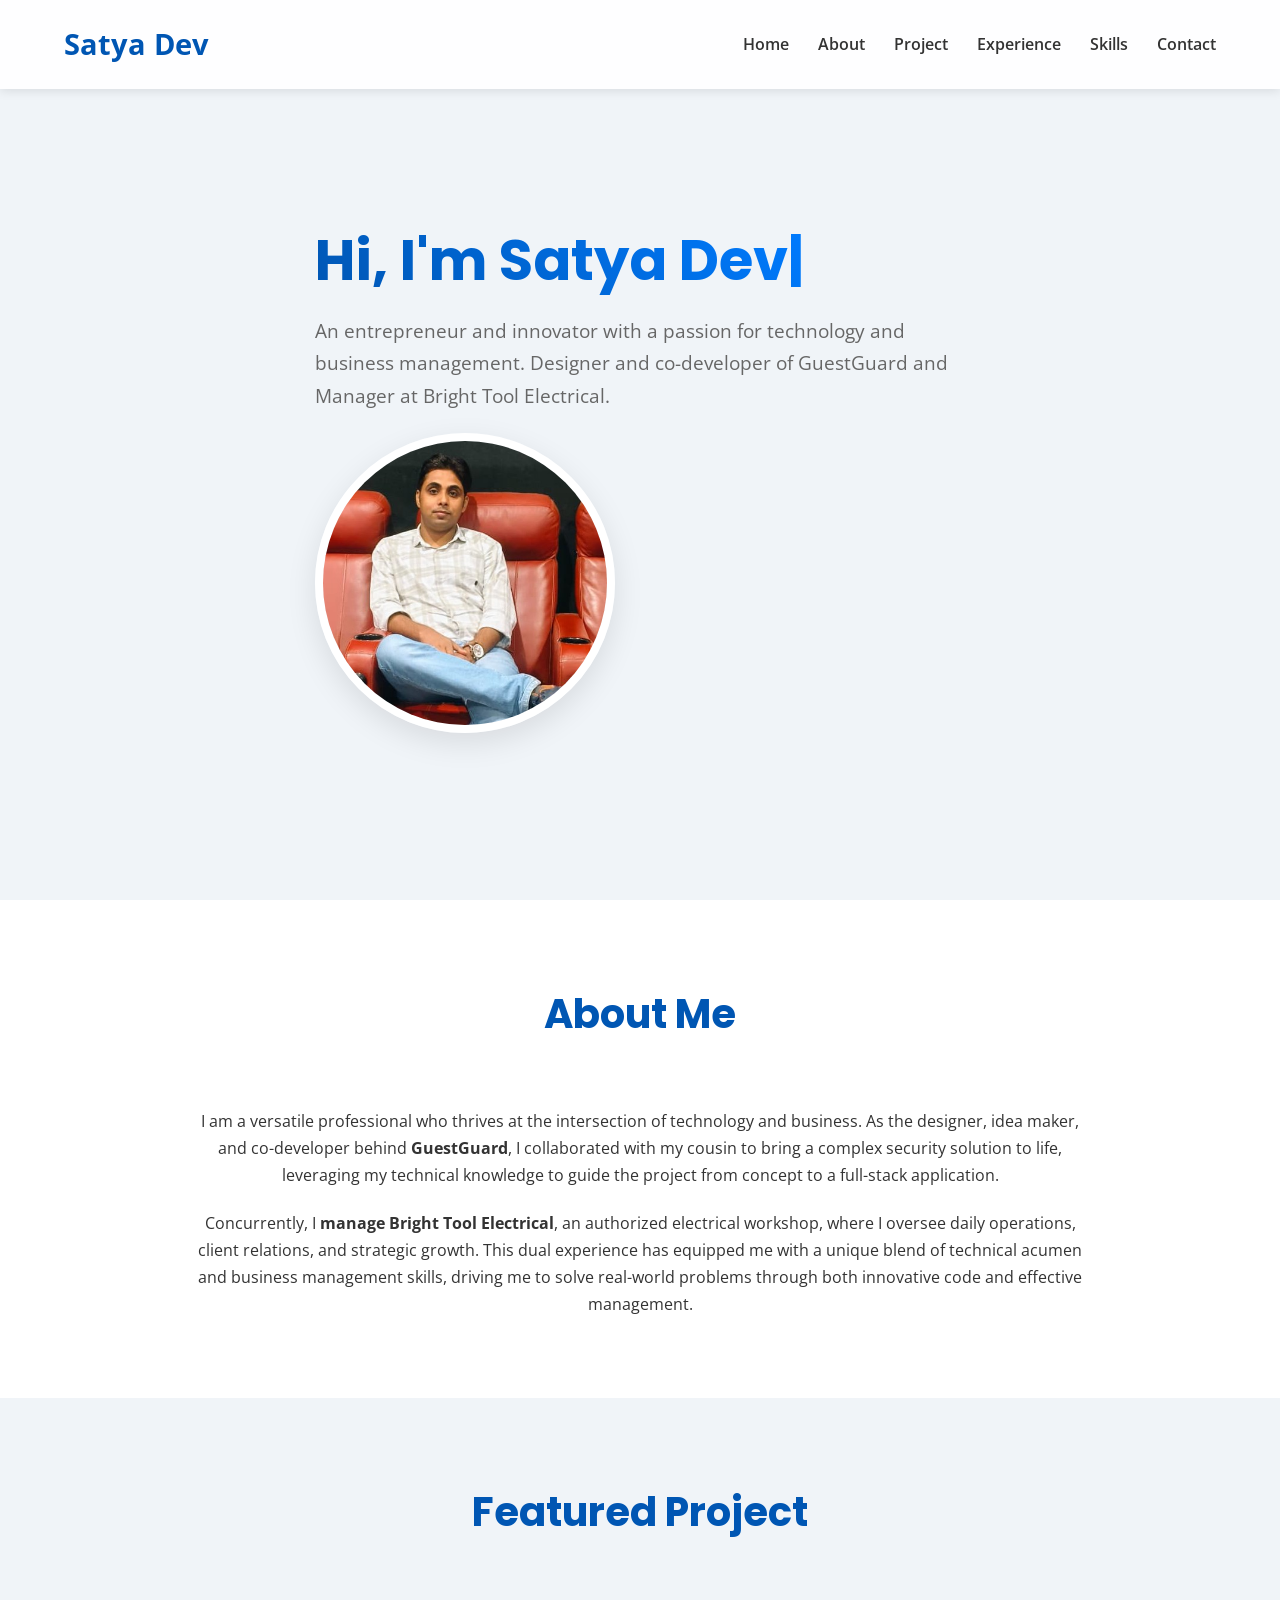
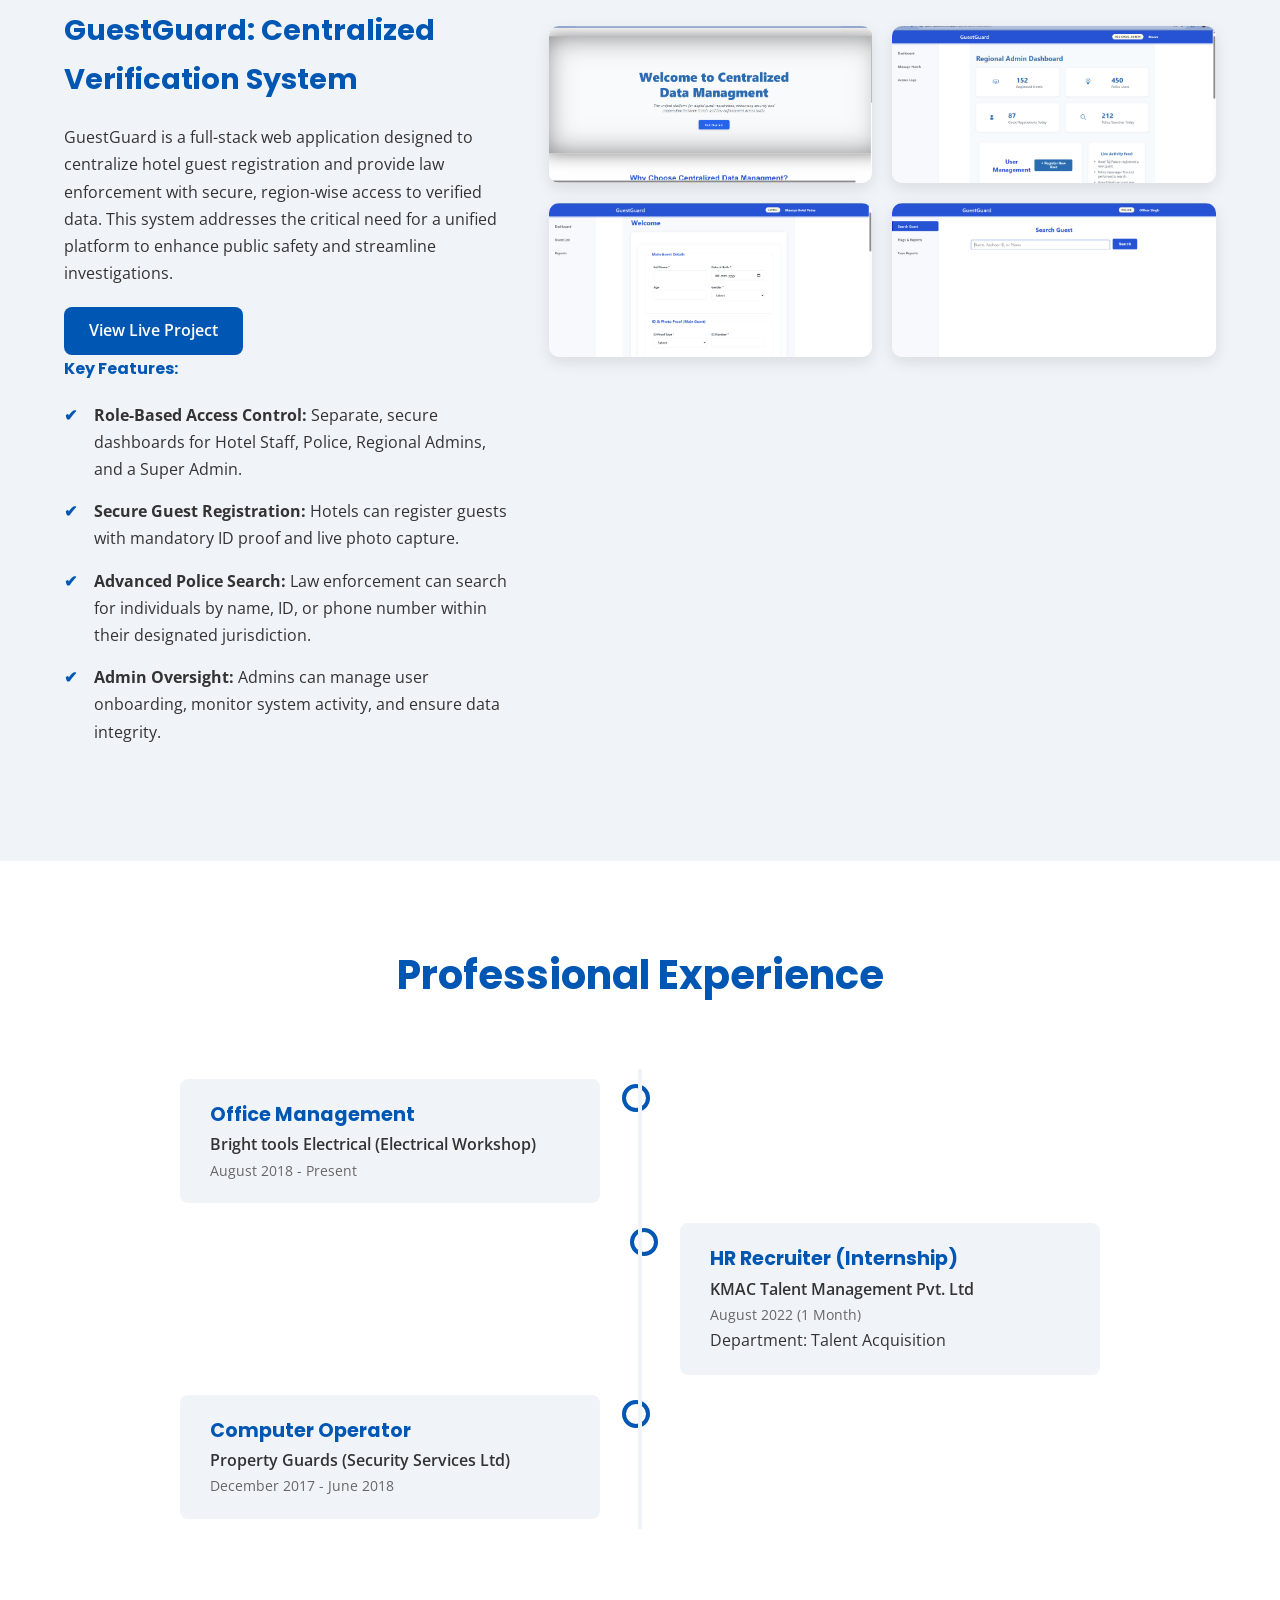
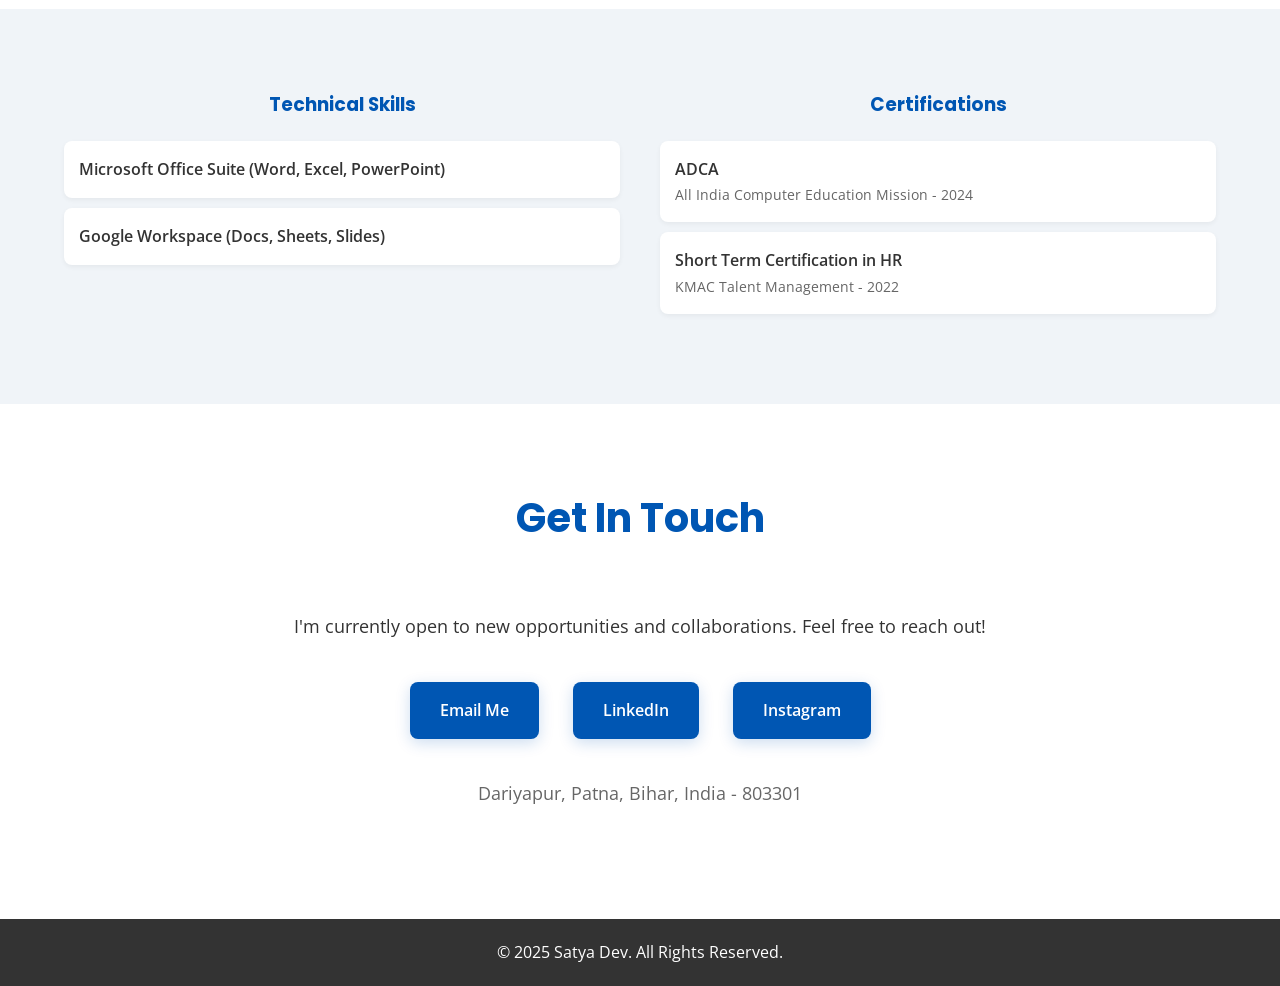
==== index.html @ e47d9c92 "Initial commit" ====
<!DOCTYPE html>
<html lang="en">
<head>
    <meta charset="UTF-8">
    <meta name="viewport" content="width=device-width, initial-scale=1.0">
    <title>Satya Dev | Founder & Developer</title>
    <!-- Link to your external CSS file -->
    <link rel="stylesheet" href="style.css">
</head>
<body>

    <header class="header">
        <a href="#" class="logo">Satya Dev</a>
        <nav class="nav">
            <a href="#home">Home</a>
            <a href="#about">About</a>
            <a href="#project">Project</a>
            <a href="#experience">Experience</a>
            <a href="#skills">Skills</a>
            <a href="#contact">Contact</a>
        </nav>
    </header>

    <section id="home" class="hero">
        <div class="container">
            <div class="hero-content">
                <!-- The h1 tag is now ready for the typing effect -->
                <h1><span id="typing-effect"></span></h1>
                <p class="subtitle">
                    An entrepreneur and innovator with a passion for technology and business management. Designer and co-developer of GuestGuard and Manager at Bright Tool Electrical.
                </p>
            </div>
            <div class="hero-image-container">
                <img src="satya_dev.png" alt="A photo of Satya Dev">
            </div>
        </div>
    </section>

    <section id="about" class="about animate-on-scroll">
        <div class="container">
            <h2 class="section-title">About Me</h2>
            <p>
                I am a versatile professional who thrives at the intersection of technology and business. As the designer, idea maker, and co-developer behind <strong>GuestGuard</strong>, I collaborated with my cousin to bring a complex security solution to life, leveraging my technical knowledge to guide the project from concept to a full-stack application.
            </p>
            <p style="margin-top: 20px;">
                Concurrently, I <strong>manage Bright Tool Electrical</strong>, an authorized electrical workshop, where I oversee daily operations, client relations, and strategic growth. This dual experience has equipped me with a unique blend of technical acumen and business management skills, driving me to solve real-world problems through both innovative code and effective management.
            </p>
        </div>
    </section>

   <section id="project" class="project animate-on-scroll">
  <div class="container">
    <h2 class="section-title">Featured Project</h2>
    <div class="project-details">
      <div class="project-info animate-on-scroll from-left">
        <h3>GuestGuard: Centralized Verification System</h3>
        <p>
          GuestGuard is a full-stack web application designed to centralize hotel guest registration and provide law enforcement with secure, region-wise access to verified data. This system addresses the critical need for a unified platform to enhance public safety and streamline investigations.
        </p>
        <a href="https://guest-guard.vercel.app/" class="live-demo-btn" target="_blank" rel="noopener noreferrer">View Live Project</a>
        <div class="project-features">
          <h4>Key Features:</h4>
          <ul>
            <li><strong>Role-Based Access Control:</strong> Separate, secure dashboards for Hotel Staff, Police, Regional Admins, and a Super Admin.</li>
            <li><strong>Secure Guest Registration:</strong> Hotels can register guests with mandatory ID proof and live photo capture.</li>
            <li><strong>Advanced Police Search:</strong> Law enforcement can search for individuals by name, ID, or phone number within their designated jurisdiction.</li>
            <li><strong>Admin Oversight:</strong> Admins can manage user onboarding, monitor system activity, and ensure data integrity.</li>
          </ul>
        </div>
      </div>

      <div class="project-gallery animate-on-scroll from-right">
        <div class="gallery-img">
          <img src="Home_page.png" alt="Screenshot of the GuestGuard login page" />
        </div>
        <div class="gallery-img">
          <img src="Admin_dashboard.png" alt="Screenshot of the Regional Admin dashboard" />
        </div>
        <div class="gallery-img">
          <img src="hotel_management.png" alt="Screenshot of the guest registration form" />
        </div>
        <div class="gallery-img">
          <img src="Police_dashboard.png" alt="Screenshot of the police search interface" />
        </div>
      </div>
    </div>
  </div>
</section>

    <section id="experience" class="experience animate-on-scroll">
        <h2 class="section-title">Professional Experience</h2>
        <div class="timeline">
            <div class="timeline-item left animate-on-scroll from-left">
                <div class="timeline-content">
                    <h4>Office Management</h4>
                    <p class="company">Bright tools Electrical (Electrical Workshop)</p>
                    <p class="date">August 2018 - Present</p>
                </div>
            </div>
            <div class="timeline-item right animate-on-scroll from-right">
                <div class="timeline-content">
                    <h4>HR Recruiter (Internship)</h4>
                    <p class="company">KMAC Talent Management Pvt. Ltd</p>
                    <p class="date">August 2022 (1 Month)</p>
                    <p>Department: Talent Acquisition</p>
                </div>
            </div>
            <div class="timeline-item left animate-on-scroll from-left">
                <div class="timeline-content">
                    <h4>Computer Operator</h4>
                    <p class="company">Property Guards (Security Services Ltd)</p>
                    <p class="date">December 2017 - June 2018</p>
                </div>
            </div>
        </div>
    </section>

    <section id="skills" class="skills-certs animate-on-scroll">
        <div class="container skills-certs-grid">
            <div class="animate-on-scroll from-left">
                <h3 style="text-align:center; margin-bottom: 20px;">Technical Skills</h3>
                <ul class="skills-list">
                    <li>Microsoft Office Suite (Word, Excel, PowerPoint)</li>
                    <li>Google Workspace (Docs, Sheets, Slides)</li>
                </ul>
            </div>
            <div class="animate-on-scroll from-right">
                <h3 style="text-align:center; margin-bottom: 20px;">Certifications</h3>
                <ul class="certs-list">
                    <li>ADCA <span class="cert-issuer">All India Computer Education Mission - 2024</span></li>
                    <li>Short Term Certification in HR <span class="cert-issuer">KMAC Talent Management - 2022</span></li>
                </ul>
            </div>
        </div>
    </section>

    <section id="contact" class="contact animate-on-scroll">
        <div class="container">
            <h2 class="section-title">Get In Touch</h2>
            <p>I'm currently open to new opportunities and collaborations. Feel free to reach out!</p>
            <div class="contact-links">
                <a href="mailto:satyadev.mail29@gmail.com">Email Me</a>
                <a href="https://www.linkedin.com/in/satya-dev-a24380364" target="_blank" rel="noopener noreferrer">LinkedIn</a>
                <a href="https://www.instagram.com/hey.satyadev" target="_blank" rel="noopener noreferrer">Instagram</a>
            </div>
            <div class="address">
                <p>Dariyapur, Patna, Bihar, India - 803301</p>
            </div>
        </div>
    </section>

    <footer class="footer">
        <p>&copy; 2025 Satya Dev. All Rights Reserved.</p>
    </footer>

    <!-- Link to your external JavaScript file -->
    <script src="script.js"></script>

</body>
</html>
---- style.css ----
/* --- Google Fonts --- */
@import url('https://fonts.googleapis.com/css2?family=Poppins:wght@400;600;700&family=Open+Sans:wght@400;600&display=swap');

/* --- CSS Variables --- */
:root {
    --primary-color: #0056b3;
    --primary-gradient: linear-gradient(45deg, #0056b3, #007bff);
    --secondary-color: #f0f4f8;
    --text-dark: #333;
    --text-light: #666;
    --white-color: #ffffff;
    --border-color: #e0e0e0;
}

/* --- General Styles --- */
* {
    margin: 0;
    padding: 0;
    box-sizing: border-box;
}

html {
    scroll-behavior: smooth;
}

body {
    font-family: 'Open Sans', sans-serif;
    color: var(--text-dark);
    line-height: 1.7;
    overflow-x: hidden; /* Prevent horizontal scroll from animations */
}

h1, h2, h3, h4 {
    font-family: 'Poppins', sans-serif;
    font-weight: 700;
    color: var(--primary-color);
}

section {
    padding: 80px 5%;
}

.container {
    max-width: 1200px;
    margin: 0 auto;
}

.section-title {
    text-align: center;
    font-size: 2.5rem;
    margin-bottom: 60px;
}

/* --- Header & Navigation --- */
.header {
    position: fixed;
    top: 0;
    left: 0;
    width: 100%;
    padding: 20px 5%;
    background: rgba(255, 255, 255, 0.9);
    backdrop-filter: blur(10px);
    box-shadow: 0 2px 10px rgba(0, 0, 0, 0.1);
    display: flex;
    justify-content: space-between;
    align-items: center;
    z-index: 100;
}

.logo {
    font-size: 1.8rem;
    font-weight: 700;
    color: var(--primary-color);
    text-decoration: none;
}

.nav a {
    font-size: 1rem;
    font-weight: 600;
    color: var(--text-dark);
    text-decoration: none;
    margin-left: 25px;
    transition: color 0.3s;
    position: relative;
}

.nav a::after {
    content: '';
    position: absolute;
    width: 0;
    height: 2px;
    bottom: -5px;
    left: 0;
    background-color: var(--primary-color);
    transition: width 0.3s;
}

.nav a:hover::after {
    width: 100%;
}

.nav a:hover {
    color: var(--primary-color);
}

/* --- Hero Section --- */
.hero {
    display: flex;
    align-items: center;
    justify-content: space-between;
    padding-top: 140px;
    background: var(--secondary-color);
    min-height: 100vh;
}

.hero-content {
    max-width: 650px;
}

.hero h1 {
    font-size: 3.5rem;
    line-height: 1.2;
    background: var(--primary-gradient);
    -webkit-background-clip: text;
    background-clip: text;
    -webkit-text-fill-color: transparent;
    position: relative;
    display: inline;
}

/* Typing cursor effect */
.hero h1 span::after {
    content: '|';
    display: inline-block;
    animation: blink 0.7s infinite;
    color: var(--text-dark); /* Cursor color */
}

.hero .subtitle {
    font-size: 1.2rem;
    color: var(--text-light);
    margin: 20px 0;
}

.hero-image-container {
    width: 300px;
    height: 300px;
    border-radius: 50%;
    overflow: hidden;
    border: 8px solid var(--white-color);
    box-shadow: 0 10px 30px rgba(0, 0, 0, 0.1);
    animation: fadeIn 1.5s ease-out;
}

.hero-image-container img {
    width: 100%;
    height: 100%;
    object-fit: cover;
}

/* --- About Section --- */
.about {
    background: var(--white-color);
}

.about .container {
    max-width: 900px;
    text-align: center;
}

/* --- Project Section --- */
/* Add this to your style.css file */

.live-demo-btn {
  display: inline-block;
  text-decoration: none;
  color: var(--white-color);
  background: var(--primary-color);
  padding: 10px 25px;
  border-radius: 8px;
  margin-top: 20px;
  font-weight: 600;
  transition: transform 0.3s, background-color 0.3s;
}

.live-demo-btn:hover {
  transform: translateY(-3px);
  background: #004494;
}

.project {
  background: var(--secondary-color);
}

.project-details {
  display: flex;
  gap: 40px;
  align-items: flex-start;
  flex-wrap: wrap;
}

.project-info {
  flex: 1;
  margin-bottom: 20px;
}

.project-info h3 {
  font-size: 1.8rem;
  margin-bottom: 20px;
}

.project-features ul {
  list-style: none;
  margin-top: 20px;
  padding-left: 0;
}

.project-features li {
  padding-left: 30px;
  position: relative;
  margin-bottom: 15px;
}

.project-features li::before {
  content: '✔';
  color: var(--primary-color);
  position: absolute;
  left: 0;
  font-weight: bold;
}

.project-gallery {
  flex: 1.5;
  display: grid;
  grid-template-columns: repeat(2, 1fr);
  gap: 20px;
  margin-top: 20px;
}

.gallery-img {
  width: 100%;
  border-radius: 10px;
  overflow: hidden;
  box-shadow: 0 5px 15px rgba(0, 0, 0, 0.1);
  transition: transform 0.3s, box-shadow 0.3s;
}

.gallery-img:hover {
  transform: scale(1.05) translateY(-5px);
  box-shadow: 0 10px 20px rgba(0, 0, 0, 0.15);
}

.gallery-img img {
  width: 100%;
  height: 100%;
  object-fit: cover;
  display: block;
}

/* ✅ Responsive Design */
@media (max-width: 768px) {
  .project-details {
    flex-direction: column;
  }

  .project-gallery {
    grid-template-columns: 1fr;
  }
}

/* --- Experience Section --- */
.experience {
    background: var(--white-color);
}
.timeline {
    position: relative;
    max-width: 1000px;
    margin: 0 auto;
}
.timeline::after {
    content: '';
    position: absolute;
    width: 4px;
    background-color: var(--secondary-color);
    top: 0;
    bottom: 0;
    left: 50%;
    margin-left: -2px;
}
.timeline-item {
    padding: 10px 40px;
    position: relative;
    background-color: inherit;
    width: 50%;
}
.timeline-item.left {
    left: 0;
}
.timeline-item.right {
    left: 50%;
}
.timeline-item::after {
    content: '';
    position: absolute;
    width: 20px;
    height: 20px;
    right: -10px;
    background-color: var(--white-color);
    border: 4px solid var(--primary-color);
    top: 15px;
    border-radius: 50%;
    z-index: 1;
    transition: transform 0.3s ease-out;
}
.timeline-item:hover::after {
    transform: scale(1.2);
}
.timeline-item.right::after {
    left: -10px;
}
.timeline-content {
    padding: 20px 30px;
    background-color: var(--secondary-color);
    position: relative;
    border-radius: 8px;
}
.timeline-content h4 { font-size: 1.2rem; }
.timeline-content .company { font-weight: 600; color: var(--text-dark); }
.timeline-content .date { font-size: 0.9rem; color: var(--text-light); }

/* --- Skills & Certifications --- */
.skills-certs {
    background: var(--secondary-color);
}
.skills-certs-grid {
    display: grid;
    grid-template-columns: 1fr 1fr;
    gap: 40px;
}
.skills-list, .certs-list {
    list-style: none;
}
.skills-list li, .certs-list li {
    background: var(--white-color);
    padding: 15px;
    border-radius: 8px;
    margin-bottom: 10px;
    box-shadow: 0 2px 5px rgba(0,0,0,0.05);
    font-weight: 600;
}
.certs-list .cert-issuer {
    font-size: 0.9rem;
    color: var(--text-light);
    font-weight: 400;
    display: block;
}

/* --- Contact Section --- */
.contact {
    text-align: center;
}

.contact p {
    font-size: 1.1rem;
    margin-bottom: 30px;
}

.contact-links a {
    display: inline-block;
    text-decoration: none;
    color: var(--white-color);
    background: var(--primary-color);
    padding: 15px 30px;
    border-radius: 8px;
    margin: 10px 15px;
    font-weight: 600;
    transition: transform 0.3s, background-color 0.3s, box-shadow 0.3s;
    box-shadow: 0 4px 15px rgba(0, 86, 179, 0.2);
}

.contact-links a:hover {
    transform: translateY(-5px);
    background: #004494;
    box-shadow: 0 6px 20px rgba(0, 86, 179, 0.3);
}
.address {
    margin-top: 30px;
    color: var(--text-light);
}

/* --- Footer --- */
.footer {
    background: var(--text-dark);
    color: var(--white-color);
    text-align: center;
    padding: 20px 5%;
}

/* --- Animation Styles --- */
.animate-on-scroll {
    opacity: 0;
    transition: opacity 0.6s ease-out, transform 0.8s ease-out;
}

.animate-on-scroll.from-left {
    transform: translateX(-50px);
}

.animate-on-scroll.from-right {
    transform: translateX(50px);
}

/* Default fade-in from bottom animation */
.animate-on-scroll {
    transform: translateY(30px);
}

.animate-on-scroll.visible {
    opacity: 1;
    transform: translateX(0) translateY(0);
}

/* --- Keyframe Animations --- */
@keyframes fadeIn {
    from { opacity: 0; }
    to { opacity: 1; }
}

@keyframes slideInFromLeft {
    from { transform: translateX(-50px); opacity: 0; }
    to { transform: translateX(0); opacity: 1; }
}

@keyframes blink {
    50% { opacity: 0; }
}

/* --- Responsive Design --- */
@media (max-width: 992px) {
    .hero, .project-details, .skills-certs-grid {
        flex-direction: column;
        text-align: center;
    }
    .hero { flex-direction: column-reverse; gap: 40px; }
    .timeline::after { left: 15px; }
    .timeline-item { width: 100%; padding-left: 50px; padding-right: 10px; }
    .timeline-item.left, .timeline-item.right { left: 0; }
    .timeline-item::after { left: 5px; }
}

@media (max-width: 768px) {
    .header { flex-direction: column; padding: 15px 5%; }
    .nav { margin-top: 10px; }
    .nav a { margin: 0 10px; }
    .hero h1 { font-size: 2.8rem; }
    .project-gallery { grid-template-columns: 1fr; }
    .skills-certs-grid { grid-template-columns: 1fr; }
}
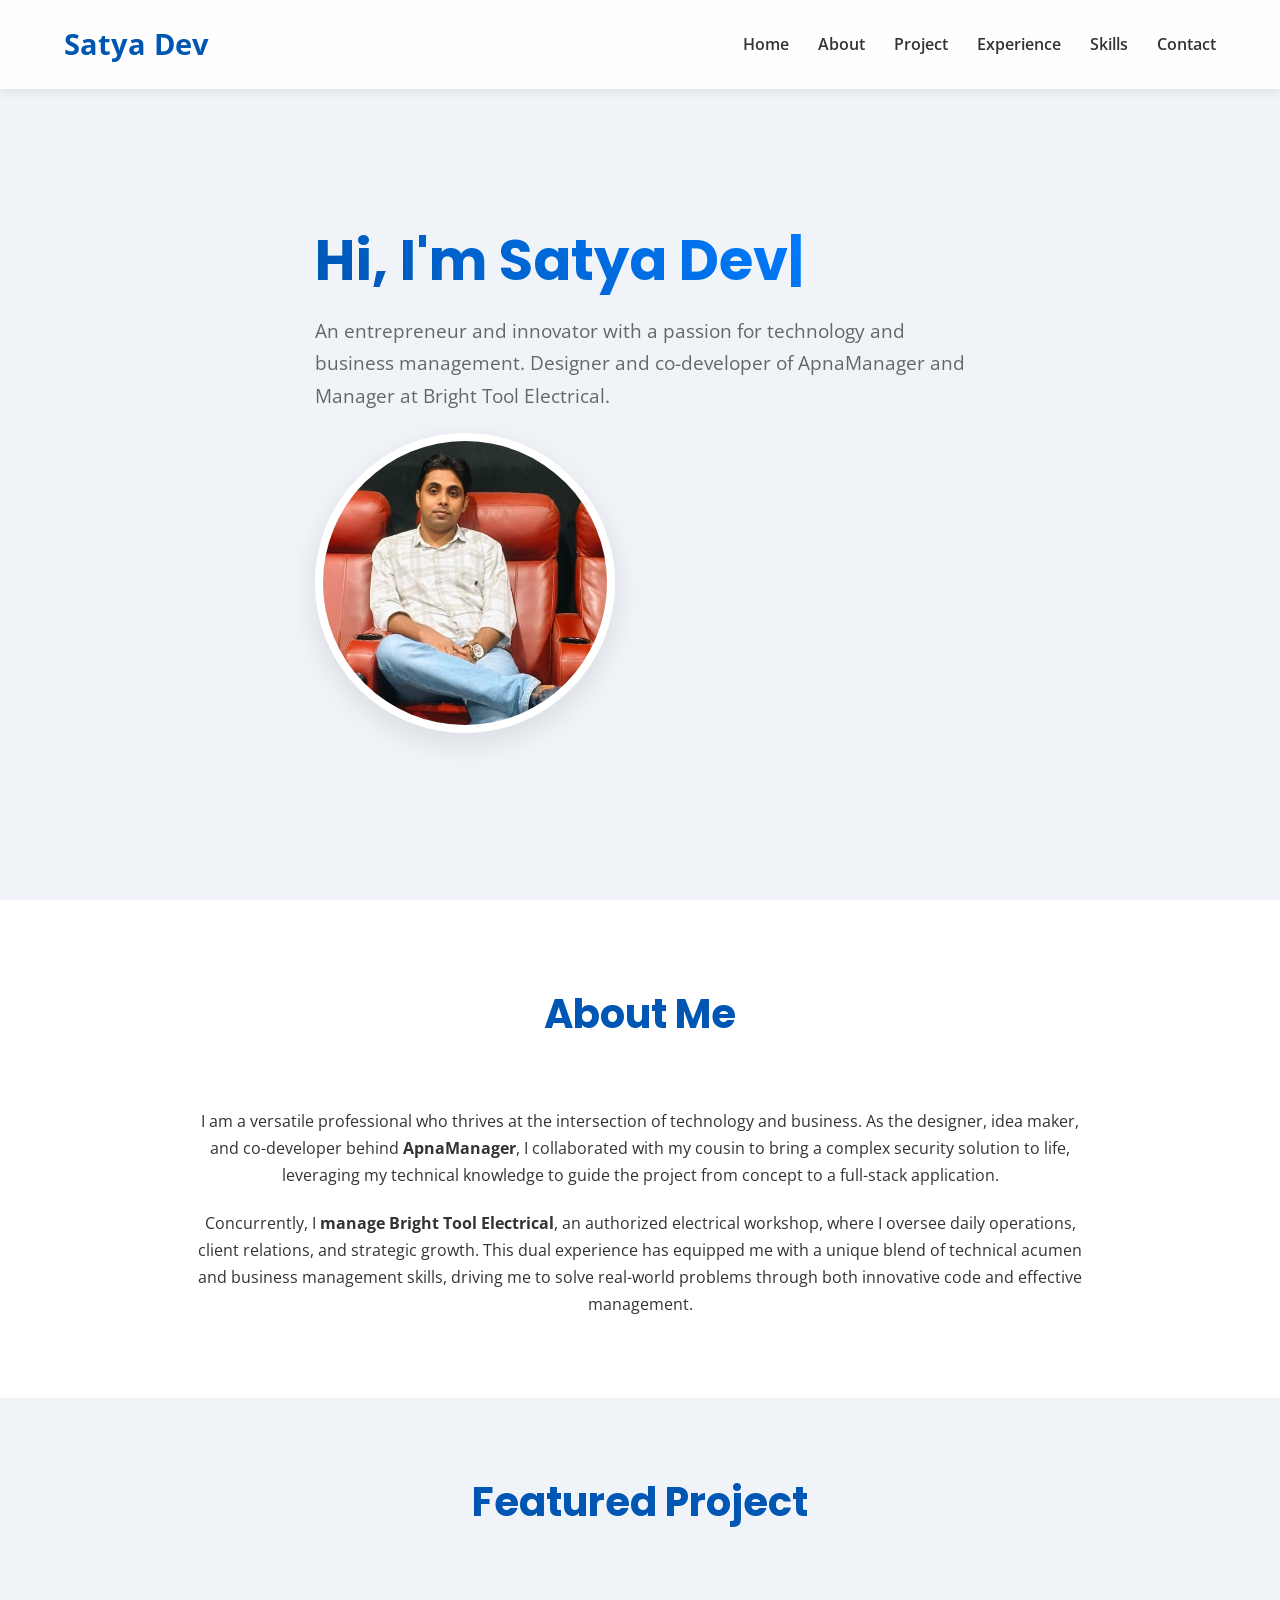
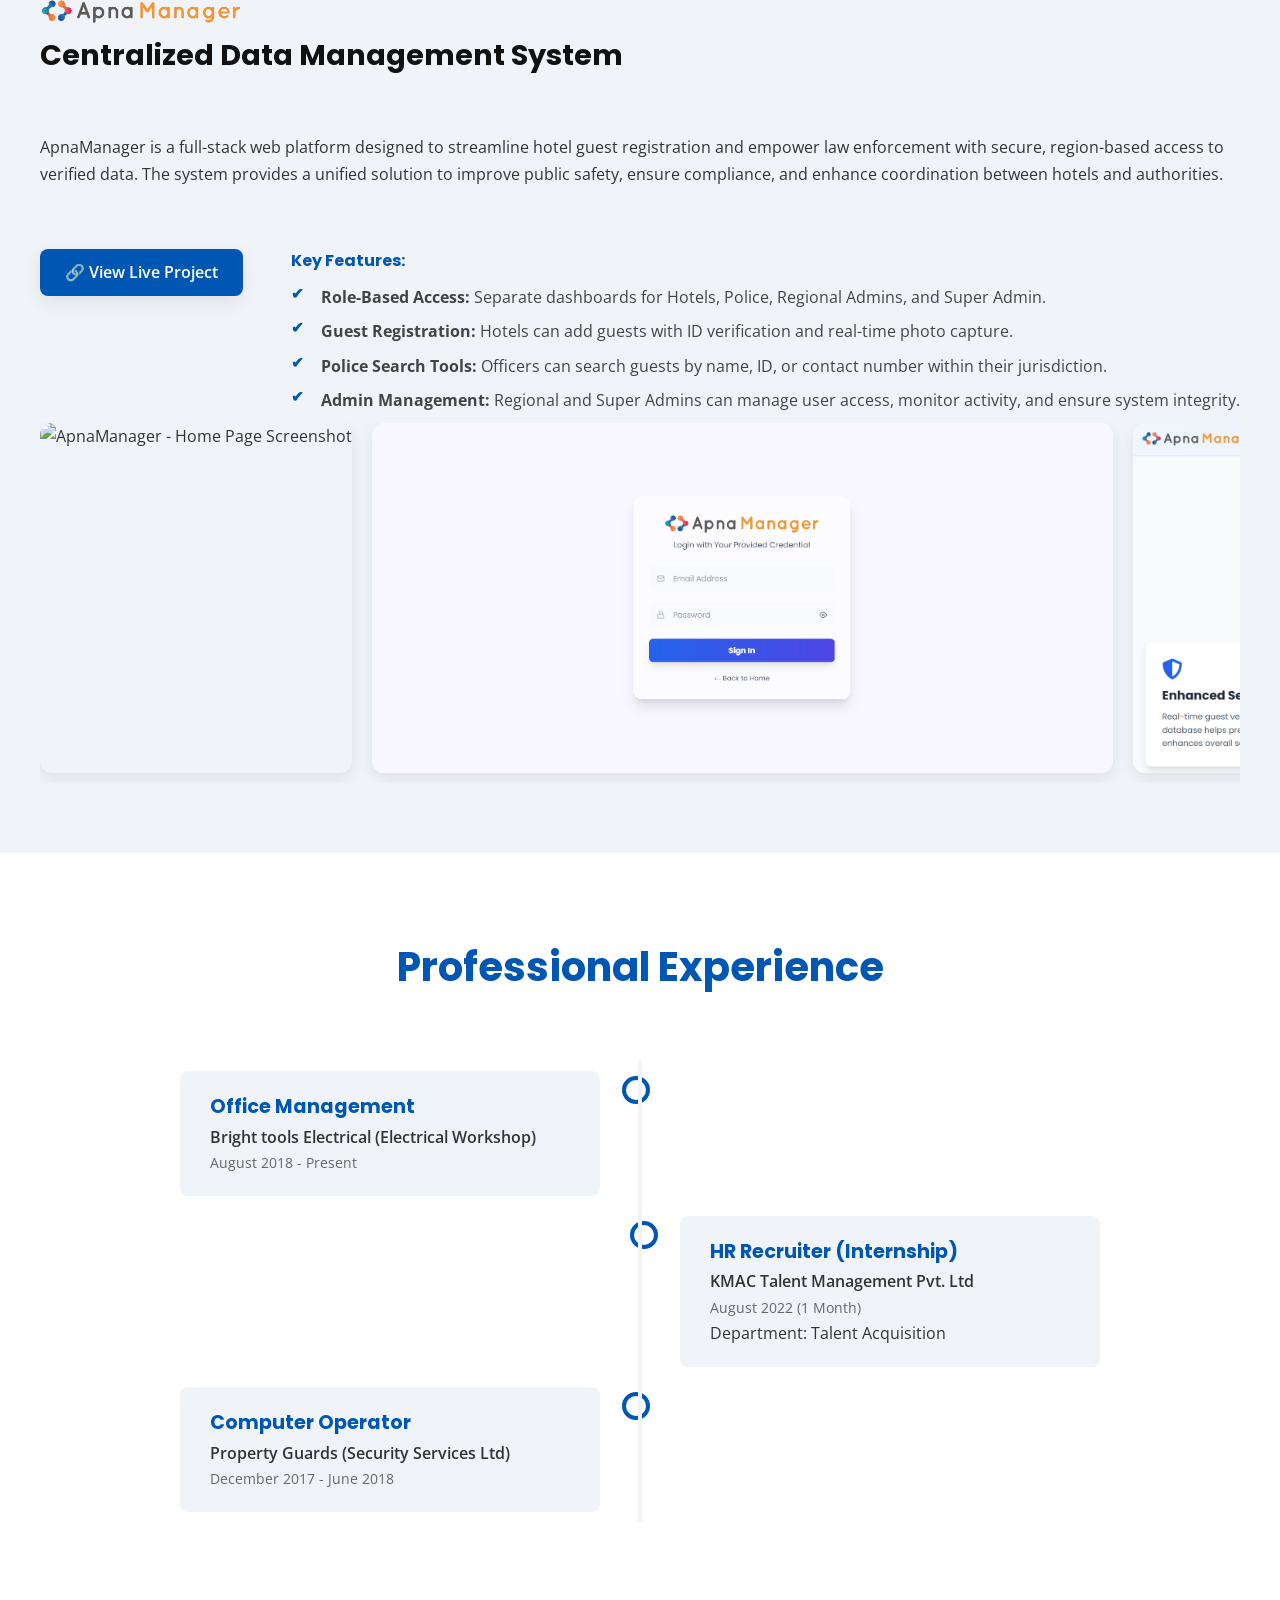
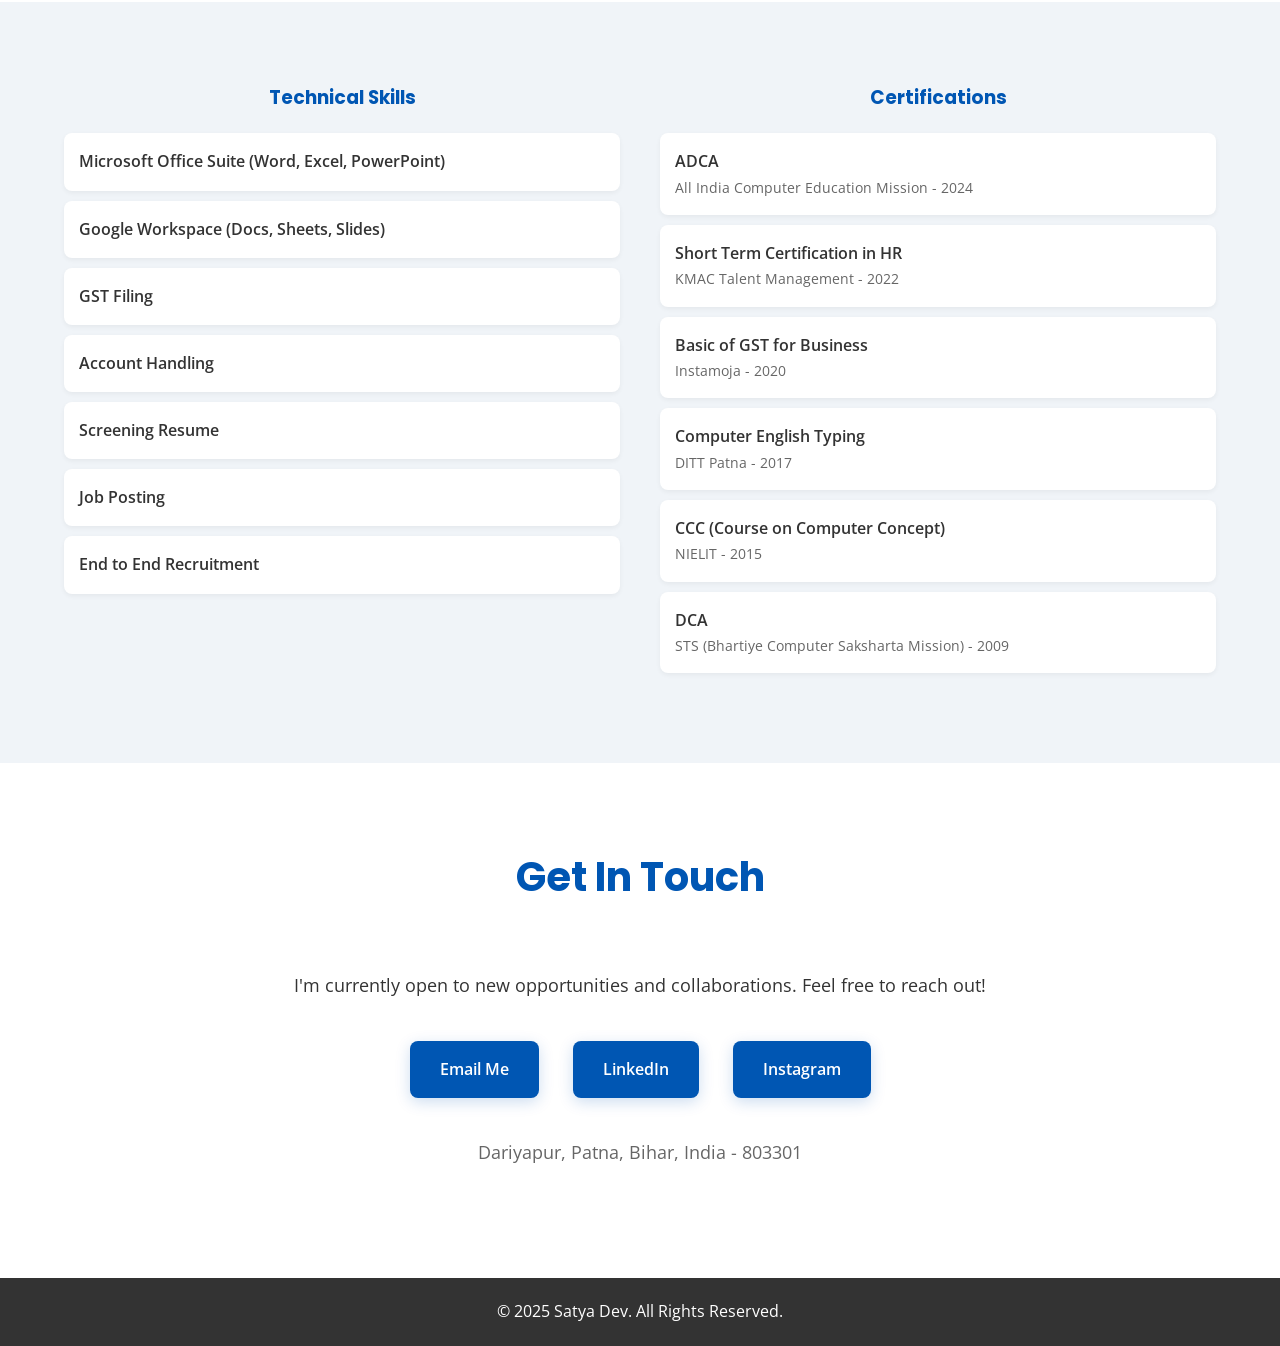
==== commit 6a678e8c: "updated the info:" ====
--- a/index.html
+++ b/index.html
@@ -27,7 +27,7 @@
                 <!-- The h1 tag is now ready for the typing effect -->
                 <h1><span id="typing-effect"></span></h1>
                 <p class="subtitle">
-                    An entrepreneur and innovator with a passion for technology and business management. Designer and co-developer of GuestGuard and Manager at Bright Tool Electrical.
+                    An entrepreneur and innovator with a passion for technology and business management. Designer and co-developer of ApnaManager and Manager at Bright Tool Electrical.
                 </p>
             </div>
             <div class="hero-image-container">
@@ -40,7 +40,7 @@
         <div class="container">
             <h2 class="section-title">About Me</h2>
             <p>
-                I am a versatile professional who thrives at the intersection of technology and business. As the designer, idea maker, and co-developer behind <strong>GuestGuard</strong>, I collaborated with my cousin to bring a complex security solution to life, leveraging my technical knowledge to guide the project from concept to a full-stack application.
+                I am a versatile professional who thrives at the intersection of technology and business. As the designer, idea maker, and co-developer behind <strong>ApnaManager</strong>, I collaborated with my cousin to bring a complex security solution to life, leveraging my technical knowledge to guide the project from concept to a full-stack application.
             </p>
             <p style="margin-top: 20px;">
                 Concurrently, I <strong>manage Bright Tool Electrical</strong>, an authorized electrical workshop, where I oversee daily operations, client relations, and strategic growth. This dual experience has equipped me with a unique blend of technical acumen and business management skills, driving me to solve real-world problems through both innovative code and effective management.
@@ -48,44 +48,68 @@
         </div>
     </section>
 
-   <section id="project" class="project animate-on-scroll">
+  <section id="project" class="project animate-on-scroll">
   <div class="container">
     <h2 class="section-title">Featured Project</h2>
-    <div class="project-details">
-      <div class="project-info animate-on-scroll from-left">
-        <h3>GuestGuard: Centralized Verification System</h3>
+
+                <div class="project-details">
+                <!-- Project Info -->
+                <div class="project-title-group">
+                <h3 class="project-brand">
+                    <img src="/images/logo.png" alt="ApnaManager Logo">
+                    
+                </h3>
+                <h2 class="project-main-title">
+                    Centralized Data Management System
+                </h2>
+            </div>
         <p>
-          GuestGuard is a full-stack web application designed to centralize hotel guest registration and provide law enforcement with secure, region-wise access to verified data. This system addresses the critical need for a unified platform to enhance public safety and streamline investigations.
+          ApnaManager is a full-stack web platform designed to streamline hotel guest registration 
+          and empower law enforcement with secure, region-based access to verified data. 
+          The system provides a unified solution to improve public safety, ensure compliance, 
+          and enhance coordination between hotels and authorities.
         </p>
-        <a href="https://guest-guard.vercel.app/" class="live-demo-btn" target="_blank" rel="noopener noreferrer">View Live Project</a>
+
+        <a href="https://apnamanager.vercel.app/" 
+           class="live-demo-btn" 
+           target="_blank" 
+           rel="noopener noreferrer">
+           🔗 View Live Project
+        </a>
+
         <div class="project-features">
           <h4>Key Features:</h4>
           <ul>
-            <li><strong>Role-Based Access Control:</strong> Separate, secure dashboards for Hotel Staff, Police, Regional Admins, and a Super Admin.</li>
-            <li><strong>Secure Guest Registration:</strong> Hotels can register guests with mandatory ID proof and live photo capture.</li>
-            <li><strong>Advanced Police Search:</strong> Law enforcement can search for individuals by name, ID, or phone number within their designated jurisdiction.</li>
-            <li><strong>Admin Oversight:</strong> Admins can manage user onboarding, monitor system activity, and ensure data integrity.</li>
+            <li><strong>Role-Based Access:</strong> Separate dashboards for Hotels, Police, Regional Admins, and Super Admin.</li>
+            <li><strong>Guest Registration:</strong> Hotels can add guests with ID verification and real-time photo capture.</li>
+            <li><strong>Police Search Tools:</strong> Officers can search guests by name, ID, or contact number within their jurisdiction.</li>
+            <li><strong>Admin Management:</strong> Regional and Super Admins can manage user access, monitor activity, and ensure system integrity.</li>
           </ul>
         </div>
       </div>
 
+      <!-- Project Gallery -->
       <div class="project-gallery animate-on-scroll from-right">
         <div class="gallery-img">
-          <img src="Home_page.png" alt="Screenshot of the GuestGuard login page" />
+          <img src="/images/image1.png" alt="ApnaManager - Home Page Screenshot" loading="lazy" />
         </div>
         <div class="gallery-img">
-          <img src="Admin_dashboard.png" alt="Screenshot of the Regional Admin dashboard" />
+          <img src="/images/image2.png" alt="ApnaManager - Admin Dashboard Screenshot" loading="lazy" />
         </div>
         <div class="gallery-img">
-          <img src="hotel_management.png" alt="Screenshot of the guest registration form" />
+          <img src="/images/image3.png" alt="ApnaManager - Hotel Management Form" loading="lazy" />
         </div>
         <div class="gallery-img">
-          <img src="Police_dashboard.png" alt="Screenshot of the police search interface" />
+          <img src="/images/image4.png" alt="ApnaManager - Police Dashboard Interface" loading="lazy" />
+        </div>
+        <div class="gallery-img">
+          <img src="/images/image5.png" alt="ApnaManager - Reports and Insights Page" loading="lazy" />
         </div>
       </div>
     </div>
   </div>
 </section>
+
 
     <section id="experience" class="experience animate-on-scroll">
         <h2 class="section-title">Professional Experience</h2>
@@ -122,6 +146,11 @@
                 <ul class="skills-list">
                     <li>Microsoft Office Suite (Word, Excel, PowerPoint)</li>
                     <li>Google Workspace (Docs, Sheets, Slides)</li>
+                    <li>GST Filing</li>
+                    <li>Account Handling</li>
+                    <li>Screening Resume</li>
+                    <li>Job Posting</li>
+                    <li>End to End Recruitment</li>
                 </ul>
             </div>
             <div class="animate-on-scroll from-right">
@@ -129,6 +158,10 @@
                 <ul class="certs-list">
                     <li>ADCA <span class="cert-issuer">All India Computer Education Mission - 2024</span></li>
                     <li>Short Term Certification in HR <span class="cert-issuer">KMAC Talent Management - 2022</span></li>
+                    <li>Basic of GST for Business <span class="cert-issuer">Instamoja - 2020</span></li>
+                    <li>Computer English Typing <span class="cert-issuer">DITT Patna - 2017</span></li>
+                    <li>CCC (Course on Computer Concept) <span class="cert-issuer">NIELIT - 2015</span></li>
+                    <li>DCA <span class="cert-issuer">STS (Bhartiye Computer Saksharta Mission) - 2009</span></li>
                 </ul>
             </div>
         </div>
--- a/style.css
+++ b/style.css
@@ -168,8 +168,8 @@
     text-align: center;
 }
 
-/* --- Project Section --- */
-/* Add this to your style.css file */
+/* --- Project Section (ApnaManager) --- */
+/* Replace the existing project styles with this block */
 
 .live-demo-btn {
   display: inline-block;
@@ -180,45 +180,64 @@
   border-radius: 8px;
   margin-top: 20px;
   font-weight: 600;
-  transition: transform 0.3s, background-color 0.3s;
+  transition: transform 0.25s ease, background-color 0.25s ease, box-shadow 0.25s ease;
+  box-shadow: 0 6px 18px rgba(0,0,0,0.08);
 }
 
 .live-demo-btn:hover {
   transform: translateY(-3px);
-  background: #004494;
-}
-
+  background: #004494; /* fallback hover color */
+  box-shadow: 0 10px 28px rgba(0,0,0,0.12);
+}
+
+/* Project container */
 .project {
   background: var(--secondary-color);
-}
-
+  padding: 70px 0;
+  /* optional subtle border or top divider */
+  /* border-top: 1px solid rgba(0,0,0,0.03); */
+}
+
+/* layout */
 .project-details {
   display: flex;
   gap: 40px;
   align-items: flex-start;
   flex-wrap: wrap;
-}
-
+  justify-content: space-between;
+}
+
+/* info column */
 .project-info {
-  flex: 1;
+  flex: 1 1 420px; /* grows, shrinks, base */
   margin-bottom: 20px;
+  min-width: 280px;
 }
 
 .project-info h3 {
   font-size: 1.8rem;
-  margin-bottom: 20px;
+  margin-bottom: 14px;
+  color: var(--heading-color, #111);
+}
+
+/* feature list */
+.project-features h4 {
+  margin-top: 18px;
+  margin-bottom: 12px;
 }
 
 .project-features ul {
   list-style: none;
-  margin-top: 20px;
+  margin-top: 0;
   padding-left: 0;
 }
 
 .project-features li {
   padding-left: 30px;
   position: relative;
-  margin-bottom: 15px;
+  margin-bottom: 12px;
+  line-height: 1.4;
+  color: var(--text-color, #444);
 }
 
 .project-features li::before {
@@ -226,45 +245,79 @@
   color: var(--primary-color);
   position: absolute;
   left: 0;
-  font-weight: bold;
-}
-
+  top: 0;
+  font-weight: 700;
+  font-size: 0.95rem;
+  line-height: 1;
+}
+
+/* gallery column
+   Use a responsive grid so 5 images display nicely across screen sizes */
+/* Better horizontal layout for project images */
 .project-gallery {
-  flex: 1.5;
-  display: grid;
-  grid-template-columns: repeat(2, 1fr);
+  flex: 1.5 1 520px;
+  display: flex;
+  flex-wrap: nowrap;
   gap: 20px;
-  margin-top: 20px;
-}
-
+  overflow-x: auto;
+  padding-bottom: 10px;
+  scroll-snap-type: x mandatory;
+}
+
+.project-gallery::-webkit-scrollbar {
+  height: 8px;
+}
+
+.project-gallery::-webkit-scrollbar-thumb {
+  background: rgba(0, 0, 0, 0.2);
+  border-radius: 10px;
+}
+
+/* --- MODIFIED RULE --- */
 .gallery-img {
-  width: 100%;
-  border-radius: 10px;
+  /* REMOVED: flex: 0 0 260px; (This was the fixed width) */
+  height: 350px; /* Keep the fixed uniform height */
+  border-radius: 12px;
   overflow: hidden;
-  box-shadow: 0 5px 15px rgba(0, 0, 0, 0.1);
-  transition: transform 0.3s, box-shadow 0.3s;
+  scroll-snap-align: start;
+  box-shadow: 0 5px 15px rgba(0, 0, 0, 0.08);
+  transition: transform 0.3s ease, box-shadow 0.3s ease;
+  
+  /* Add flex-shrink to prevent weird squashing */
+  flex-shrink: 0; 
+}
+
+/* --- MODIFIED RULE --- */
+.gallery-img img {
+  /* REMOVED: width: 100%; */
+  /* REMOVED: object-fit: cover; */
+  
+  height: 100%; /* Make the image fill the container's height */
+  width: auto;   /* Let the width adjust automatically */
+  display: block;
+  transition: transform 0.35s ease;
 }
 
 .gallery-img:hover {
-  transform: scale(1.05) translateY(-5px);
-  box-shadow: 0 10px 20px rgba(0, 0, 0, 0.15);
-}
-
-.gallery-img img {
-  width: 100%;
-  height: 100%;
-  object-fit: cover;
-  display: block;
-}
-
-/* ✅ Responsive Design */
-@media (max-width: 768px) {
-  .project-details {
-    flex-direction: column;
+  transform: translateY(-6px);
+  box-shadow: 0 12px 25px rgba(0, 0, 0, 0.15);
+}
+
+.gallery-img:hover img {
+  transform: scale(1.05);
+}
+
+/* --- MODIFIED RESPONSIVE RULE --- */
+@media (max-width: 900px) {
+  .project-gallery {
+    flex-wrap: nowrap;
+    overflow-x: auto;
+    gap: 15px;
   }
 
-  .project-gallery {
-    grid-template-columns: 1fr;
+  .gallery-img {
+    /* REMOVED: flex: 0 0 220px; (This was the fixed width) */
+    height: 280px; /* Keep the smaller fixed height */
   }
 }
 
@@ -456,3 +509,28 @@
     .project-gallery { grid-template-columns: 1fr; }
     .skills-certs-grid { grid-template-columns: 1fr; }
 }
+
+/* New styles for the new HTML structure */
+
+.project-brand {
+    display: flex;
+    align-items: center;
+    gap: 10px;
+    font-size: 1.2rem; /* Or your preferred size */
+    color: var(--primary-color); /* This will make 'ApnaManager' orange like in your screenshot */
+    margin-bottom: 0;
+}
+
+.project-brand img {
+    height: 30px; /* Adjust as needed */
+}
+
+.project-main-title {
+    /* Use the same styling your h3 had */
+    font-size: 1.8rem;
+    margin-top: 5px; /* Add a little space */
+    margin-bottom: 14px;
+    color: var(--heading-color, #111);
+}
+
+/* You can now delete the .project-info h3 rule, as it's replaced by the new rules */
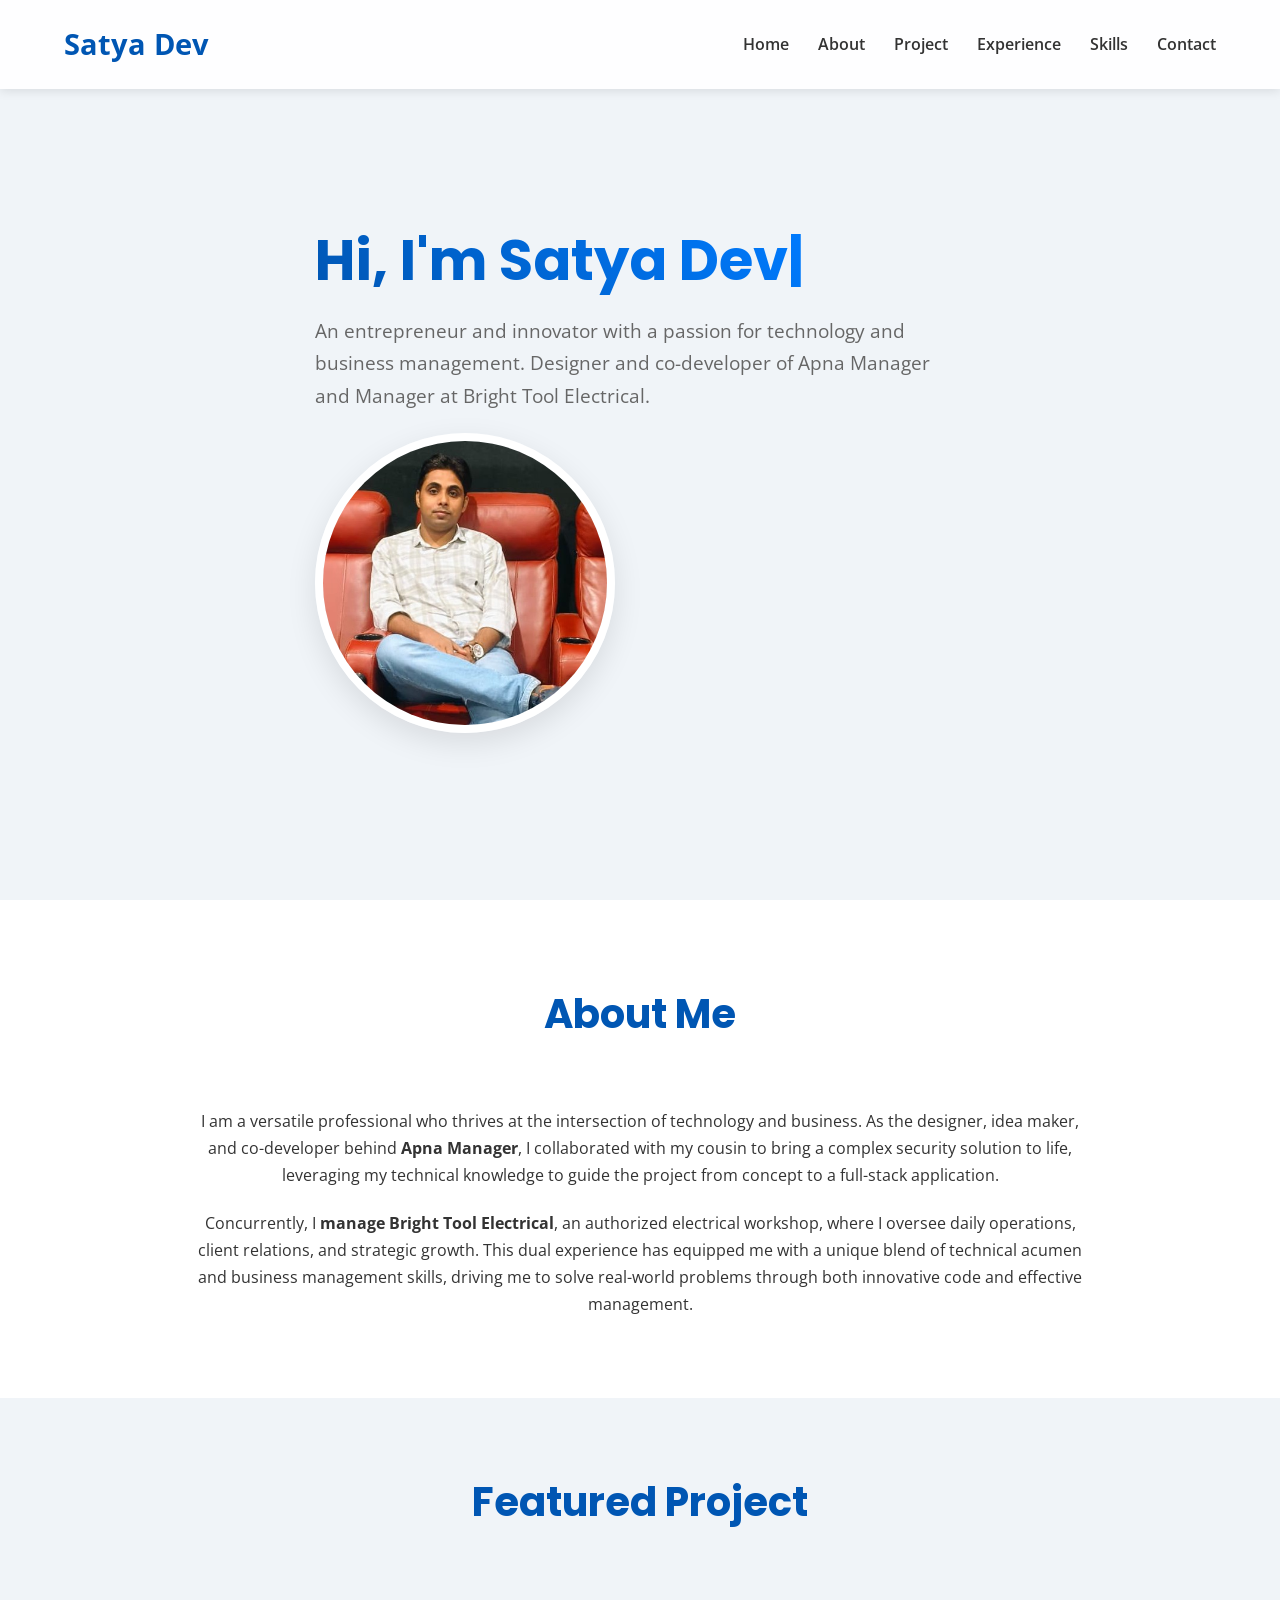
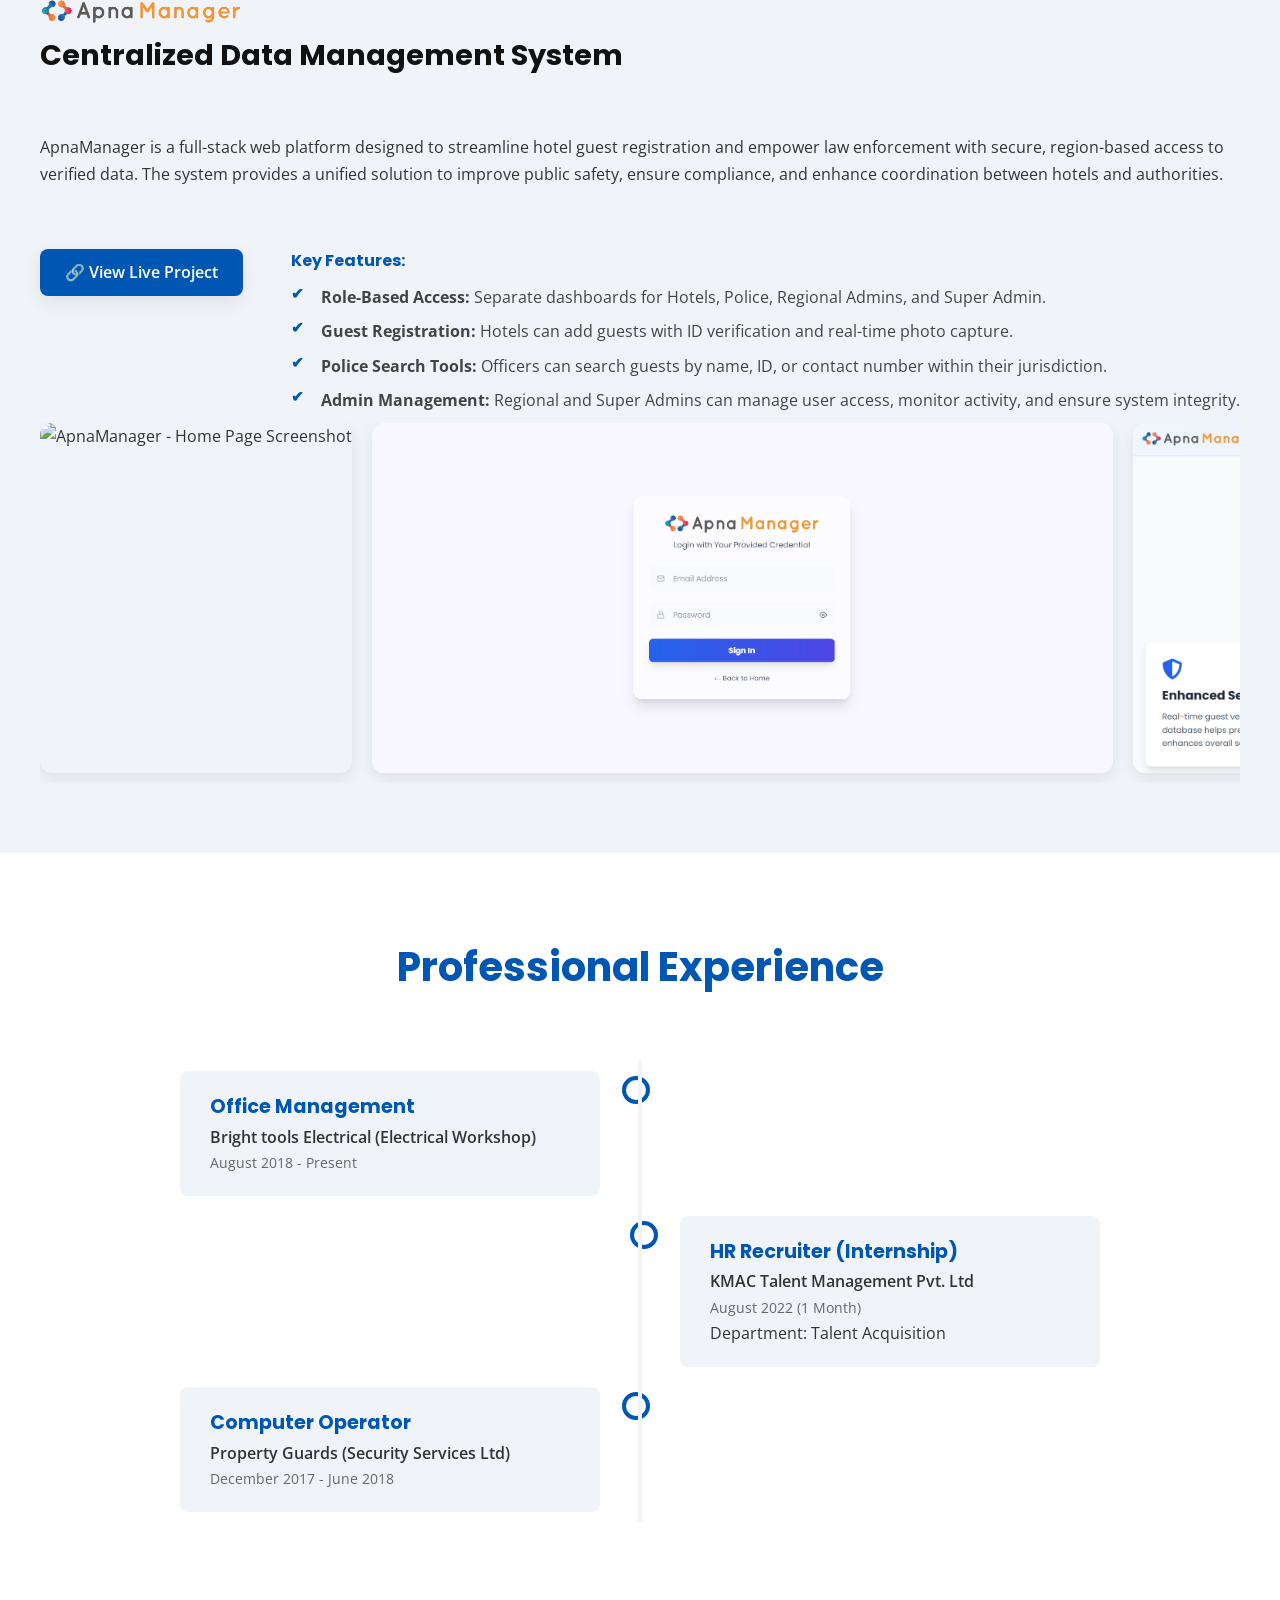
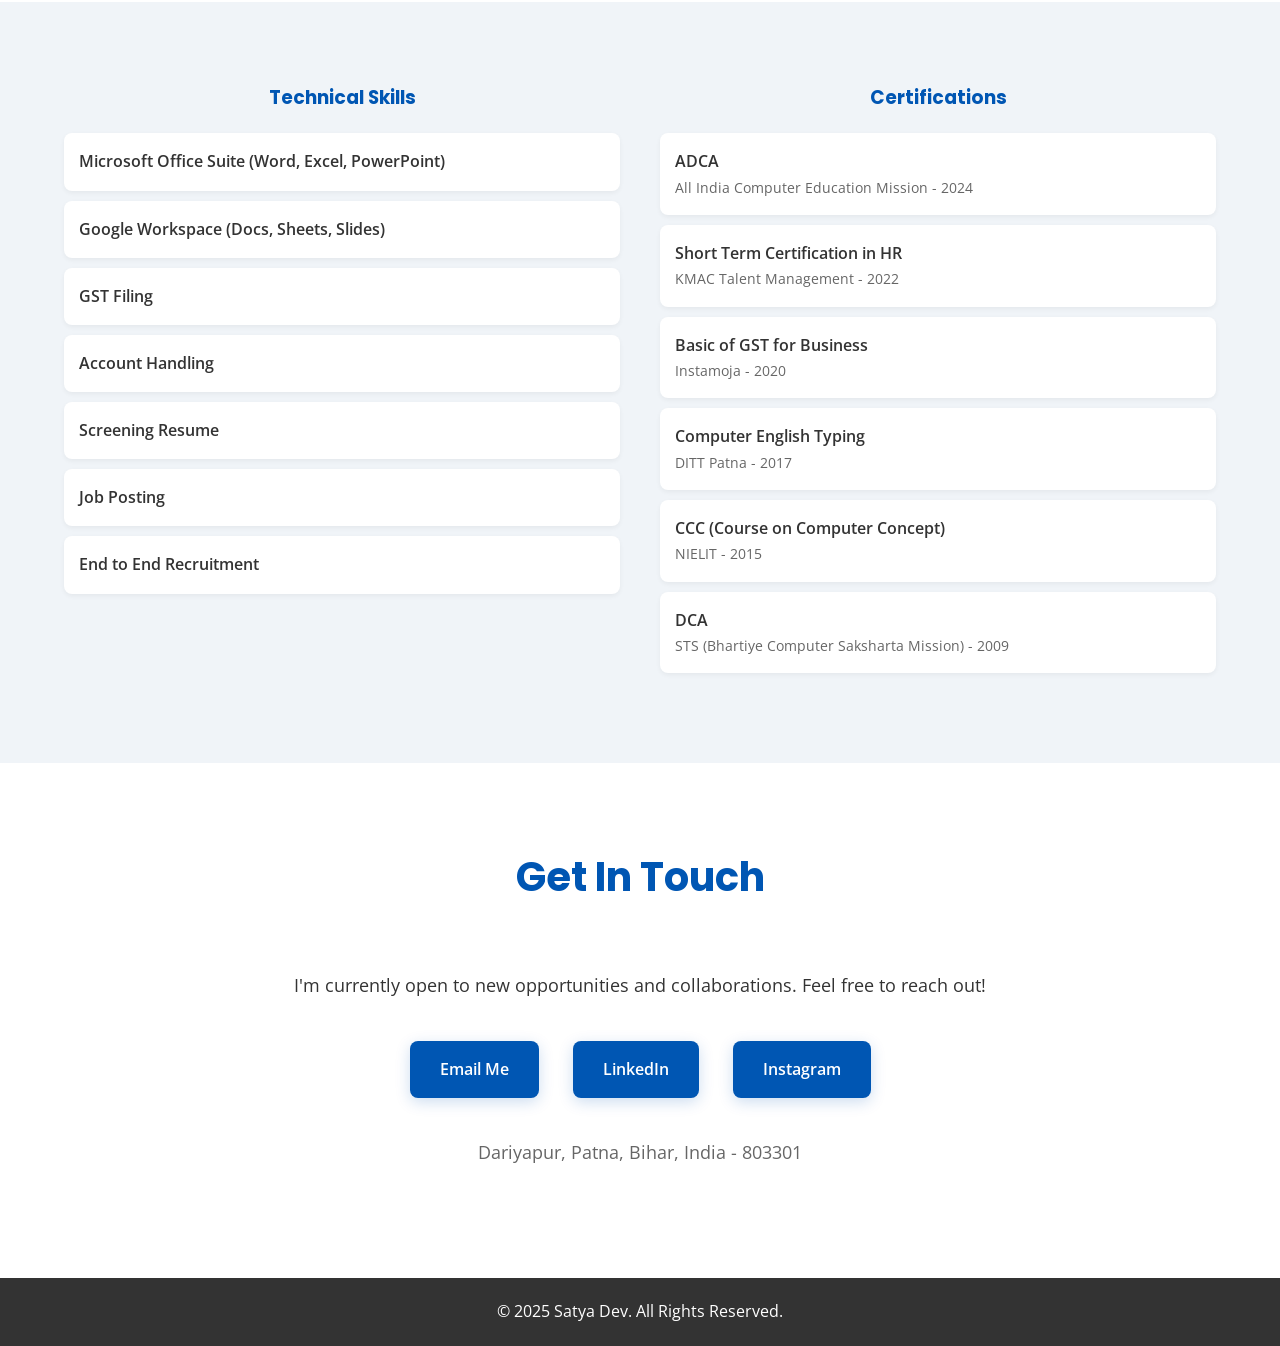
==== commit 4159131b: "fix image" ====
--- a/index.html
+++ b/index.html
@@ -27,7 +27,7 @@
                 <!-- The h1 tag is now ready for the typing effect -->
                 <h1><span id="typing-effect"></span></h1>
                 <p class="subtitle">
-                    An entrepreneur and innovator with a passion for technology and business management. Designer and co-developer of ApnaManager and Manager at Bright Tool Electrical.
+                    An entrepreneur and innovator with a passion for technology and business management. Designer and co-developer of Apna Manager and Manager at Bright Tool Electrical.
                 </p>
             </div>
             <div class="hero-image-container">
@@ -40,7 +40,7 @@
         <div class="container">
             <h2 class="section-title">About Me</h2>
             <p>
-                I am a versatile professional who thrives at the intersection of technology and business. As the designer, idea maker, and co-developer behind <strong>ApnaManager</strong>, I collaborated with my cousin to bring a complex security solution to life, leveraging my technical knowledge to guide the project from concept to a full-stack application.
+                I am a versatile professional who thrives at the intersection of technology and business. As the designer, idea maker, and co-developer behind <strong>Apna Manager</strong>, I collaborated with my cousin to bring a complex security solution to life, leveraging my technical knowledge to guide the project from concept to a full-stack application.
             </p>
             <p style="margin-top: 20px;">
                 Concurrently, I <strong>manage Bright Tool Electrical</strong>, an authorized electrical workshop, where I oversee daily operations, client relations, and strategic growth. This dual experience has equipped me with a unique blend of technical acumen and business management skills, driving me to solve real-world problems through both innovative code and effective management.
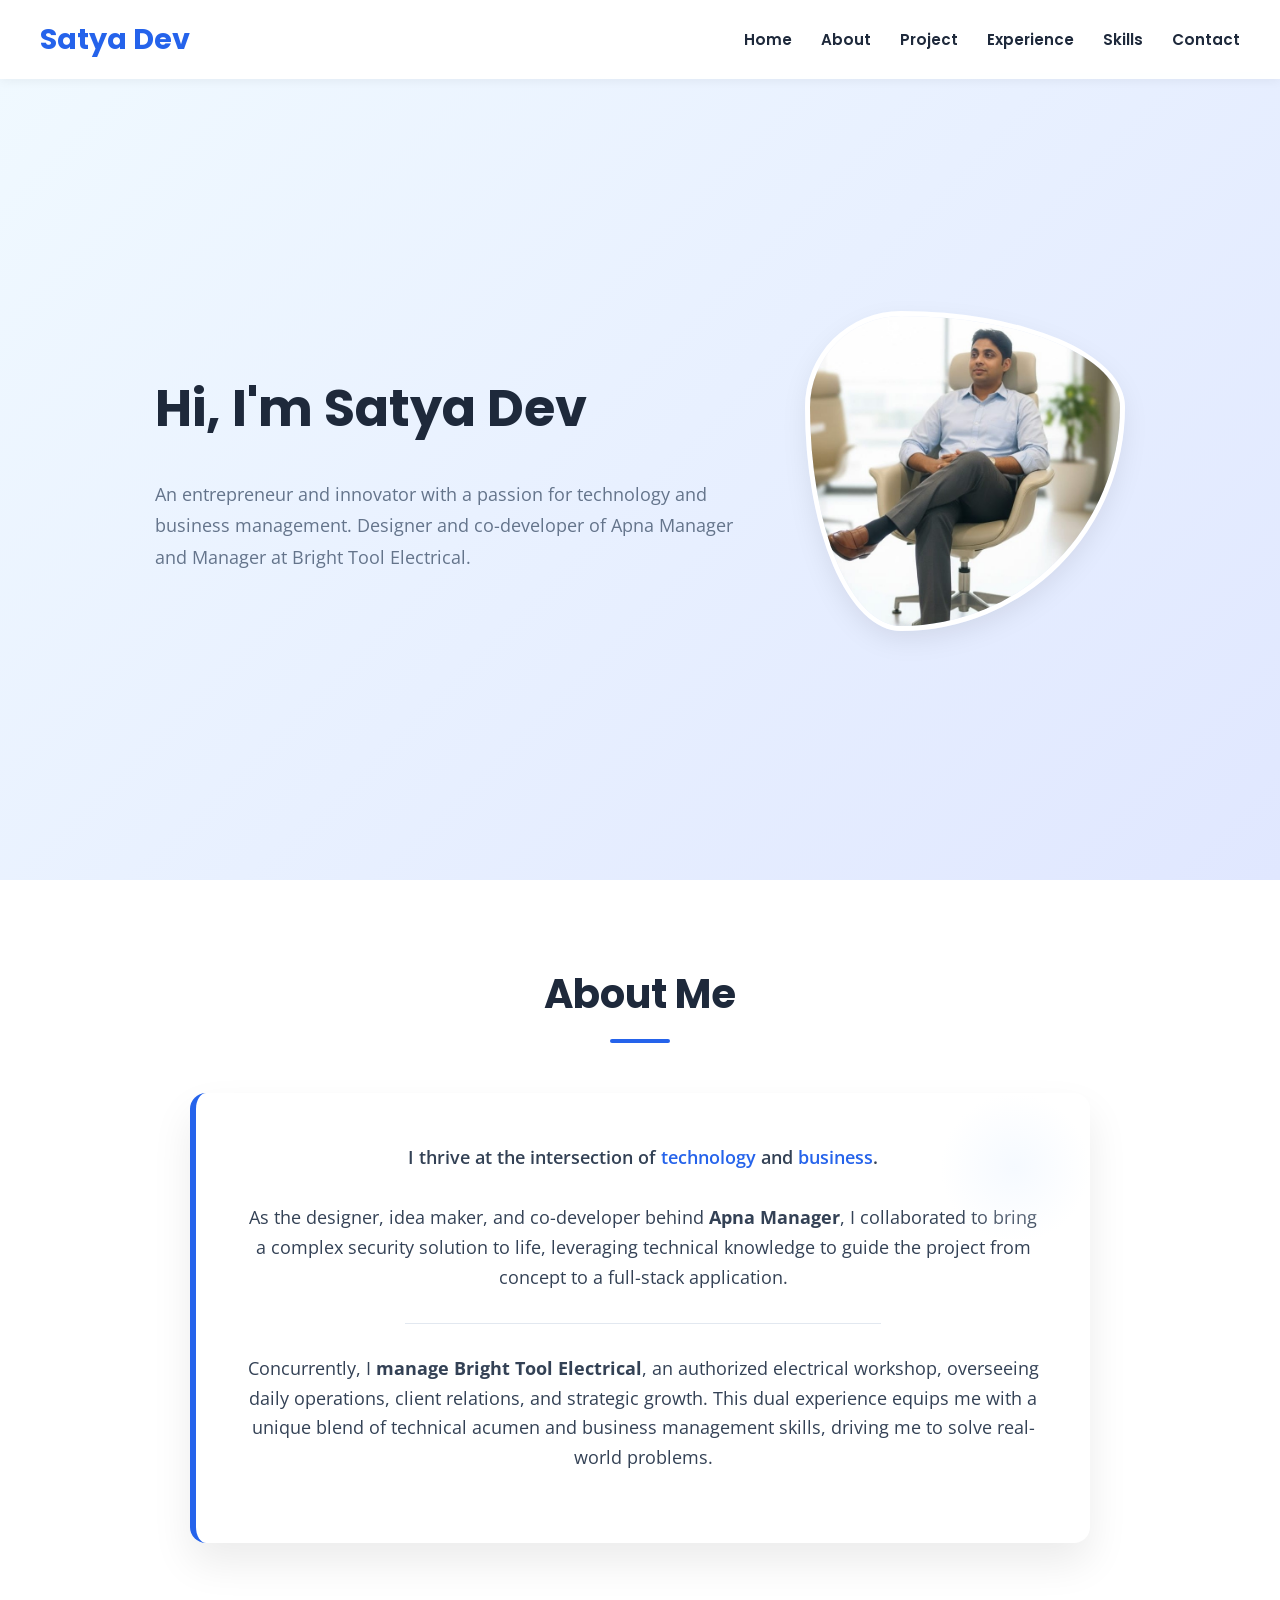
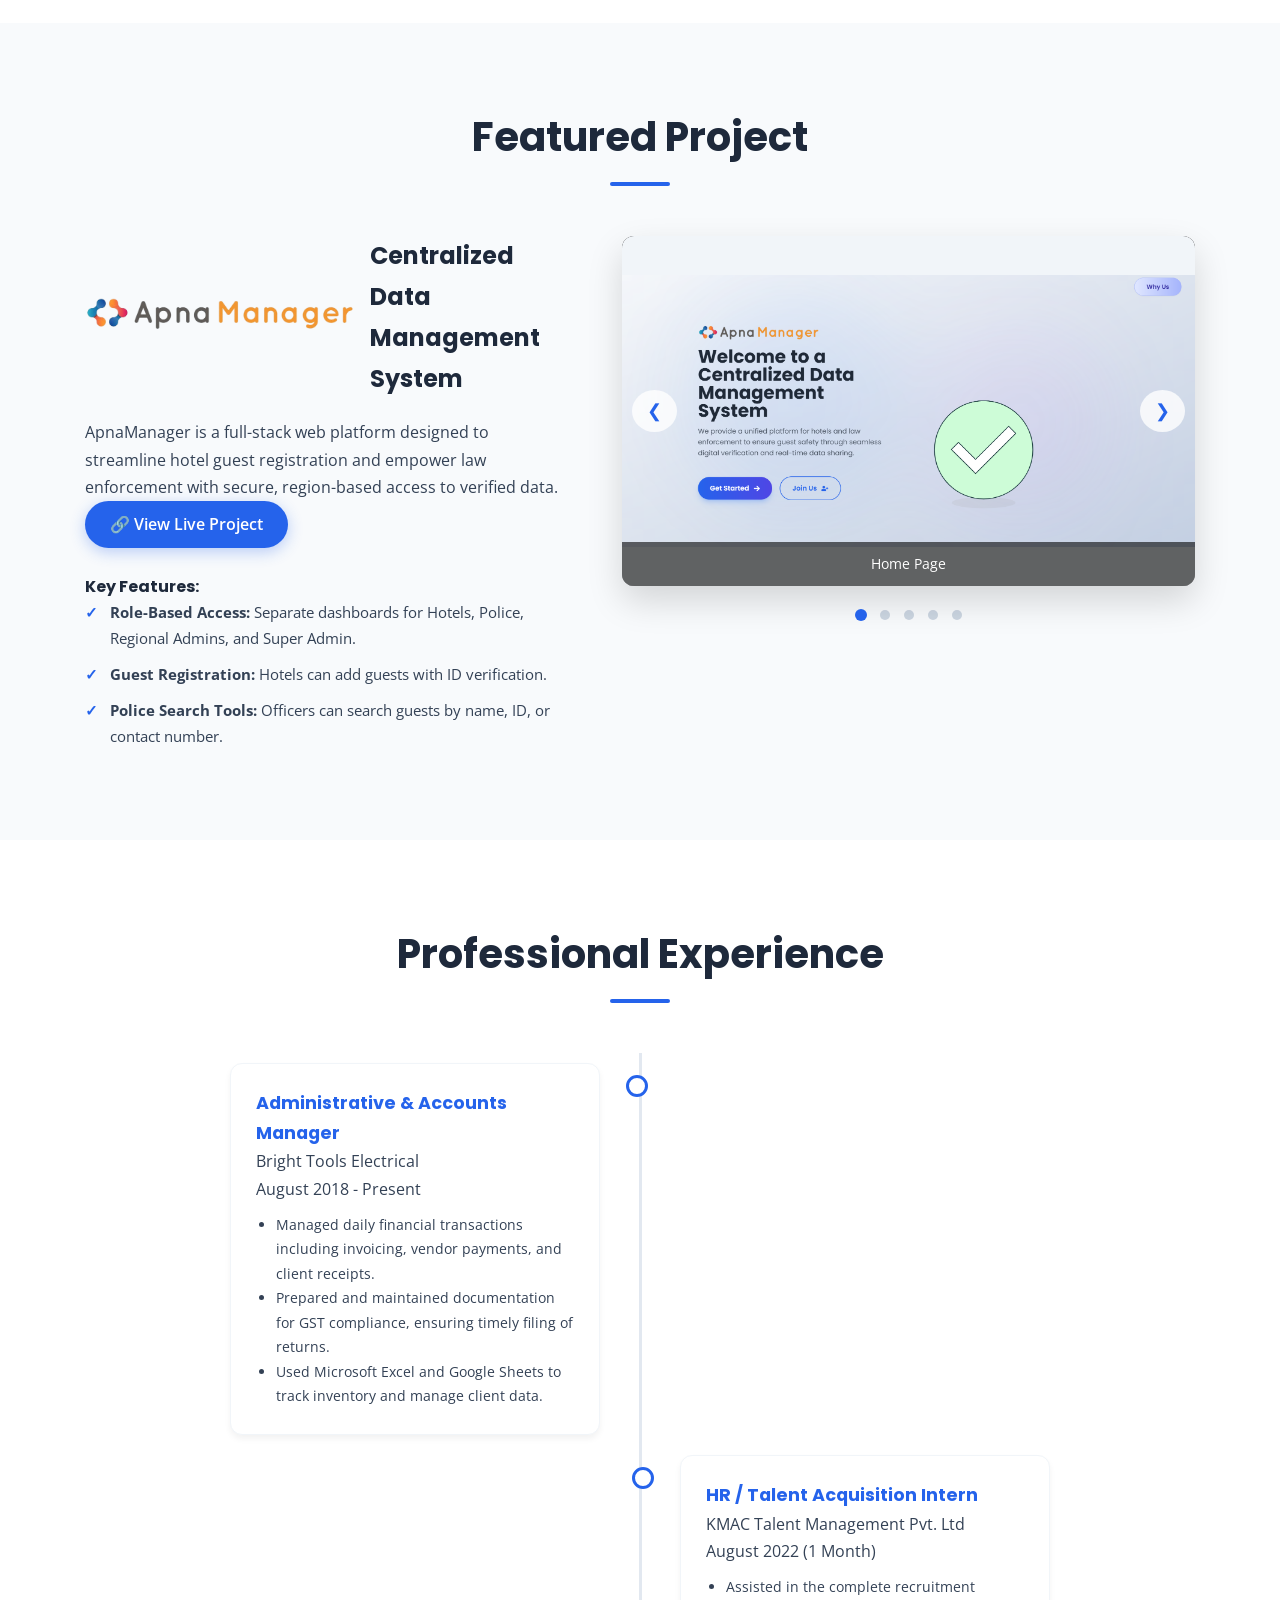
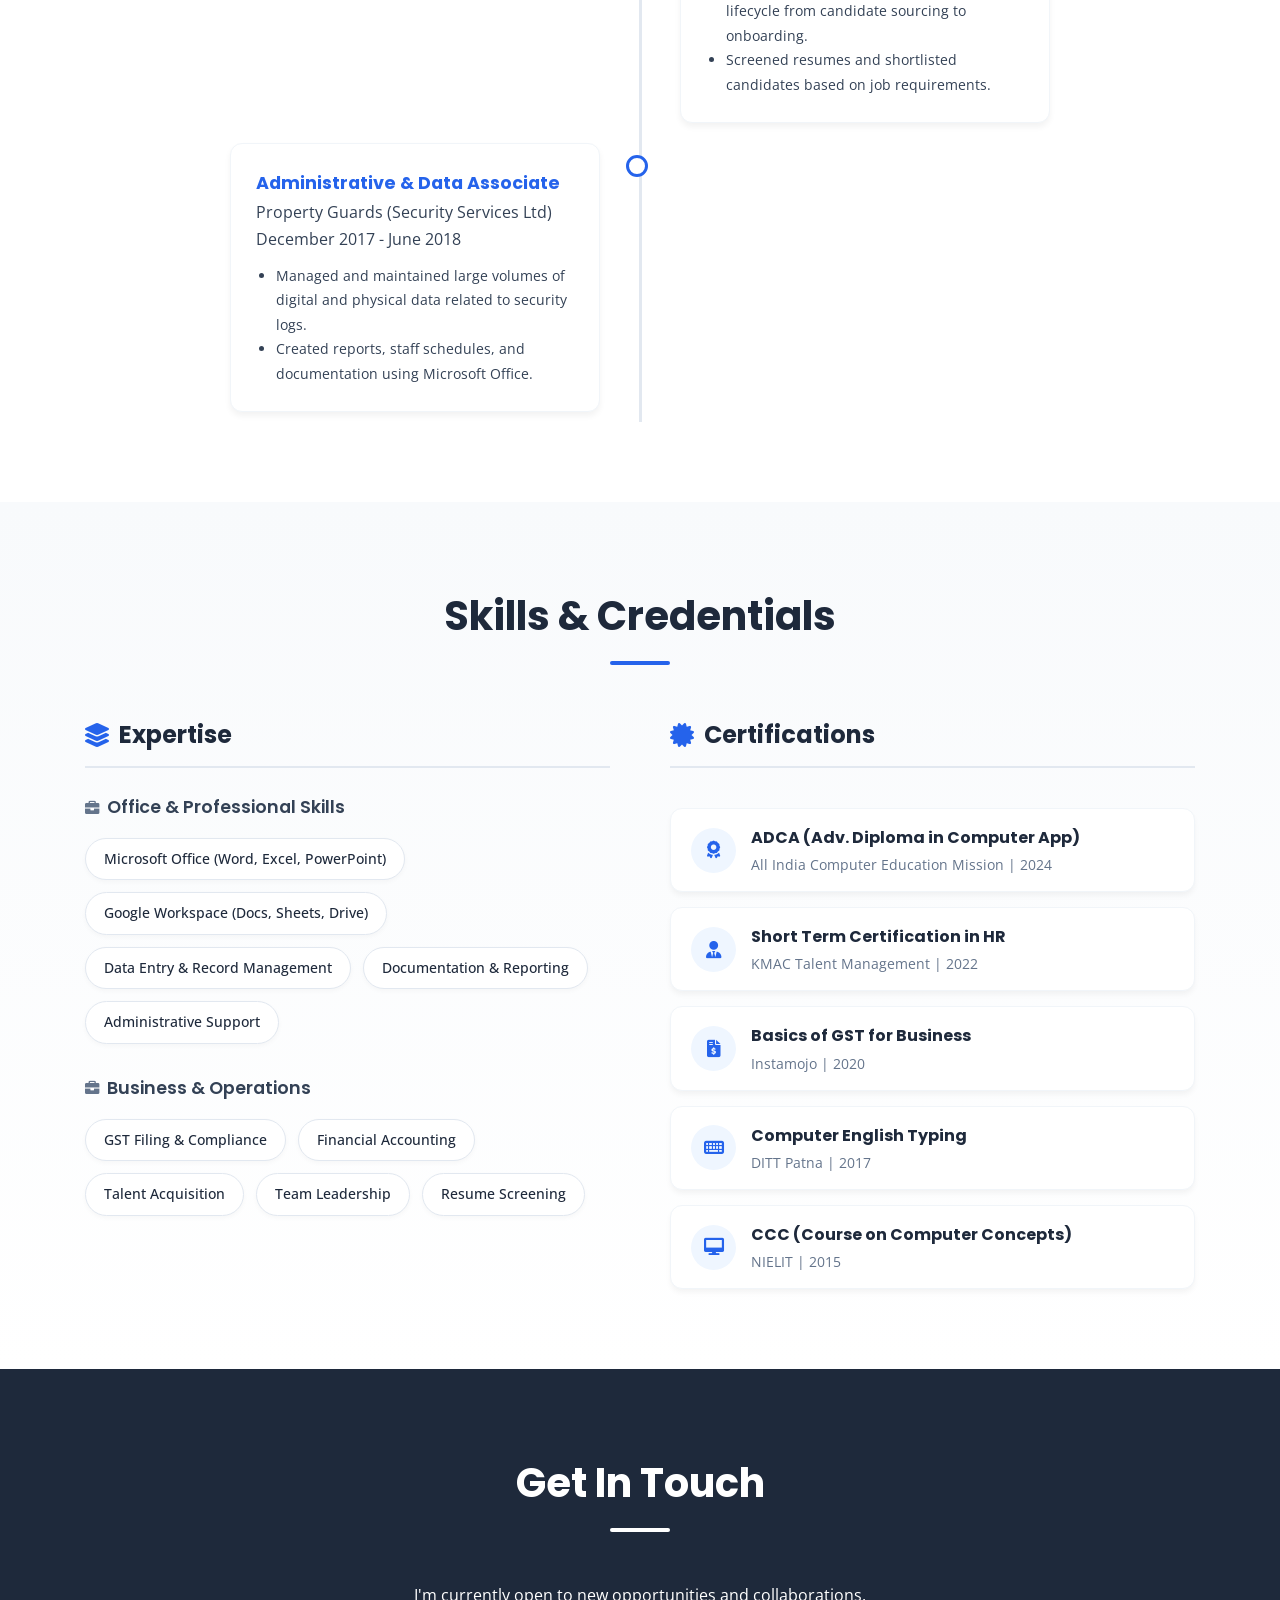
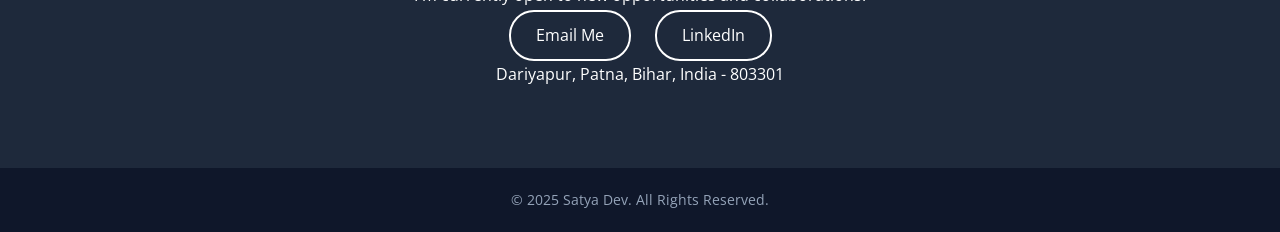
==== commit e76b2689: "fix the structure for deployment" ====
--- a/index.html
+++ b/index.html
@@ -4,8 +4,14 @@
     <meta charset="UTF-8">
     <meta name="viewport" content="width=device-width, initial-scale=1.0">
     <title>Satya Dev | Founder & Developer</title>
-    <!-- Link to your external CSS file -->
+    
+    <link rel="preconnect" href="https://fonts.googleapis.com">
+    <link rel="preconnect" href="https://fonts.gstatic.com" crossorigin>
+    <link href="https://fonts.googleapis.com/css2?family=Open+Sans:wght@400;600&family=Poppins:wght@500;600;700&display=swap" rel="stylesheet">
+    
     <link rel="stylesheet" href="style.css">
+    
+    <link rel="stylesheet" href="https://cdnjs.cloudflare.com/ajax/libs/font-awesome/6.0.0/css/all.min.css">
 </head>
 <body>
 
@@ -24,14 +30,13 @@
     <section id="home" class="hero">
         <div class="container">
             <div class="hero-content">
-                <!-- The h1 tag is now ready for the typing effect -->
                 <h1><span id="typing-effect"></span></h1>
                 <p class="subtitle">
                     An entrepreneur and innovator with a passion for technology and business management. Designer and co-developer of Apna Manager and Manager at Bright Tool Electrical.
                 </p>
             </div>
             <div class="hero-image-container">
-                <img src="satya_dev.png" alt="A photo of Satya Dev">
+                <img src="satya_dev.jpeg" alt="A photo of Satya Dev">
             </div>
         </div>
     </section>
@@ -39,130 +44,217 @@
     <section id="about" class="about animate-on-scroll">
         <div class="container">
             <h2 class="section-title">About Me</h2>
-            <p>
-                I am a versatile professional who thrives at the intersection of technology and business. As the designer, idea maker, and co-developer behind <strong>Apna Manager</strong>, I collaborated with my cousin to bring a complex security solution to life, leveraging my technical knowledge to guide the project from concept to a full-stack application.
-            </p>
-            <p style="margin-top: 20px;">
-                Concurrently, I <strong>manage Bright Tool Electrical</strong>, an authorized electrical workshop, where I oversee daily operations, client relations, and strategic growth. This dual experience has equipped me with a unique blend of technical acumen and business management skills, driving me to solve real-world problems through both innovative code and effective management.
-            </p>
-        </div>
-    </section>
-
-  <section id="project" class="project animate-on-scroll">
-  <div class="container">
-    <h2 class="section-title">Featured Project</h2>
-
-                <div class="project-details">
-                <!-- Project Info -->
-                <div class="project-title-group">
-                <h3 class="project-brand">
-                    <img src="/images/logo.png" alt="ApnaManager Logo">
+            <div class="about-card">
+                <div class="about-content">
+                    <p class="highlight-text">
+                        I thrive at the intersection of <span class="text-primary">technology</span> and <span class="text-primary">business</span>.
+                    </p>
+                    <p>
+                        As the designer, idea maker, and co-developer behind <strong>Apna Manager</strong>, I collaborated to bring a complex security solution to life, leveraging technical knowledge to guide the project from concept to a full-stack application.
+                    </p>
+                    <hr class="divider">
+                    <p>
+                        Concurrently, I <strong>manage Bright Tool Electrical</strong>, an authorized electrical workshop, overseeing daily operations, client relations, and strategic growth. This dual experience equips me with a unique blend of technical acumen and business management skills, driving me to solve real-world problems.
+                    </p>
+                </div>
+            </div>
+        </div>
+    </section>
+
+    <section id="project" class="project animate-on-scroll">
+        <div class="container">
+            <h2 class="section-title">Featured Project</h2>
+
+            <div class="project-layout">
+                <div class="project-info-side">
+                    <div class="project-title-group">
+                        <h3 class="project-brand">
+                            <img src="/images/logo.png" alt="ApnaManager Logo">
+                        </h3>
+                        <h2 class="project-main-title">
+                            Centralized Data Management System
+                        </h2>
+                    </div>
+                    <p>
+                        ApnaManager is a full-stack web platform designed to streamline hotel guest registration 
+                        and empower law enforcement with secure, region-based access to verified data.
+                    </p>
+
+                    <a href="https://apnamanager.vercel.app/" 
+                       class="live-demo-btn" 
+                       target="_blank" 
+                       rel="noopener noreferrer">
+                       🔗 View Live Project
+                    </a>
+
+                    <div class="project-features">
+                        <h4>Key Features:</h4>
+                        <ul>
+                            <li><strong>Role-Based Access:</strong> Separate dashboards for Hotels, Police, Regional Admins, and Super Admin.</li>
+                            <li><strong>Guest Registration:</strong> Hotels can add guests with ID verification.</li>
+                            <li><strong>Police Search Tools:</strong> Officers can search guests by name, ID, or contact number.</li>
+                        </ul>
+                    </div>
+                </div>
+
+                <div class="project-slider-side">
+                    <div class="slider-container">
+                        <div class="slide active">
+                            <img src="/images/image1.png" alt="ApnaManager - Home Page">
+                            <div class="caption">Home Page</div>
+                        </div>
+                        <div class="slide">
+                            <img src="/images/image2.png" alt="ApnaManager - Admin Dashboard">
+                            <div class="caption">Login</div>
+                        </div>
+                        <div class="slide">
+                            <img src="/images/image3.png" alt="ApnaManager - Hotel Form">
+                            <div class="caption">About Us</div>
+                        </div>
+                        <div class="slide">
+                            <img src="/images/image4.png" alt="ApnaManager - Police Dashboard">
+                            <div class="caption">Police Interface</div>
+                        </div>
+                        <div class="slide">
+                            <img src="/images/image5.png" alt="ApnaManager - Reports">
+                            <div class="caption">Admin Dashboard</div>
+                        </div>
+
+                        <button class="slider-btn prev-btn" onclick="moveSlide(-1)">&#10094;</button>
+                        <button class="slider-btn next-btn" onclick="moveSlide(1)">&#10095;</button>
+                    </div>
                     
-                </h3>
-                <h2 class="project-main-title">
-                    Centralized Data Management System
-                </h2>
-            </div>
-        <p>
-          ApnaManager is a full-stack web platform designed to streamline hotel guest registration 
-          and empower law enforcement with secure, region-based access to verified data. 
-          The system provides a unified solution to improve public safety, ensure compliance, 
-          and enhance coordination between hotels and authorities.
-        </p>
-
-        <a href="https://apnamanager.vercel.app/" 
-           class="live-demo-btn" 
-           target="_blank" 
-           rel="noopener noreferrer">
-           🔗 View Live Project
-        </a>
-
-        <div class="project-features">
-          <h4>Key Features:</h4>
-          <ul>
-            <li><strong>Role-Based Access:</strong> Separate dashboards for Hotels, Police, Regional Admins, and Super Admin.</li>
-            <li><strong>Guest Registration:</strong> Hotels can add guests with ID verification and real-time photo capture.</li>
-            <li><strong>Police Search Tools:</strong> Officers can search guests by name, ID, or contact number within their jurisdiction.</li>
-            <li><strong>Admin Management:</strong> Regional and Super Admins can manage user access, monitor activity, and ensure system integrity.</li>
-          </ul>
-        </div>
-      </div>
-
-      <!-- Project Gallery -->
-      <div class="project-gallery animate-on-scroll from-right">
-        <div class="gallery-img">
-          <img src="/images/image1.png" alt="ApnaManager - Home Page Screenshot" loading="lazy" />
-        </div>
-        <div class="gallery-img">
-          <img src="/images/image2.png" alt="ApnaManager - Admin Dashboard Screenshot" loading="lazy" />
-        </div>
-        <div class="gallery-img">
-          <img src="/images/image3.png" alt="ApnaManager - Hotel Management Form" loading="lazy" />
-        </div>
-        <div class="gallery-img">
-          <img src="/images/image4.png" alt="ApnaManager - Police Dashboard Interface" loading="lazy" />
-        </div>
-        <div class="gallery-img">
-          <img src="/images/image5.png" alt="ApnaManager - Reports and Insights Page" loading="lazy" />
-        </div>
-      </div>
-    </div>
-  </div>
-</section>
-
+                    <div class="slider-dots">
+                        <span class="dot active" onclick="currentSlide(1)"></span>
+                        <span class="dot" onclick="currentSlide(2)"></span>
+                        <span class="dot" onclick="currentSlide(3)"></span>
+                        <span class="dot" onclick="currentSlide(4)"></span>
+                        <span class="dot" onclick="currentSlide(5)"></span>
+                    </div>
+                </div>
+            </div>
+        </div>
+    </section>
 
     <section id="experience" class="experience animate-on-scroll">
         <h2 class="section-title">Professional Experience</h2>
         <div class="timeline">
             <div class="timeline-item left animate-on-scroll from-left">
                 <div class="timeline-content">
-                    <h4>Office Management</h4>
-                    <p class="company">Bright tools Electrical (Electrical Workshop)</p>
+                    <h4>Administrative & Accounts Manager</h4>
+                    <p class="company">Bright Tools Electrical</p>
                     <p class="date">August 2018 - Present</p>
-                </div>
-            </div>
+                    <ul class="experience-list">
+                        <li>Managed daily financial transactions including invoicing, vendor payments, and client receipts.</li>
+                        <li>Prepared and maintained documentation for GST compliance, ensuring timely filing of returns.</li>
+                        <li>Used Microsoft Excel and Google Sheets to track inventory and manage client data.</li>
+                    </ul>
+                </div>
+            </div>
+
             <div class="timeline-item right animate-on-scroll from-right">
                 <div class="timeline-content">
-                    <h4>HR Recruiter (Internship)</h4>
+                    <h4>HR / Talent Acquisition Intern</h4>
                     <p class="company">KMAC Talent Management Pvt. Ltd</p>
                     <p class="date">August 2022 (1 Month)</p>
-                    <p>Department: Talent Acquisition</p>
-                </div>
-            </div>
+                    <ul class="experience-list">
+                        <li>Assisted in the complete recruitment lifecycle from candidate sourcing to onboarding.</li>
+                        <li>Screened resumes and shortlisted candidates based on job requirements.</li>
+                    </ul>
+                </div>
+            </div>
+
             <div class="timeline-item left animate-on-scroll from-left">
                 <div class="timeline-content">
-                    <h4>Computer Operator</h4>
+                    <h4>Administrative & Data Associate</h4>
                     <p class="company">Property Guards (Security Services Ltd)</p>
                     <p class="date">December 2017 - June 2018</p>
+                    <ul class="experience-list">
+                        <li>Managed and maintained large volumes of digital and physical data related to security logs.</li>
+                        <li>Created reports, staff schedules, and documentation using Microsoft Office.</li>
+                    </ul>
                 </div>
             </div>
         </div>
     </section>
 
     <section id="skills" class="skills-certs animate-on-scroll">
-        <div class="container skills-certs-grid">
-            <div class="animate-on-scroll from-left">
-                <h3 style="text-align:center; margin-bottom: 20px;">Technical Skills</h3>
-                <ul class="skills-list">
-                    <li>Microsoft Office Suite (Word, Excel, PowerPoint)</li>
-                    <li>Google Workspace (Docs, Sheets, Slides)</li>
-                    <li>GST Filing</li>
-                    <li>Account Handling</li>
-                    <li>Screening Resume</li>
-                    <li>Job Posting</li>
-                    <li>End to End Recruitment</li>
-                </ul>
-            </div>
-            <div class="animate-on-scroll from-right">
-                <h3 style="text-align:center; margin-bottom: 20px;">Certifications</h3>
-                <ul class="certs-list">
-                    <li>ADCA <span class="cert-issuer">All India Computer Education Mission - 2024</span></li>
-                    <li>Short Term Certification in HR <span class="cert-issuer">KMAC Talent Management - 2022</span></li>
-                    <li>Basic of GST for Business <span class="cert-issuer">Instamoja - 2020</span></li>
-                    <li>Computer English Typing <span class="cert-issuer">DITT Patna - 2017</span></li>
-                    <li>CCC (Course on Computer Concept) <span class="cert-issuer">NIELIT - 2015</span></li>
-                    <li>DCA <span class="cert-issuer">STS (Bhartiye Computer Saksharta Mission) - 2009</span></li>
-                </ul>
+        <div class="container">
+            <h2 class="section-title">Skills & Credentials</h2>
+            
+            <div class="skills-wrapper">
+                
+                <div class="skills-column">
+                    <h3 class="col-header"><i class="fas fa-layer-group"></i> Expertise</h3>
+                    
+                    <div class="skill-group">
+                     <h4><i class="fas fa-briefcase"></i> Office & Professional Skills</h4>
+                        <div class="skill-tags">
+                            <span>Microsoft Office (Word, Excel, PowerPoint)</span>
+                            <span>Google Workspace (Docs, Sheets, Drive)</span>
+                            <span>Data Entry & Record Management</span>
+                            <span>Documentation & Reporting</span>
+                            <span>Administrative Support</span>
+                        </div>
+                    </div>
+
+
+                    <div class="skill-group">
+                        <h4><i class="fas fa-briefcase"></i> Business & Operations</h4>
+                        <div class="skill-tags">
+                            <span>GST Filing & Compliance</span>
+                            <span>Financial Accounting</span>
+                            <span>Talent Acquisition</span>
+                            <span>Team Leadership</span>
+                            <span>Resume Screening</span>
+                        </div>
+                    </div>
+                </div>
+
+                <div class="certs-column">
+                    <h3 class="col-header"><i class="fas fa-certificate"></i> Certifications</h3>
+                    
+                    <div class="cert-card">
+                        <div class="cert-icon"><i class="fas fa-award"></i></div>
+                        <div class="cert-details">
+                            <h4>ADCA (Adv. Diploma in Computer App)</h4>
+                            <span class="issuer">All India Computer Education Mission | 2024</span>
+                        </div>
+                    </div>
+
+                    <div class="cert-card">
+                        <div class="cert-icon"><i class="fas fa-user-tie"></i></div>
+                        <div class="cert-details">
+                            <h4>Short Term Certification in HR</h4>
+                            <span class="issuer">KMAC Talent Management | 2022</span>
+                        </div>
+                    </div>
+
+                    <div class="cert-card">
+                        <div class="cert-icon"><i class="fas fa-file-invoice-dollar"></i></div>
+                        <div class="cert-details">
+                            <h4>Basics of GST for Business</h4>
+                            <span class="issuer">Instamojo | 2020</span>
+                        </div>
+                    </div>
+
+                    <div class="cert-card">
+                        <div class="cert-icon"><i class="fas fa-keyboard"></i></div>
+                        <div class="cert-details">
+                            <h4>Computer English Typing</h4>
+                            <span class="issuer">DITT Patna | 2017</span>
+                        </div>
+                    </div>
+
+                    <div class="cert-card">
+                        <div class="cert-icon"><i class="fas fa-desktop"></i></div>
+                        <div class="cert-details">
+                            <h4>CCC (Course on Computer Concepts)</h4>
+                            <span class="issuer">NIELIT | 2015</span>
+                        </div>
+                    </div>
+
+                </div>
             </div>
         </div>
     </section>
@@ -170,11 +262,10 @@
     <section id="contact" class="contact animate-on-scroll">
         <div class="container">
             <h2 class="section-title">Get In Touch</h2>
-            <p>I'm currently open to new opportunities and collaborations. Feel free to reach out!</p>
+            <p>I'm currently open to new opportunities and collaborations.</p>
             <div class="contact-links">
                 <a href="mailto:satyadev.mail29@gmail.com">Email Me</a>
                 <a href="https://www.linkedin.com/in/satya-dev-a24380364" target="_blank" rel="noopener noreferrer">LinkedIn</a>
-                <a href="https://www.instagram.com/hey.satyadev" target="_blank" rel="noopener noreferrer">Instagram</a>
             </div>
             <div class="address">
                 <p>Dariyapur, Patna, Bihar, India - 803301</p>
@@ -186,8 +277,7 @@
         <p>&copy; 2025 Satya Dev. All Rights Reserved.</p>
     </footer>
 
-    <!-- Link to your external JavaScript file -->
     <script src="script.js"></script>
 
 </body>
-</html>
+</html>
--- a/style.css
+++ b/style.css
@@ -1,536 +1,365 @@
-/* --- Google Fonts --- */
-@import url('https://fonts.googleapis.com/css2?family=Poppins:wght@400;600;700&family=Open+Sans:wght@400;600&display=swap');
-
 /* --- CSS Variables --- */
 :root {
-    --primary-color: #0056b3;
-    --primary-gradient: linear-gradient(45deg, #0056b3, #007bff);
-    --secondary-color: #f0f4f8;
-    --text-dark: #333;
-    --text-light: #666;
-    --white-color: #ffffff;
-    --border-color: #e0e0e0;
-}
-
-/* --- General Styles --- */
-* {
-    margin: 0;
-    padding: 0;
-    box-sizing: border-box;
-}
-
-html {
-    scroll-behavior: smooth;
-}
-
-body {
-    font-family: 'Open Sans', sans-serif;
-    color: var(--text-dark);
-    line-height: 1.7;
-    overflow-x: hidden; /* Prevent horizontal scroll from animations */
-}
-
-h1, h2, h3, h4 {
-    font-family: 'Poppins', sans-serif;
-    font-weight: 700;
-    color: var(--primary-color);
-}
-
-section {
-    padding: 80px 5%;
-}
-
-.container {
-    max-width: 1200px;
+    --primary-color: #2563eb;       /* Professional Blue */
+    --primary-dark: #1e40af;        /* Darker Blue for hover */
+    --secondary-color: #1e293b;     /* Dark Slate */
+    --text-dark: #334155;
+    --text-light: #64748b;
+    --bg-light: #f8fafc;
+    --bg-white: #ffffff;
+    --accent-bg: #eff6ff;           /* Light blue accent background */
+    
+    --font-heading: 'Poppins', sans-serif;
+    --font-body: 'Open Sans', sans-serif;
+
+    --section-spacing: 80px;
+    --border-radius: 12px;
+    --box-shadow: 0 10px 30px -5px rgba(0, 0, 0, 0.1);
+    --transition: 0.3s ease;
+}
+
+/* --- Global --- */
+* { margin: 0; padding: 0; box-sizing: border-box; }
+html { scroll-behavior: smooth; }
+body { font-family: var(--font-body); color: var(--text-dark); background-color: var(--bg-light); line-height: 1.7; overflow-x: hidden; }
+
+h1, h2, h3, h4 { font-family: var(--font-heading); color: var(--secondary-color); font-weight: 700; }
+a { text-decoration: none; color: inherit; transition: var(--transition); }
+section { padding: var(--section-spacing) 0; }
+.container { max-width: 1150px; margin: 0 auto; padding: 0 20px; }
+
+/* Section Title */
+.section-title { font-size: 2.5rem; text-align: center; margin-bottom: 50px; position: relative; padding-bottom: 15px; }
+.section-title::after { content: ''; position: absolute; bottom: 0; left: 50%; transform: translateX(-50%); width: 60px; height: 4px; background: var(--primary-color); border-radius: 2px; }
+
+/* --- Header --- */
+.header { display: flex; justify-content: space-between; align-items: center; padding: 15px 40px; background: rgba(255, 255, 255, 0.95); backdrop-filter: blur(10px); position: fixed; width: 100%; top: 0; z-index: 1000; box-shadow: 0 2px 10px rgba(0,0,0,0.05); }
+.logo { font-size: 1.8rem; font-weight: 700; color: var(--primary-color); font-family: var(--font-heading); }
+.nav a { margin-left: 25px; font-weight: 600; font-family: var(--font-heading); color: var(--secondary-color); font-size: 0.95rem; }
+.nav a:hover { color: var(--primary-color); }
+
+/* --- Hero --- */
+.hero { margin-top: 70px; padding: 100px 0; background: linear-gradient(135deg, #f0f9ff 0%, #e0e7ff 100%); min-height: 90vh; display: flex; align-items: center; }
+.hero .container { display: flex; align-items: center; justify-content: space-between; gap: 50px; }
+.hero-content { flex: 1; }
+.hero h1 { font-size: 3.2rem; line-height: 1.2; margin-bottom: 20px; min-height: 80px; }
+.subtitle { font-size: 1.15rem; color: var(--text-light); max-width: 600px; }
+.hero-image-container img { width: 320px; height: 320px; object-fit: cover; border-radius: 30% 70% 70% 30% / 30% 30% 70% 70%; border: 5px solid white; box-shadow: var(--box-shadow); animation: float 6s ease-in-out infinite; }
+
+@keyframes float { 0% { transform: translateY(0px); } 50% { transform: translateY(-15px); } 100% { transform: translateY(0px); } }
+
+/* --- NEW About Section --- */
+.about { background-color: var(--bg-white); }
+.about-card {
+    background: white;
+    padding: 50px;
+    border-radius: 16px;
+    box-shadow: 0 20px 40px rgba(0,0,0,0.08);
+    border-left: 6px solid var(--primary-color);
+    max-width: 900px;
     margin: 0 auto;
-}
-
-.section-title {
     text-align: center;
-    font-size: 2.5rem;
-    margin-bottom: 60px;
-}
-
-/* --- Header & Navigation --- */
-.header {
-    position: fixed;
-    top: 0;
-    left: 0;
-    width: 100%;
-    padding: 20px 5%;
-    background: rgba(255, 255, 255, 0.9);
-    backdrop-filter: blur(10px);
-    box-shadow: 0 2px 10px rgba(0, 0, 0, 0.1);
-    display: flex;
-    justify-content: space-between;
-    align-items: center;
-    z-index: 100;
-}
-
-.logo {
-    font-size: 1.8rem;
-    font-weight: 700;
-    color: var(--primary-color);
-    text-decoration: none;
-}
-
-.nav a {
-    font-size: 1rem;
-    font-weight: 600;
-    color: var(--text-dark);
-    text-decoration: none;
-    margin-left: 25px;
-    transition: color 0.3s;
     position: relative;
-}
-
-.nav a::after {
+    overflow: hidden;
+}
+/* Decorative background accent */
+.about-card::before {
     content: '';
     position: absolute;
-    width: 0;
-    height: 2px;
-    bottom: -5px;
-    left: 0;
-    background-color: var(--primary-color);
-    transition: width 0.3s;
-}
-
-.nav a:hover::after {
+    top: 0; right: 0;
+    width: 150px; height: 150px;
+    background: radial-gradient(circle, var(--accent-bg) 0%, transparent 70%);
+    opacity: 0.6;
+}
+
+.about-content p { font-size: 1.1rem; margin-bottom: 20px; color: var(--text-dark); }
+.highlight-text { font-size: 1.4rem; font-weight: 600; color: var(--secondary-color); margin-bottom: 30px !important; }
+.text-primary { color: var(--primary-color); }
+.divider { border: 0; height: 1px; background: #e2e8f0; margin: 30px auto; width: 60%; }
+
+/* --- NEW Project Section (Slider Layout) --- */
+.project { background-color: var(--bg-light); }
+.project-layout { display: flex; gap: 40px; align-items: flex-start; }
+.project-info-side { flex: 1; padding-right: 20px; }
+.project-slider-side { flex: 1.2; position: relative; }
+
+.project-title-group { display: flex; align-items: center; margin-bottom: 20px; }
+.project-brand img { height: 40px; margin-right: 15px; }
+.project-main-title { font-size: 1.5rem; }
+.live-demo-btn { display: inline-block; padding: 10px 25px; background: var(--primary-color); color: white; border-radius: 25px; font-weight: 600; margin-bottom: 25px; box-shadow: 0 4px 15px rgba(37, 99, 235, 0.3); }
+.live-demo-btn:hover { background: var(--primary-dark); transform: translateY(-2px); }
+.project-features ul { list-style: none; padding-left: 0; }
+.project-features li { padding-left: 25px; position: relative; margin-bottom: 10px; font-size: 0.95rem; }
+.project-features li::before { content: '✓'; color: var(--primary-color); position: absolute; left: 0; font-weight: bold; }
+
+/* Slider Styles */
+.slider-container {
+    position: relative;
     width: 100%;
-}
-
-.nav a:hover {
-    color: var(--primary-color);
-}
-
-/* --- Hero Section --- */
-.hero {
-    display: flex;
-    align-items: center;
-    justify-content: space-between;
-    padding-top: 140px;
-    background: var(--secondary-color);
-    min-height: 100vh;
-}
-
-.hero-content {
-    max-width: 650px;
-}
-
-.hero h1 {
-    font-size: 3.5rem;
-    line-height: 1.2;
-    background: var(--primary-gradient);
-    -webkit-background-clip: text;
-    background-clip: text;
-    -webkit-text-fill-color: transparent;
-    position: relative;
-    display: inline;
-}
-
-/* Typing cursor effect */
-.hero h1 span::after {
-    content: '|';
-    display: inline-block;
-    animation: blink 0.7s infinite;
-    color: var(--text-dark); /* Cursor color */
-}
-
-.hero .subtitle {
-    font-size: 1.2rem;
-    color: var(--text-light);
-    margin: 20px 0;
-}
-
-.hero-image-container {
-    width: 300px;
-    height: 300px;
-    border-radius: 50%;
+    /* Aspect ratio mainly controlled by padding or height */
+    height: 350px; 
+    border-radius: 12px;
     overflow: hidden;
-    border: 8px solid var(--white-color);
-    box-shadow: 0 10px 30px rgba(0, 0, 0, 0.1);
-    animation: fadeIn 1.5s ease-out;
-}
-
-.hero-image-container img {
+    box-shadow: 0 15px 35px rgba(0,0,0,0.15);
+    background: #000;
+}
+
+.slide {
+    display: none;
+    height: 100%;
+    width: 100%;
+    animation: fade 0.6s ease-in-out;
+}
+
+.slide.active { display: block; }
+
+.slide img {
     width: 100%;
     height: 100%;
-    object-fit: cover;
-}
-
-/* --- About Section --- */
-.about {
-    background: var(--white-color);
-}
-
-.about .container {
-    max-width: 900px;
+    object-fit: contain; /* Keeps image full but contained */
+    background: #f1f5f9; /* Background for non-filling images */
+}
+
+/* Caption overlaid on image */
+.caption {
+    position: absolute;
+    bottom: 0;
+    width: 100%;
+    padding: 10px;
+    background: rgba(0, 0, 0, 0.6);
+    color: white;
     text-align: center;
-}
-
-/* --- Project Section (ApnaManager) --- */
-/* Replace the existing project styles with this block */
-
-.live-demo-btn {
-  display: inline-block;
-  text-decoration: none;
-  color: var(--white-color);
-  background: var(--primary-color);
-  padding: 10px 25px;
-  border-radius: 8px;
-  margin-top: 20px;
-  font-weight: 600;
-  transition: transform 0.25s ease, background-color 0.25s ease, box-shadow 0.25s ease;
-  box-shadow: 0 6px 18px rgba(0,0,0,0.08);
-}
-
-.live-demo-btn:hover {
-  transform: translateY(-3px);
-  background: #004494; /* fallback hover color */
-  box-shadow: 0 10px 28px rgba(0,0,0,0.12);
-}
-
-/* Project container */
-.project {
-  background: var(--secondary-color);
-  padding: 70px 0;
-  /* optional subtle border or top divider */
-  /* border-top: 1px solid rgba(0,0,0,0.03); */
-}
-
-/* layout */
-.project-details {
-  display: flex;
-  gap: 40px;
-  align-items: flex-start;
-  flex-wrap: wrap;
-  justify-content: space-between;
-}
-
-/* info column */
-.project-info {
-  flex: 1 1 420px; /* grows, shrinks, base */
-  margin-bottom: 20px;
-  min-width: 280px;
-}
-
-.project-info h3 {
-  font-size: 1.8rem;
-  margin-bottom: 14px;
-  color: var(--heading-color, #111);
-}
-
-/* feature list */
-.project-features h4 {
-  margin-top: 18px;
-  margin-bottom: 12px;
-}
-
-.project-features ul {
-  list-style: none;
-  margin-top: 0;
-  padding-left: 0;
-}
-
-.project-features li {
-  padding-left: 30px;
-  position: relative;
-  margin-bottom: 12px;
-  line-height: 1.4;
-  color: var(--text-color, #444);
-}
-
-.project-features li::before {
-  content: '✔';
-  color: var(--primary-color);
-  position: absolute;
-  left: 0;
-  top: 0;
-  font-weight: 700;
-  font-size: 0.95rem;
-  line-height: 1;
-}
-
-/* gallery column
-   Use a responsive grid so 5 images display nicely across screen sizes */
-/* Better horizontal layout for project images */
-.project-gallery {
-  flex: 1.5 1 520px;
-  display: flex;
-  flex-wrap: nowrap;
-  gap: 20px;
-  overflow-x: auto;
-  padding-bottom: 10px;
-  scroll-snap-type: x mandatory;
-}
-
-.project-gallery::-webkit-scrollbar {
-  height: 8px;
-}
-
-.project-gallery::-webkit-scrollbar-thumb {
-  background: rgba(0, 0, 0, 0.2);
-  border-radius: 10px;
-}
-
-/* --- MODIFIED RULE --- */
-.gallery-img {
-  /* REMOVED: flex: 0 0 260px; (This was the fixed width) */
-  height: 350px; /* Keep the fixed uniform height */
-  border-radius: 12px;
-  overflow: hidden;
-  scroll-snap-align: start;
-  box-shadow: 0 5px 15px rgba(0, 0, 0, 0.08);
-  transition: transform 0.3s ease, box-shadow 0.3s ease;
-  
-  /* Add flex-shrink to prevent weird squashing */
-  flex-shrink: 0; 
-}
-
-/* --- MODIFIED RULE --- */
-.gallery-img img {
-  /* REMOVED: width: 100%; */
-  /* REMOVED: object-fit: cover; */
-  
-  height: 100%; /* Make the image fill the container's height */
-  width: auto;   /* Let the width adjust automatically */
-  display: block;
-  transition: transform 0.35s ease;
-}
-
-.gallery-img:hover {
-  transform: translateY(-6px);
-  box-shadow: 0 12px 25px rgba(0, 0, 0, 0.15);
-}
-
-.gallery-img:hover img {
-  transform: scale(1.05);
-}
-
-/* --- MODIFIED RESPONSIVE RULE --- */
-@media (max-width: 900px) {
-  .project-gallery {
-    flex-wrap: nowrap;
-    overflow-x: auto;
+    font-size: 0.9rem;
+}
+
+/* Navigation Arrows */
+.slider-btn {
+    position: absolute;
+    top: 50%;
+    transform: translateY(-50%);
+    background: rgba(255, 255, 255, 0.8);
+    border: none;
+    color: var(--primary-color);
+    padding: 10px 15px;
+    cursor: pointer;
+    font-size: 18px;
+    border-radius: 50%;
+    transition: 0.3s;
+    z-index: 10;
+}
+.slider-btn:hover { background: white; color: var(--primary-dark); }
+.prev-btn { left: 10px; }
+.next-btn { right: 10px; }
+
+/* Dots */
+.slider-dots { text-align: center; margin-top: 15px; }
+.dot {
+    height: 10px; width: 10px;
+    margin: 0 5px;
+    background-color: #cbd5e1;
+    border-radius: 50%;
+    display: inline-block;
+    cursor: pointer;
+    transition: 0.3s;
+}
+.dot.active, .dot:hover { background-color: var(--primary-color); transform: scale(1.2); }
+
+@keyframes fade { from { opacity: 0.8; } to { opacity: 1; } }
+
+/* --- Experience & Skills (Restored) --- */
+.experience { background: var(--bg-white); }
+.timeline { position: relative; max-width: 900px; margin: 0 auto; }
+.timeline::after { content: ''; position: absolute; width: 3px; background: #e2e8f0; top: 0; bottom: 0; left: 50%; margin-left: -1.5px; }
+.timeline-item { padding: 10px 40px; position: relative; width: 50%; }
+.timeline-item.left { left: 0; }
+.timeline-item.right { left: 50%; }
+.timeline-item::after { content: ''; position: absolute; width: 16px; height: 16px; right: -8px; background: white; border: 3px solid var(--primary-color); top: 22px; border-radius: 50%; z-index: 1; }
+.timeline-item.right::after { left: -8px; }
+.timeline-content { padding: 25px; background: white; border-radius: 12px; box-shadow: 0 4px 6px rgba(0,0,0,0.05); border: 1px solid #f1f5f9; }
+.timeline-content h4 { color: var(--primary-color); font-size: 1.1rem; }
+.experience-list { padding-left: 20px; font-size: 0.9rem; margin-top: 10px; }
+
+.skills-certs { background: var(--bg-light); }
+.skills-certs-grid { display: grid; grid-template-columns: 1fr 1fr; gap: 40px; }
+.skills-list, .certs-list { display: flex; flex-wrap: wrap; gap: 10px; justify-content: center; list-style: none; }
+.skills-list li, .certs-list li { background: white; padding: 8px 15px; border-radius: 20px; font-size: 0.9rem; box-shadow: 0 2px 5px rgba(0,0,0,0.05); color: var(--primary-color); font-weight: 600; }
+.cert-issuer { display: block; font-size: 0.75rem; color: #94a3b8; font-weight: 400; }
+
+/* --- Contact & Footer --- */
+.contact { background: var(--secondary-color); color: white; text-align: center; }
+.contact .section-title { color: white; }
+.contact .section-title::after { background: white; }
+.contact-links a { display: inline-block; border: 2px solid white; color: white; padding: 10px 25px; border-radius: 25px; margin: 0 10px; }
+.contact-links a:hover { background: white; color: var(--secondary-color); }
+.footer { background: #0f172a; color: #94a3b8; text-align: center; padding: 20px 0; font-size: 0.9rem; }
+
+/* --- Responsive --- */
+@media (max-width: 768px) {
+    .header { flex-direction: column; gap: 10px; padding: 10px; }
+    .hero .container { flex-direction: column-reverse; text-align: center; }
+    .project-layout { flex-direction: column; }
+    .slider-container { height: 250px; }
+    .timeline::after { left: 20px; }
+    .timeline-item { width: 100%; padding-left: 50px; padding-right: 0; left: 0 !important; }
+    .timeline-item::after { left: 11px !important; }
+    .skills-certs-grid { grid-template-columns: 1fr; }
+}
+
+/* Animations */
+.animate-on-scroll { opacity: 0; transition: opacity 0.6s ease-out, transform 0.6s ease-out; }
+.animate-on-scroll.visible { opacity: 1; transform: none; }
+.from-left { transform: translateX(-30px); }
+.from-right { transform: translateX(30px); }
+/* --- NEW SKILLS & CERTS SECTION STYLES --- */
+
+.skills-certs {
+    background: linear-gradient(to bottom, var(--bg-light), #fff);
+}
+
+.skills-wrapper {
+    display: grid;
+    grid-template-columns: 1fr 1fr;
+    gap: 60px;
+    align-items: start;
+}
+
+.col-header {
+    font-size: 1.5rem;
+    margin-bottom: 25px;
+    display: flex;
+    align-items: center;
+    gap: 10px;
+    color: var(--secondary-color);
+    padding-bottom: 10px;
+    border-bottom: 2px solid #e2e8f0;
+}
+
+.col-header i {
+    color: var(--primary-color);
+}
+
+/* Skills Styling */
+.skill-group {
+    margin-bottom: 30px;
+}
+
+.skill-group h4 {
+    font-size: 1.1rem;
+    margin-bottom: 15px;
+    color: var(--text-dark);
+    font-weight: 600;
+    display: flex;
+    align-items: center;
+    gap: 8px;
+}
+
+.skill-group h4 i {
+    color: var(--text-light);
+    font-size: 0.9rem;
+}
+
+.skill-tags {
+    display: flex;
+    flex-wrap: wrap;
+    gap: 12px;
+}
+
+.skill-tags span {
+    background: white;
+    padding: 8px 18px;
+    border-radius: 50px;
+    font-size: 0.9rem;
+    color: var(--secondary-color);
+    border: 1px solid #e2e8f0;
+    box-shadow: 0 2px 5px rgba(0,0,0,0.03);
+    transition: var(--transition);
+    font-weight: 500;
+}
+
+.skill-tags span:hover {
+    background: var(--primary-color);
+    color: white;
+    border-color: var(--primary-color);
+    transform: translateY(-2px);
+    box-shadow: 0 5px 15px rgba(37, 99, 235, 0.2);
+}
+
+/* Certifications Styling */
+.certs-column {
+    display: flex;
+    flex-direction: column;
     gap: 15px;
-  }
-
-  .gallery-img {
-    /* REMOVED: flex: 0 0 220px; (This was the fixed width) */
-    height: 280px; /* Keep the smaller fixed height */
-  }
-}
-
-/* --- Experience Section --- */
-.experience {
-    background: var(--white-color);
-}
-.timeline {
+}
+
+.cert-card {
+    display: flex;
+    align-items: center;
+    background: white;
+    padding: 15px 20px;
+    border-radius: 12px;
+    border: 1px solid #f1f5f9;
+    box-shadow: 0 4px 6px -1px rgba(0, 0, 0, 0.05);
+    transition: var(--transition);
     position: relative;
-    max-width: 1000px;
-    margin: 0 auto;
-}
-.timeline::after {
+    overflow: hidden;
+}
+
+/* Accent bar on the left of cert card */
+.cert-card::before {
     content: '';
     position: absolute;
-    width: 4px;
-    background-color: var(--secondary-color);
+    left: 0;
     top: 0;
     bottom: 0;
-    left: 50%;
-    margin-left: -2px;
-}
-.timeline-item {
-    padding: 10px 40px;
-    position: relative;
-    background-color: inherit;
-    width: 50%;
-}
-.timeline-item.left {
-    left: 0;
-}
-.timeline-item.right {
-    left: 50%;
-}
-.timeline-item::after {
-    content: '';
-    position: absolute;
-    width: 20px;
-    height: 20px;
-    right: -10px;
-    background-color: var(--white-color);
-    border: 4px solid var(--primary-color);
-    top: 15px;
+    width: 4px;
+    background: var(--primary-color);
+    opacity: 0; /* Hidden by default, shows on hover */
+    transition: var(--transition);
+}
+
+.cert-card:hover {
+    transform: translateX(5px);
+    box-shadow: 0 10px 20px -5px rgba(0, 0, 0, 0.1);
+}
+
+.cert-card:hover::before {
+    opacity: 1;
+}
+
+.cert-icon {
+    width: 45px;
+    height: 45px;
+    background: var(--accent-bg); /* Light blue bg defined in prev steps */
     border-radius: 50%;
-    z-index: 1;
-    transition: transform 0.3s ease-out;
-}
-.timeline-item:hover::after {
-    transform: scale(1.2);
-}
-.timeline-item.right::after {
-    left: -10px;
-}
-.timeline-content {
-    padding: 20px 30px;
-    background-color: var(--secondary-color);
-    position: relative;
-    border-radius: 8px;
-}
-.timeline-content h4 { font-size: 1.2rem; }
-.timeline-content .company { font-weight: 600; color: var(--text-dark); }
-.timeline-content .date { font-size: 0.9rem; color: var(--text-light); }
-
-/* --- Skills & Certifications --- */
-.skills-certs {
-    background: var(--secondary-color);
-}
-.skills-certs-grid {
-    display: grid;
-    grid-template-columns: 1fr 1fr;
-    gap: 40px;
-}
-.skills-list, .certs-list {
-    list-style: none;
-}
-.skills-list li, .certs-list li {
-    background: var(--white-color);
-    padding: 15px;
-    border-radius: 8px;
-    margin-bottom: 10px;
-    box-shadow: 0 2px 5px rgba(0,0,0,0.05);
-    font-weight: 600;
-}
-.certs-list .cert-issuer {
-    font-size: 0.9rem;
+    display: flex;
+    align-items: center;
+    justify-content: center;
+    color: var(--primary-color);
+    font-size: 1.1rem;
+    margin-right: 15px;
+    flex-shrink: 0;
+}
+
+.cert-details {
+    flex: 1;
+}
+
+.cert-details h4 {
+    font-size: 1rem;
+    margin-bottom: 2px;
+    color: var(--secondary-color);
+}
+
+.cert-details .issuer {
+    font-size: 0.85rem;
     color: var(--text-light);
-    font-weight: 400;
     display: block;
 }
 
-/* --- Contact Section --- */
-.contact {
-    text-align: center;
-}
-
-.contact p {
-    font-size: 1.1rem;
-    margin-bottom: 30px;
-}
-
-.contact-links a {
-    display: inline-block;
-    text-decoration: none;
-    color: var(--white-color);
-    background: var(--primary-color);
-    padding: 15px 30px;
-    border-radius: 8px;
-    margin: 10px 15px;
-    font-weight: 600;
-    transition: transform 0.3s, background-color 0.3s, box-shadow 0.3s;
-    box-shadow: 0 4px 15px rgba(0, 86, 179, 0.2);
-}
-
-.contact-links a:hover {
-    transform: translateY(-5px);
-    background: #004494;
-    box-shadow: 0 6px 20px rgba(0, 86, 179, 0.3);
-}
-.address {
-    margin-top: 30px;
-    color: var(--text-light);
-}
-
-/* --- Footer --- */
-.footer {
-    background: var(--text-dark);
-    color: var(--white-color);
-    text-align: center;
-    padding: 20px 5%;
-}
-
-/* --- Animation Styles --- */
-.animate-on-scroll {
-    opacity: 0;
-    transition: opacity 0.6s ease-out, transform 0.8s ease-out;
-}
-
-.animate-on-scroll.from-left {
-    transform: translateX(-50px);
-}
-
-.animate-on-scroll.from-right {
-    transform: translateX(50px);
-}
-
-/* Default fade-in from bottom animation */
-.animate-on-scroll {
-    transform: translateY(30px);
-}
-
-.animate-on-scroll.visible {
-    opacity: 1;
-    transform: translateX(0) translateY(0);
-}
-
-/* --- Keyframe Animations --- */
-@keyframes fadeIn {
-    from { opacity: 0; }
-    to { opacity: 1; }
-}
-
-@keyframes slideInFromLeft {
-    from { transform: translateX(-50px); opacity: 0; }
-    to { transform: translateX(0); opacity: 1; }
-}
-
-@keyframes blink {
-    50% { opacity: 0; }
-}
-
-/* --- Responsive Design --- */
-@media (max-width: 992px) {
-    .hero, .project-details, .skills-certs-grid {
-        flex-direction: column;
-        text-align: center;
+/* Responsive adjustment */
+@media (max-width: 768px) {
+    .skills-wrapper {
+        grid-template-columns: 1fr;
+        gap: 40px;
     }
-    .hero { flex-direction: column-reverse; gap: 40px; }
-    .timeline::after { left: 15px; }
-    .timeline-item { width: 100%; padding-left: 50px; padding-right: 10px; }
-    .timeline-item.left, .timeline-item.right { left: 0; }
-    .timeline-item::after { left: 5px; }
-}
-
-@media (max-width: 768px) {
-    .header { flex-direction: column; padding: 15px 5%; }
-    .nav { margin-top: 10px; }
-    .nav a { margin: 0 10px; }
-    .hero h1 { font-size: 2.8rem; }
-    .project-gallery { grid-template-columns: 1fr; }
-    .skills-certs-grid { grid-template-columns: 1fr; }
-}
-
-/* New styles for the new HTML structure */
-
-.project-brand {
-    display: flex;
-    align-items: center;
-    gap: 10px;
-    font-size: 1.2rem; /* Or your preferred size */
-    color: var(--primary-color); /* This will make 'ApnaManager' orange like in your screenshot */
-    margin-bottom: 0;
-}
-
-.project-brand img {
-    height: 30px; /* Adjust as needed */
-}
-
-.project-main-title {
-    /* Use the same styling your h3 had */
-    font-size: 1.8rem;
-    margin-top: 5px; /* Add a little space */
-    margin-bottom: 14px;
-    color: var(--heading-color, #111);
-}
-
-/* You can now delete the .project-info h3 rule, as it's replaced by the new rules */+}
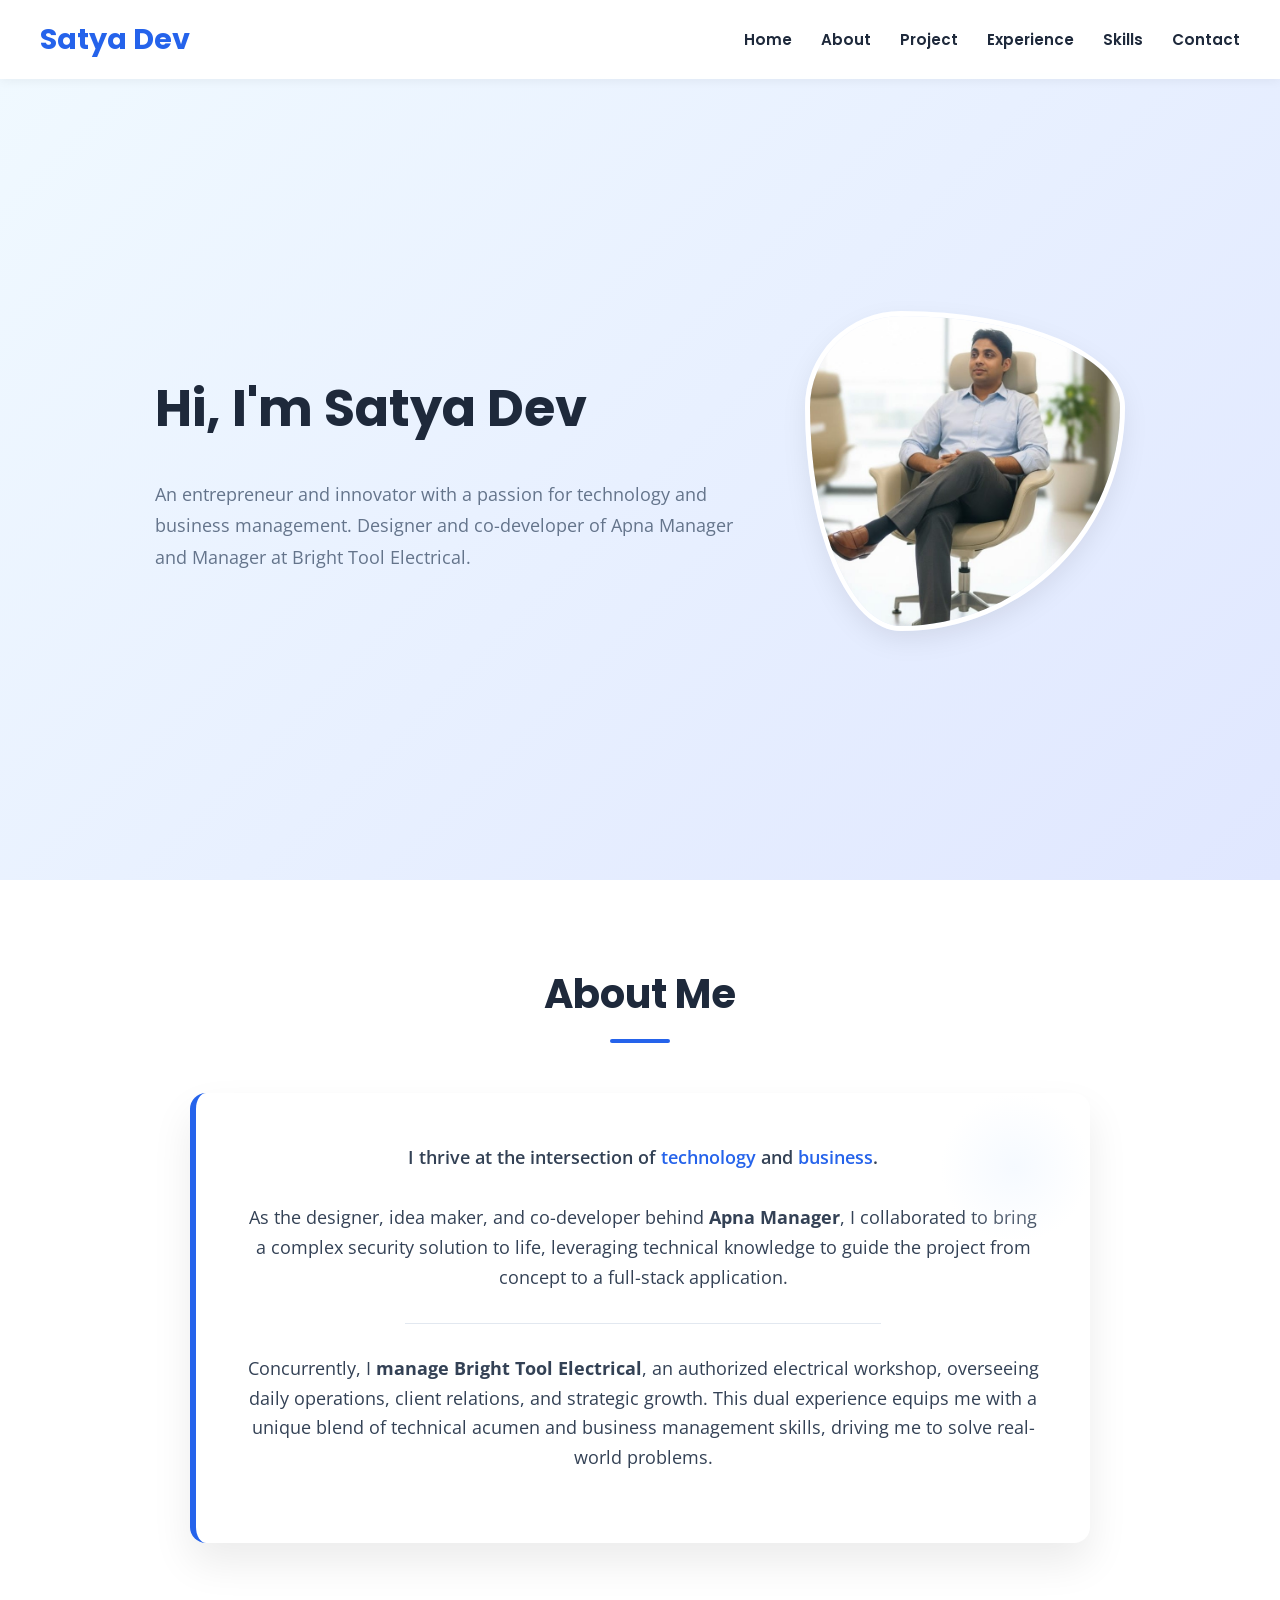
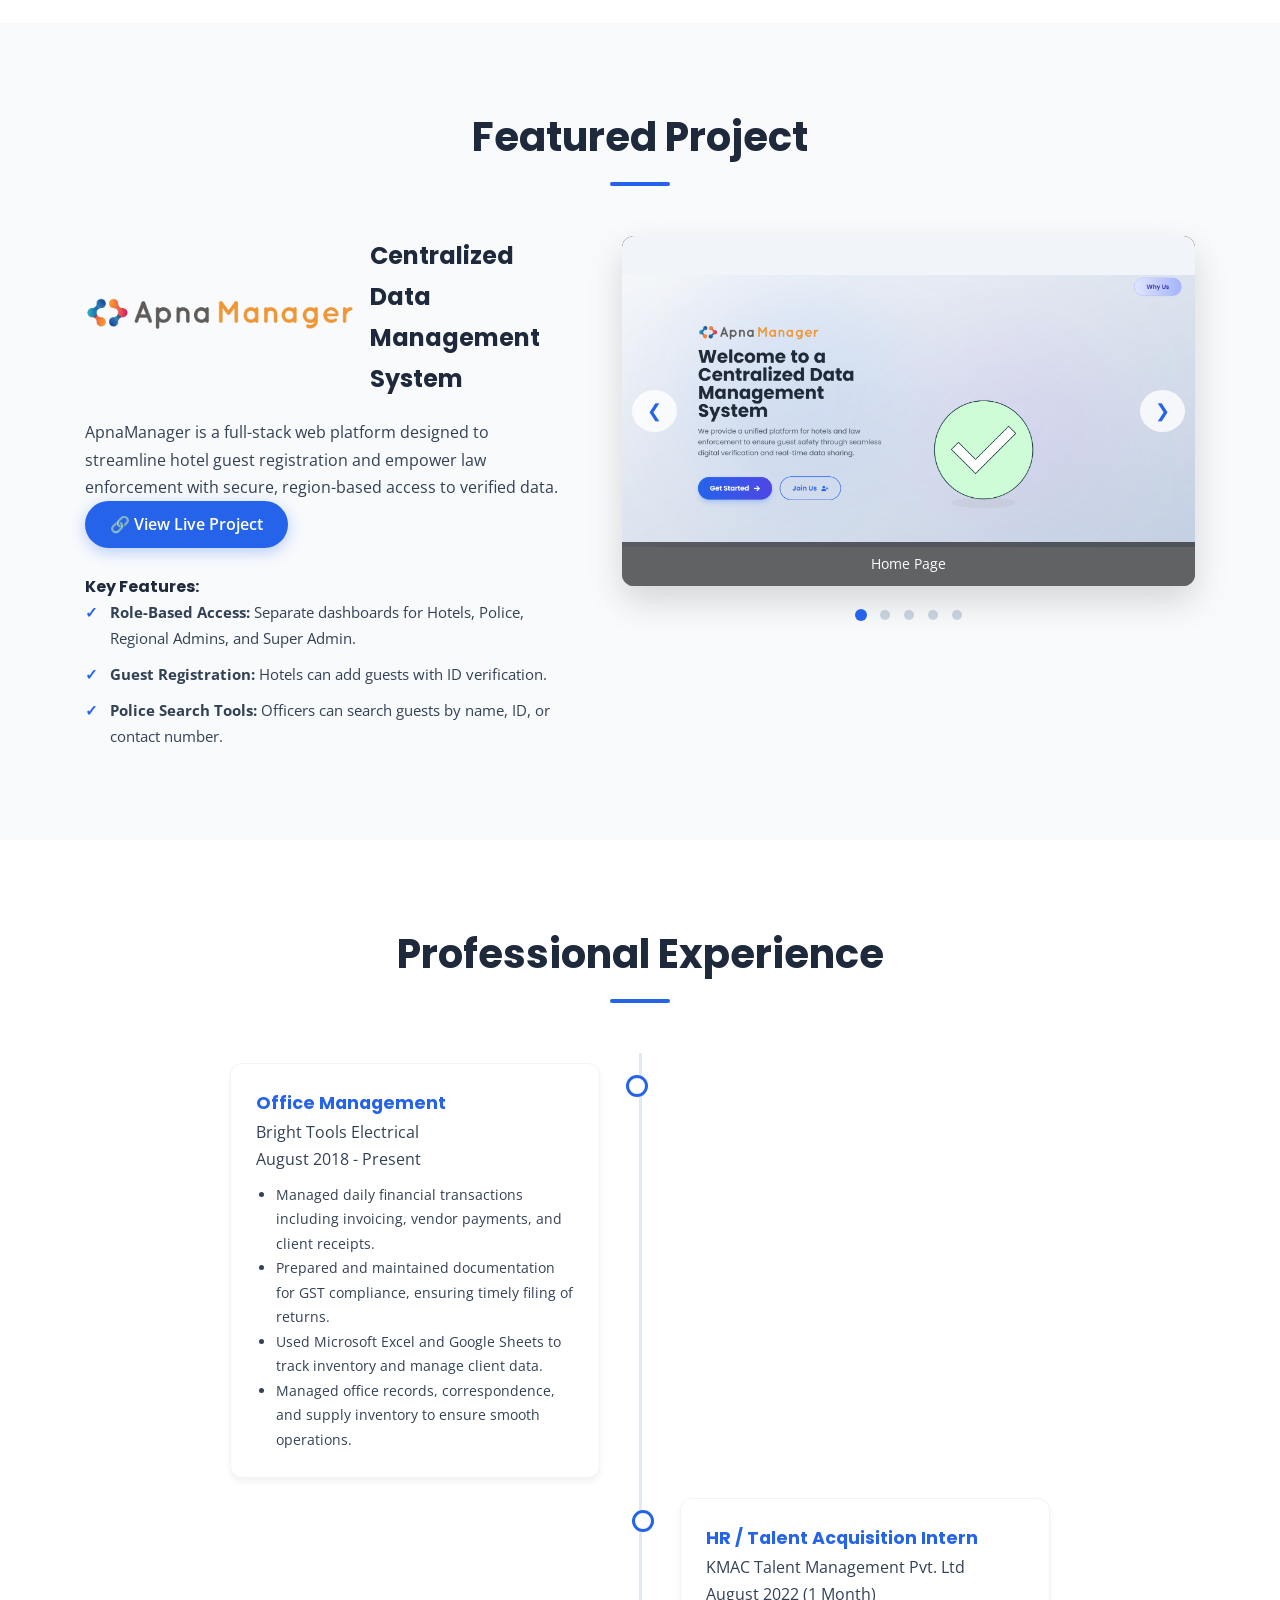
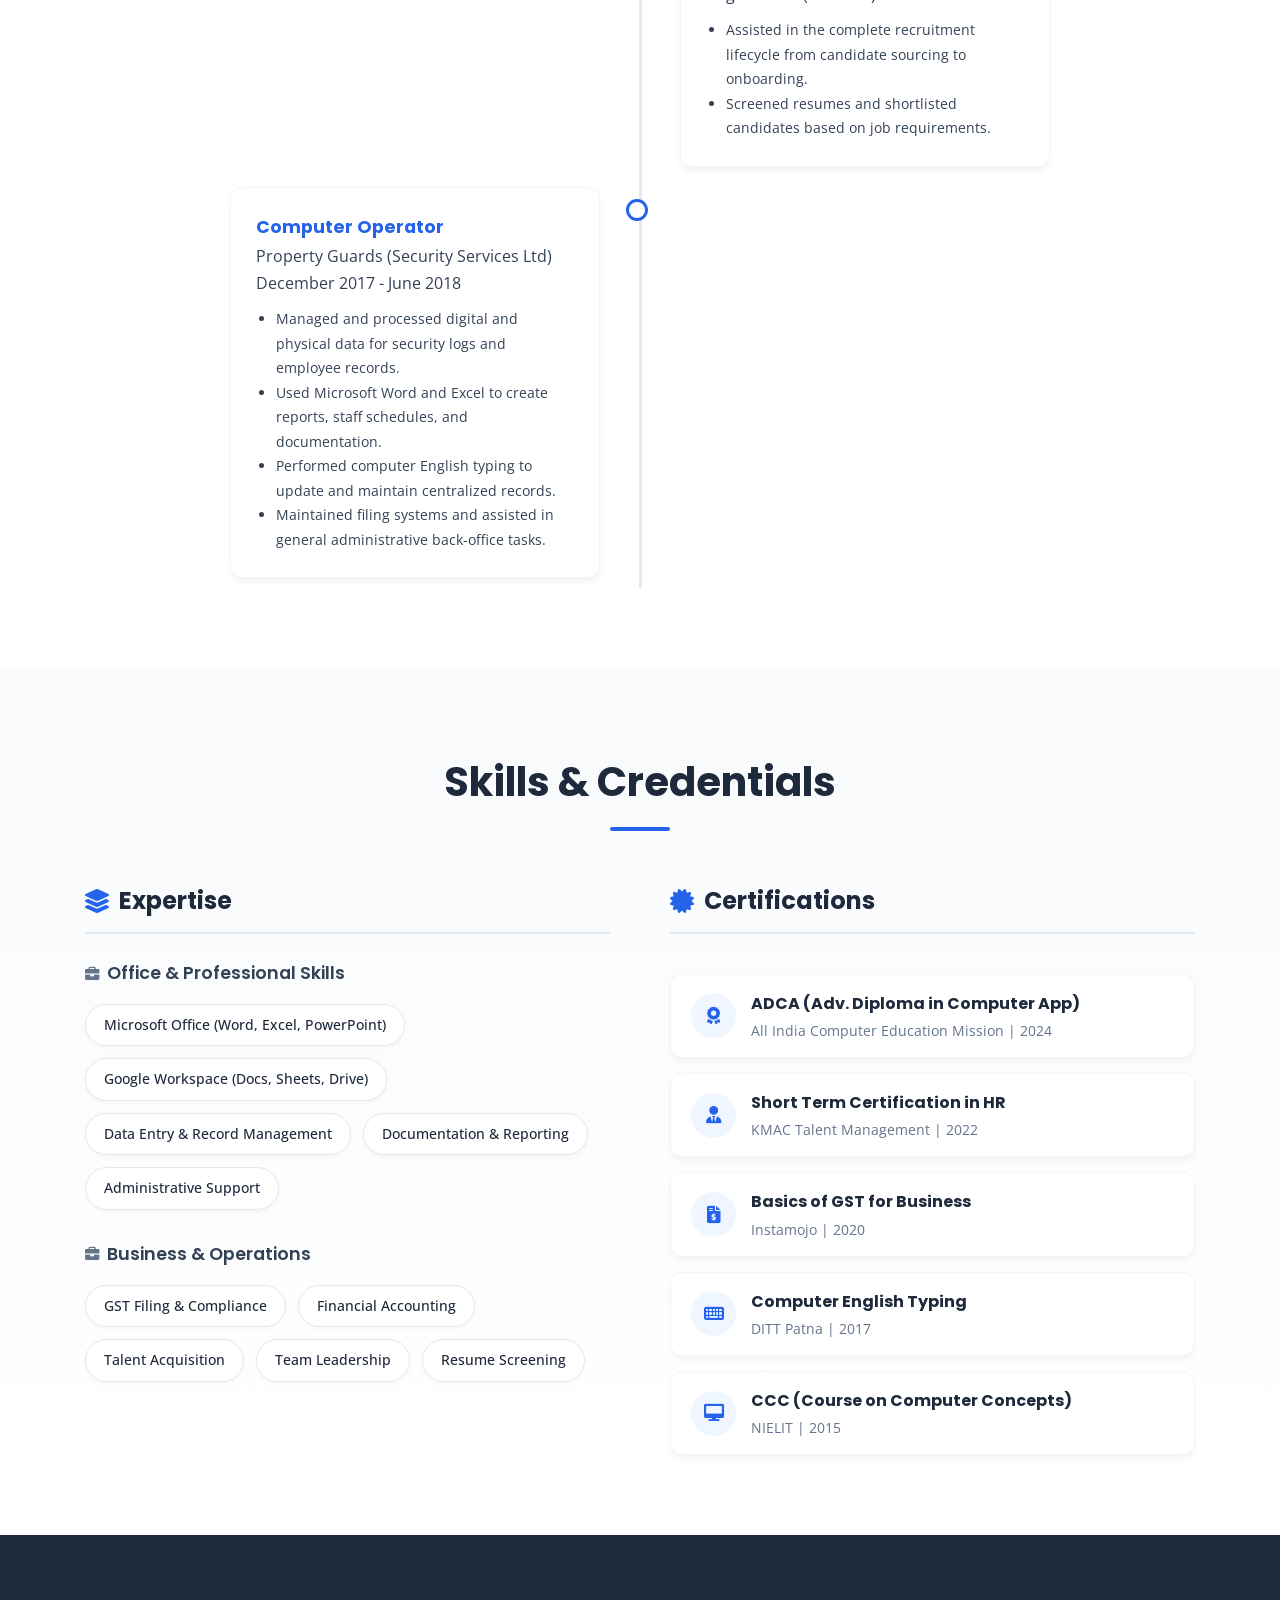
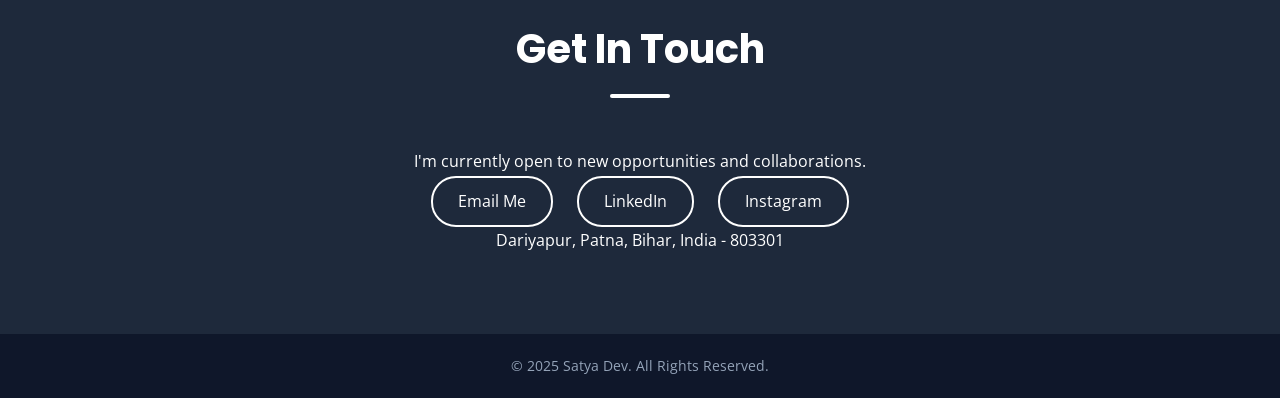
==== commit 6d542fff: "fix some issue" ====
--- a/index.html
+++ b/index.html
@@ -141,13 +141,14 @@
         <div class="timeline">
             <div class="timeline-item left animate-on-scroll from-left">
                 <div class="timeline-content">
-                    <h4>Administrative & Accounts Manager</h4>
+                    <h4>Office Management</h4>
                     <p class="company">Bright Tools Electrical</p>
                     <p class="date">August 2018 - Present</p>
                     <ul class="experience-list">
                         <li>Managed daily financial transactions including invoicing, vendor payments, and client receipts.</li>
                         <li>Prepared and maintained documentation for GST compliance, ensuring timely filing of returns.</li>
                         <li>Used Microsoft Excel and Google Sheets to track inventory and manage client data.</li>
+                        <li>Managed office records, correspondence, and supply inventory to ensure smooth operations.</li>
                     </ul>
                 </div>
             </div>
@@ -166,12 +167,14 @@
 
             <div class="timeline-item left animate-on-scroll from-left">
                 <div class="timeline-content">
-                    <h4>Administrative & Data Associate</h4>
+                    <h4>Computer Operator</h4>
                     <p class="company">Property Guards (Security Services Ltd)</p>
                     <p class="date">December 2017 - June 2018</p>
                     <ul class="experience-list">
-                        <li>Managed and maintained large volumes of digital and physical data related to security logs.</li>
-                        <li>Created reports, staff schedules, and documentation using Microsoft Office.</li>
+                        <li>Managed and processed digital and physical data for security logs and employee records.</li>
+                        <li>Used Microsoft Word and Excel to create reports, staff schedules, and documentation.</li>
+                        <li>Performed computer English typing to update and maintain centralized records.</li>
+                        <li>Maintained filing systems and assisted in general administrative back-office tasks.</li>
                     </ul>
                 </div>
             </div>
@@ -183,12 +186,11 @@
             <h2 class="section-title">Skills & Credentials</h2>
             
             <div class="skills-wrapper">
-                
                 <div class="skills-column">
                     <h3 class="col-header"><i class="fas fa-layer-group"></i> Expertise</h3>
                     
                     <div class="skill-group">
-                     <h4><i class="fas fa-briefcase"></i> Office & Professional Skills</h4>
+                        <h4><i class="fas fa-briefcase"></i> Office & Professional Skills</h4>
                         <div class="skill-tags">
                             <span>Microsoft Office (Word, Excel, PowerPoint)</span>
                             <span>Google Workspace (Docs, Sheets, Drive)</span>
@@ -197,7 +199,6 @@
                             <span>Administrative Support</span>
                         </div>
                     </div>
-
 
                     <div class="skill-group">
                         <h4><i class="fas fa-briefcase"></i> Business & Operations</h4>
@@ -253,7 +254,6 @@
                             <span class="issuer">NIELIT | 2015</span>
                         </div>
                     </div>
-
                 </div>
             </div>
         </div>
@@ -266,6 +266,7 @@
             <div class="contact-links">
                 <a href="mailto:satyadev.mail29@gmail.com">Email Me</a>
                 <a href="https://www.linkedin.com/in/satya-dev-a24380364" target="_blank" rel="noopener noreferrer">LinkedIn</a>
+                <a href="https://www.instagram.com/hey.satyadev/" target="_blank" rel="noopener noreferrer">Instagram</a>
             </div>
             <div class="address">
                 <p>Dariyapur, Patna, Bihar, India - 803301</p>
@@ -280,4 +281,4 @@
     <script src="script.js"></script>
 
 </body>
-</html>+</html>
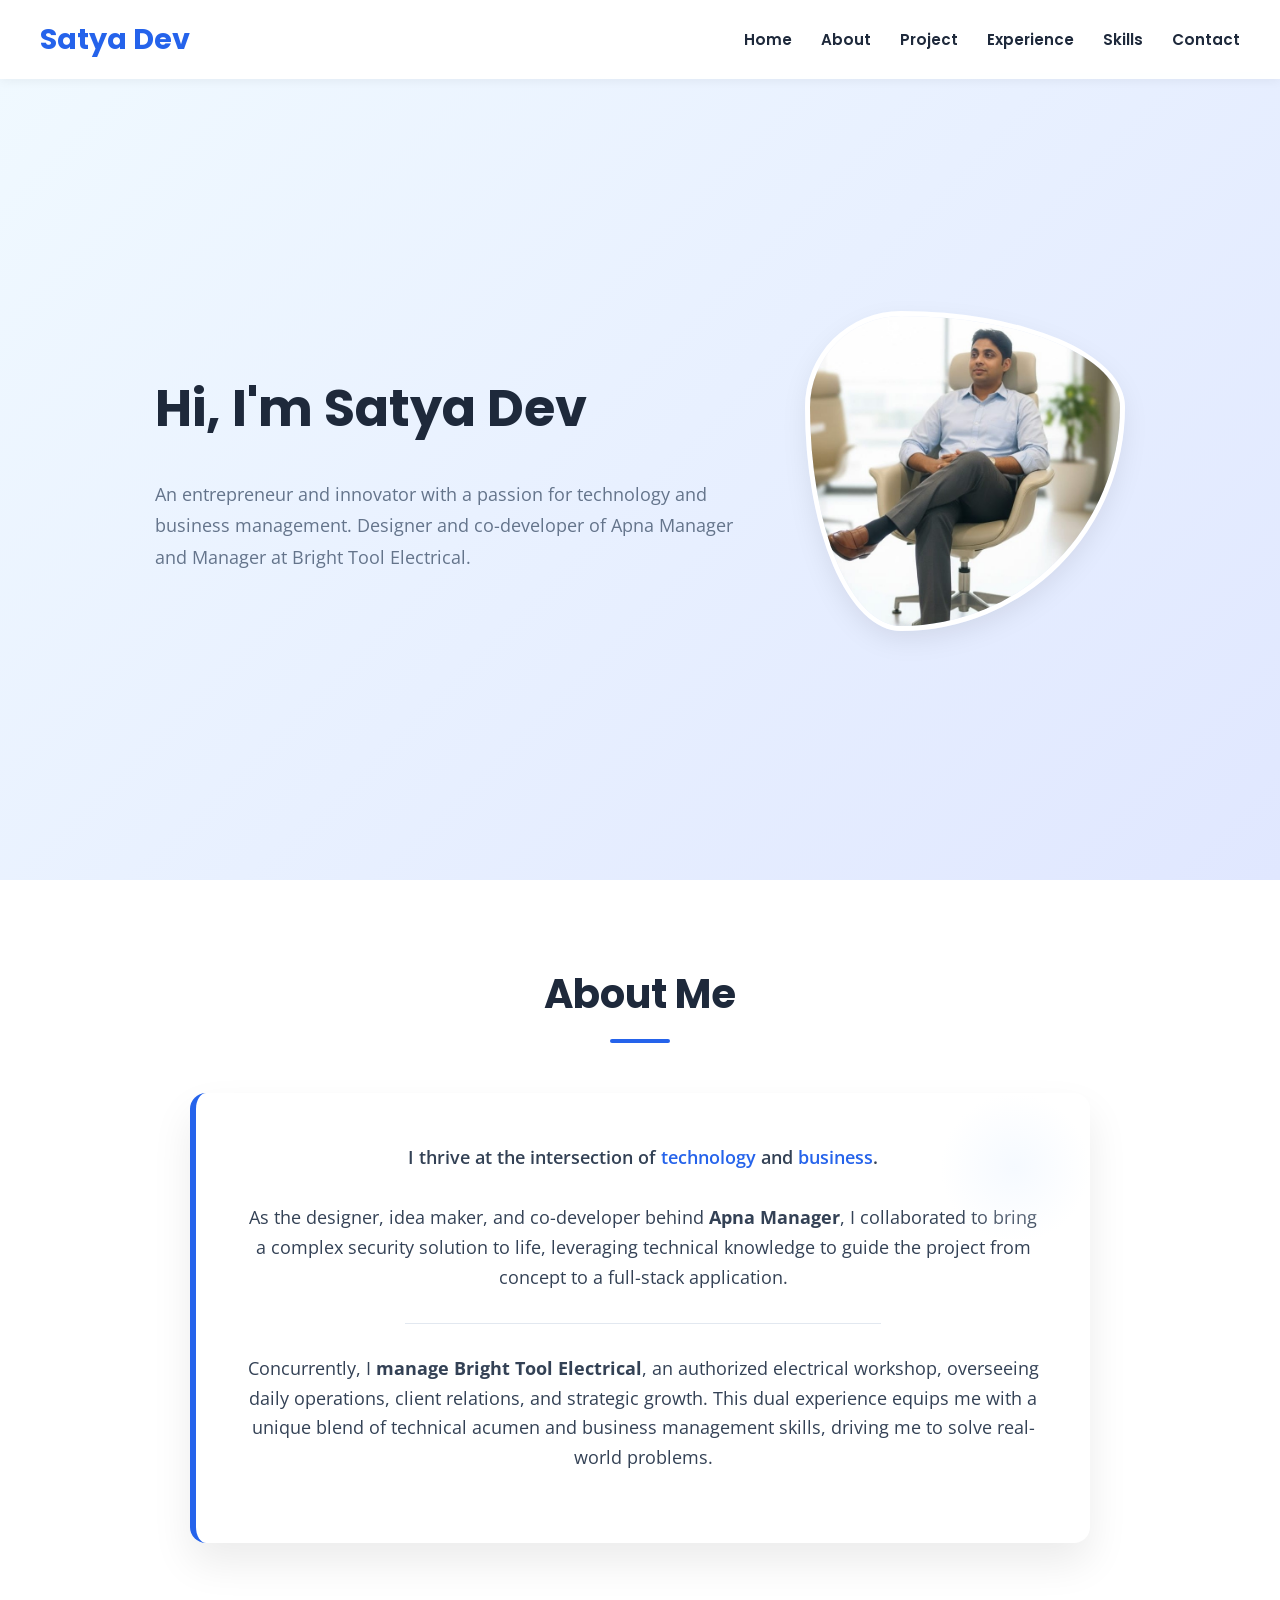
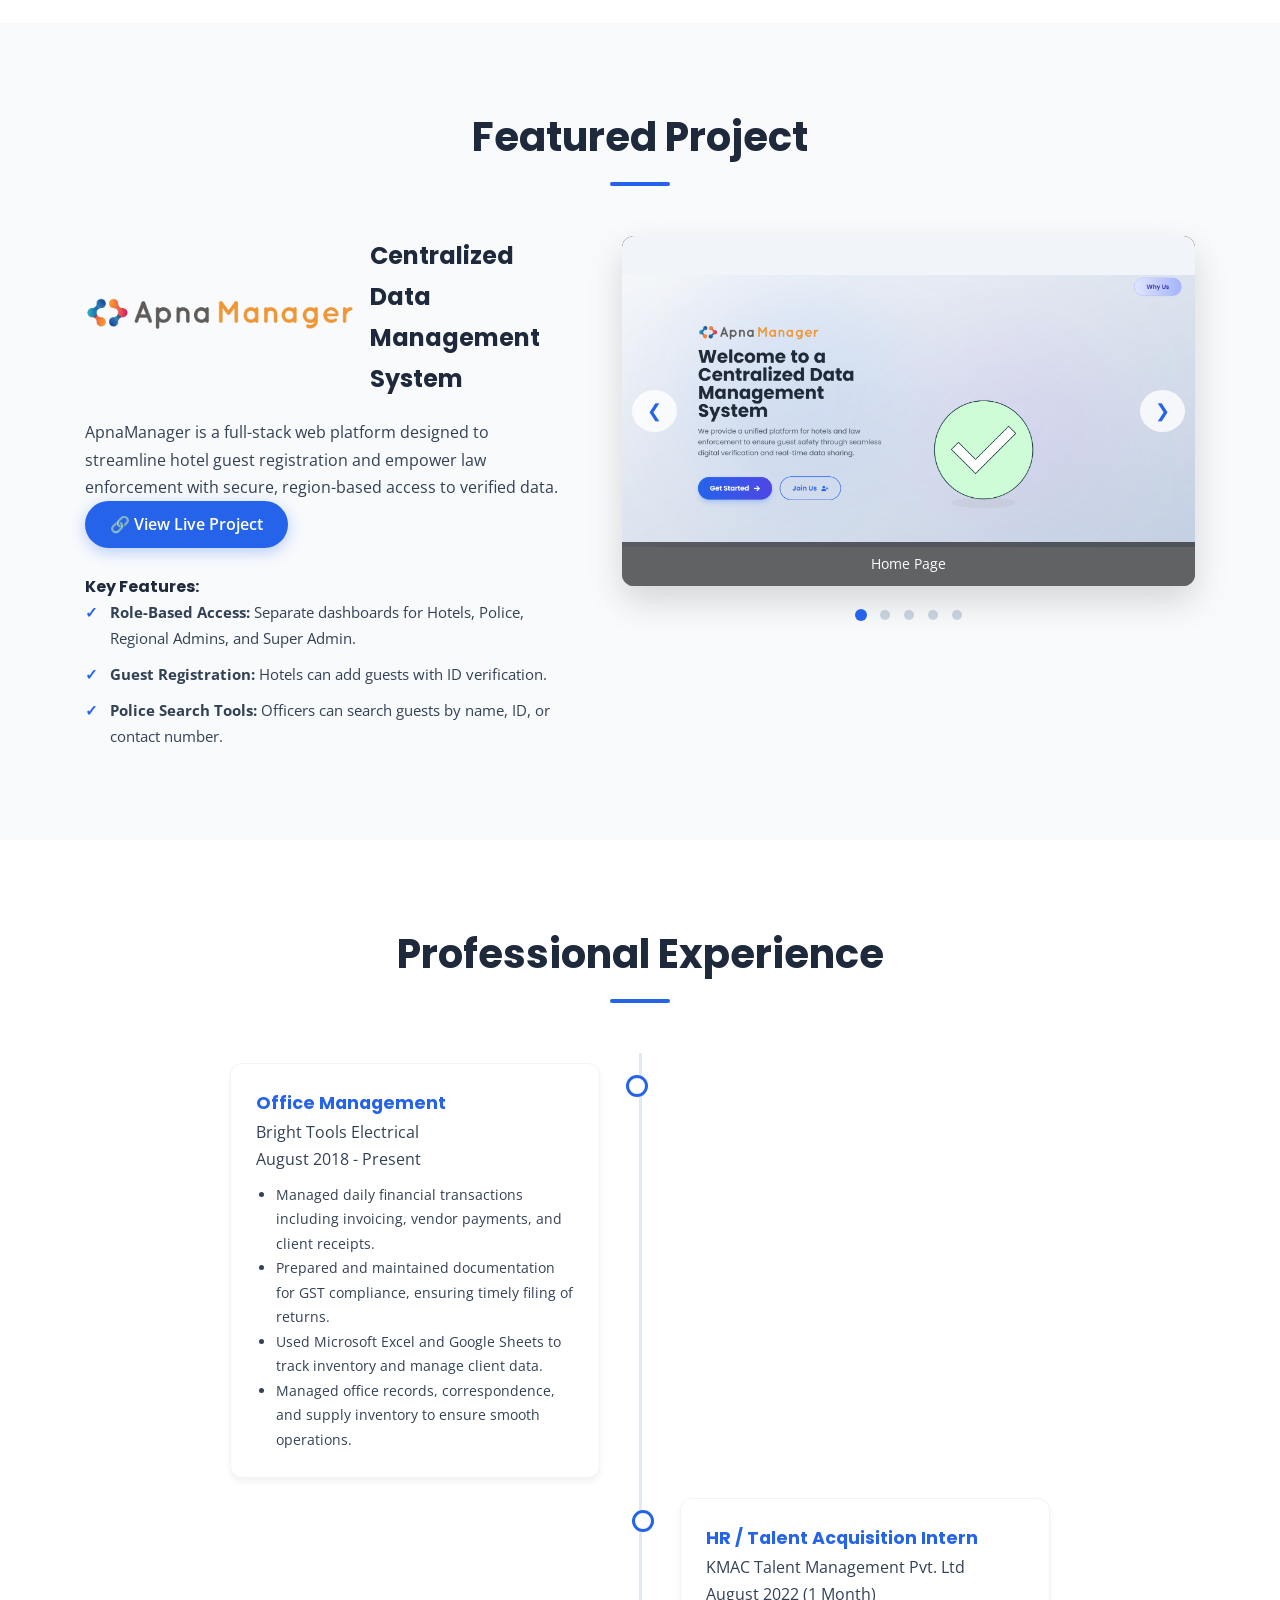
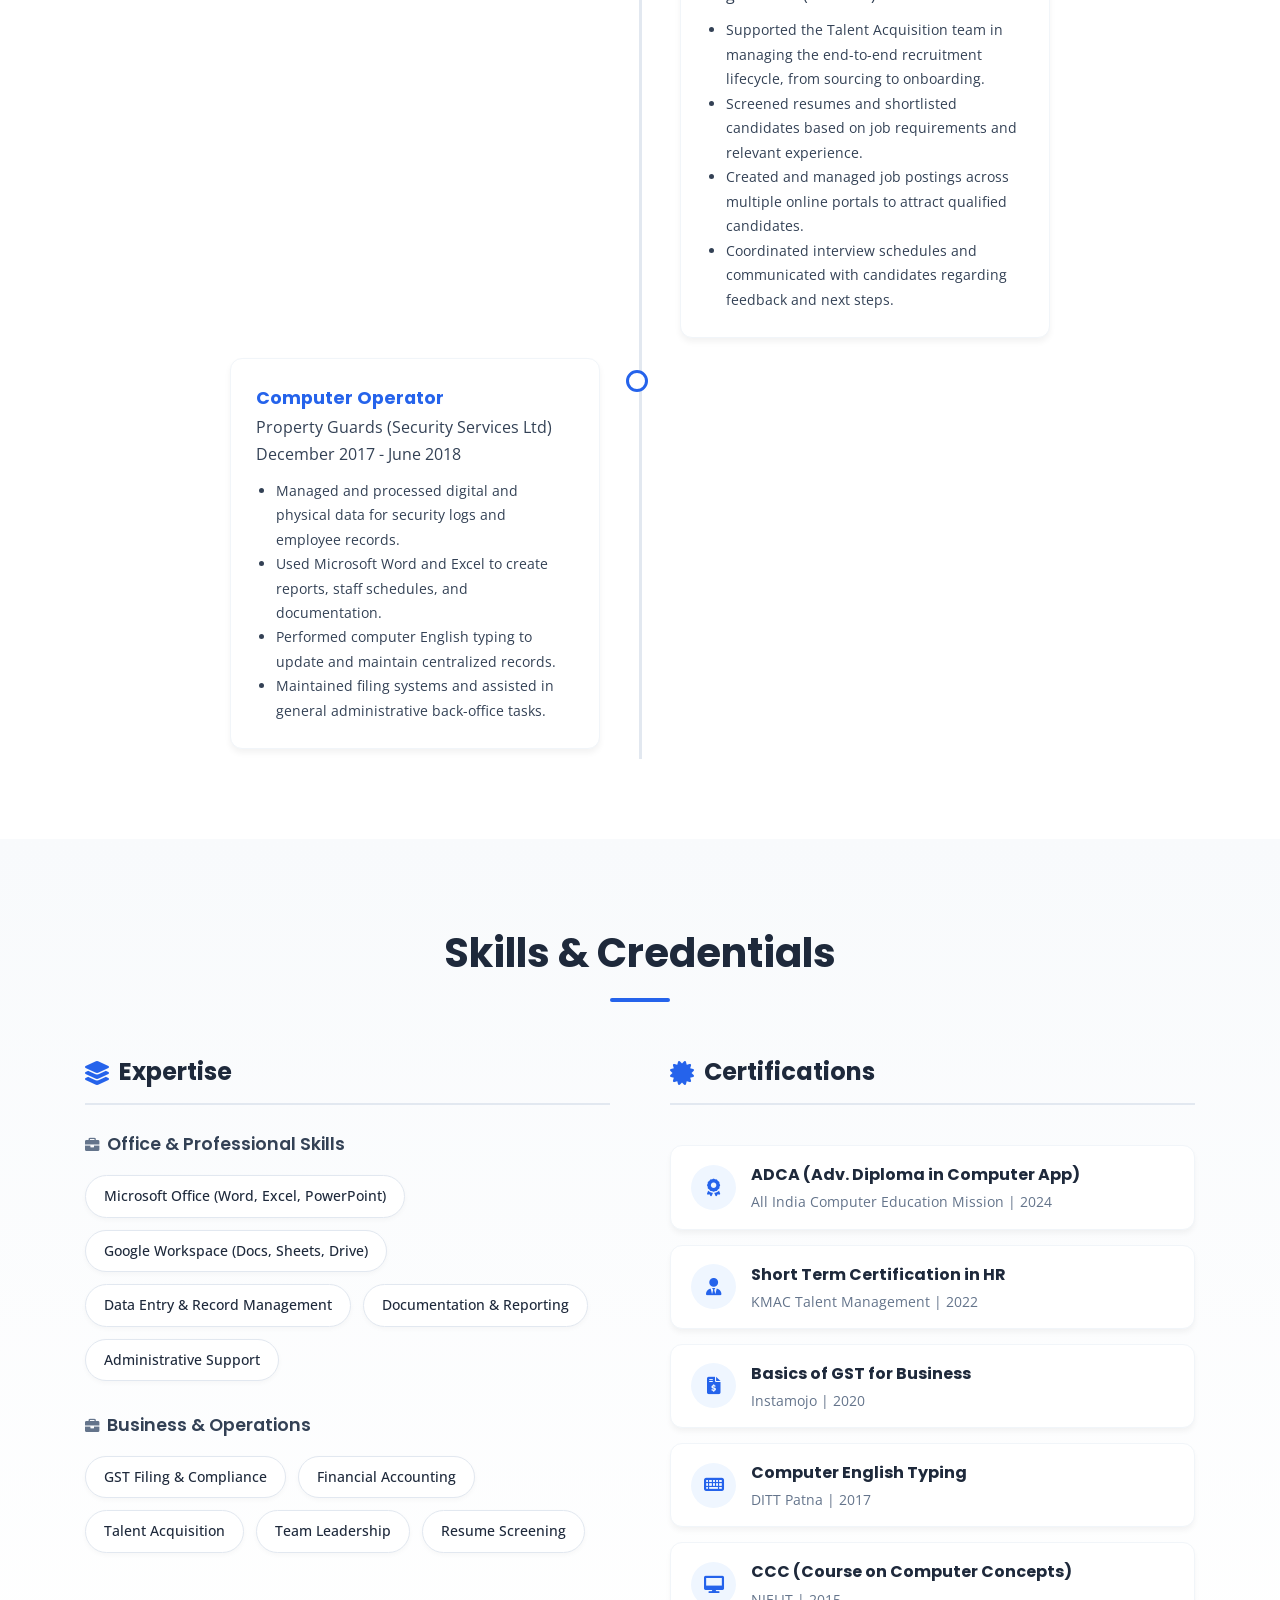
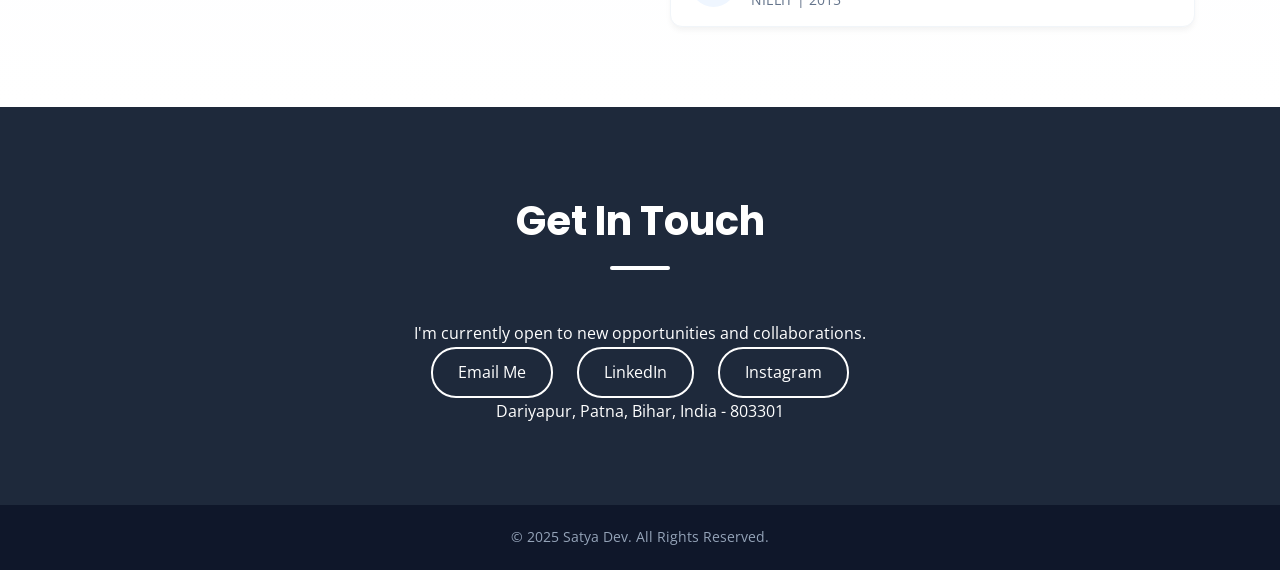
==== commit 6a8cb7bd: "refine experience section in index.html for clarity and detail" ====
--- a/index.html
+++ b/index.html
@@ -159,11 +159,14 @@
                     <p class="company">KMAC Talent Management Pvt. Ltd</p>
                     <p class="date">August 2022 (1 Month)</p>
                     <ul class="experience-list">
-                        <li>Assisted in the complete recruitment lifecycle from candidate sourcing to onboarding.</li>
-                        <li>Screened resumes and shortlisted candidates based on job requirements.</li>
+                        <li>Supported the Talent Acquisition team in managing the end-to-end recruitment lifecycle, from sourcing to onboarding.</li>
+                        <li>Screened resumes and shortlisted candidates based on job requirements and relevant experience.</li>
+                        <li>Created and managed job postings across multiple online portals to attract qualified candidates.</li>
+                        <li>Coordinated interview schedules and communicated with candidates regarding feedback and next steps.</li>
                     </ul>
                 </div>
             </div>
+
 
             <div class="timeline-item left animate-on-scroll from-left">
                 <div class="timeline-content">
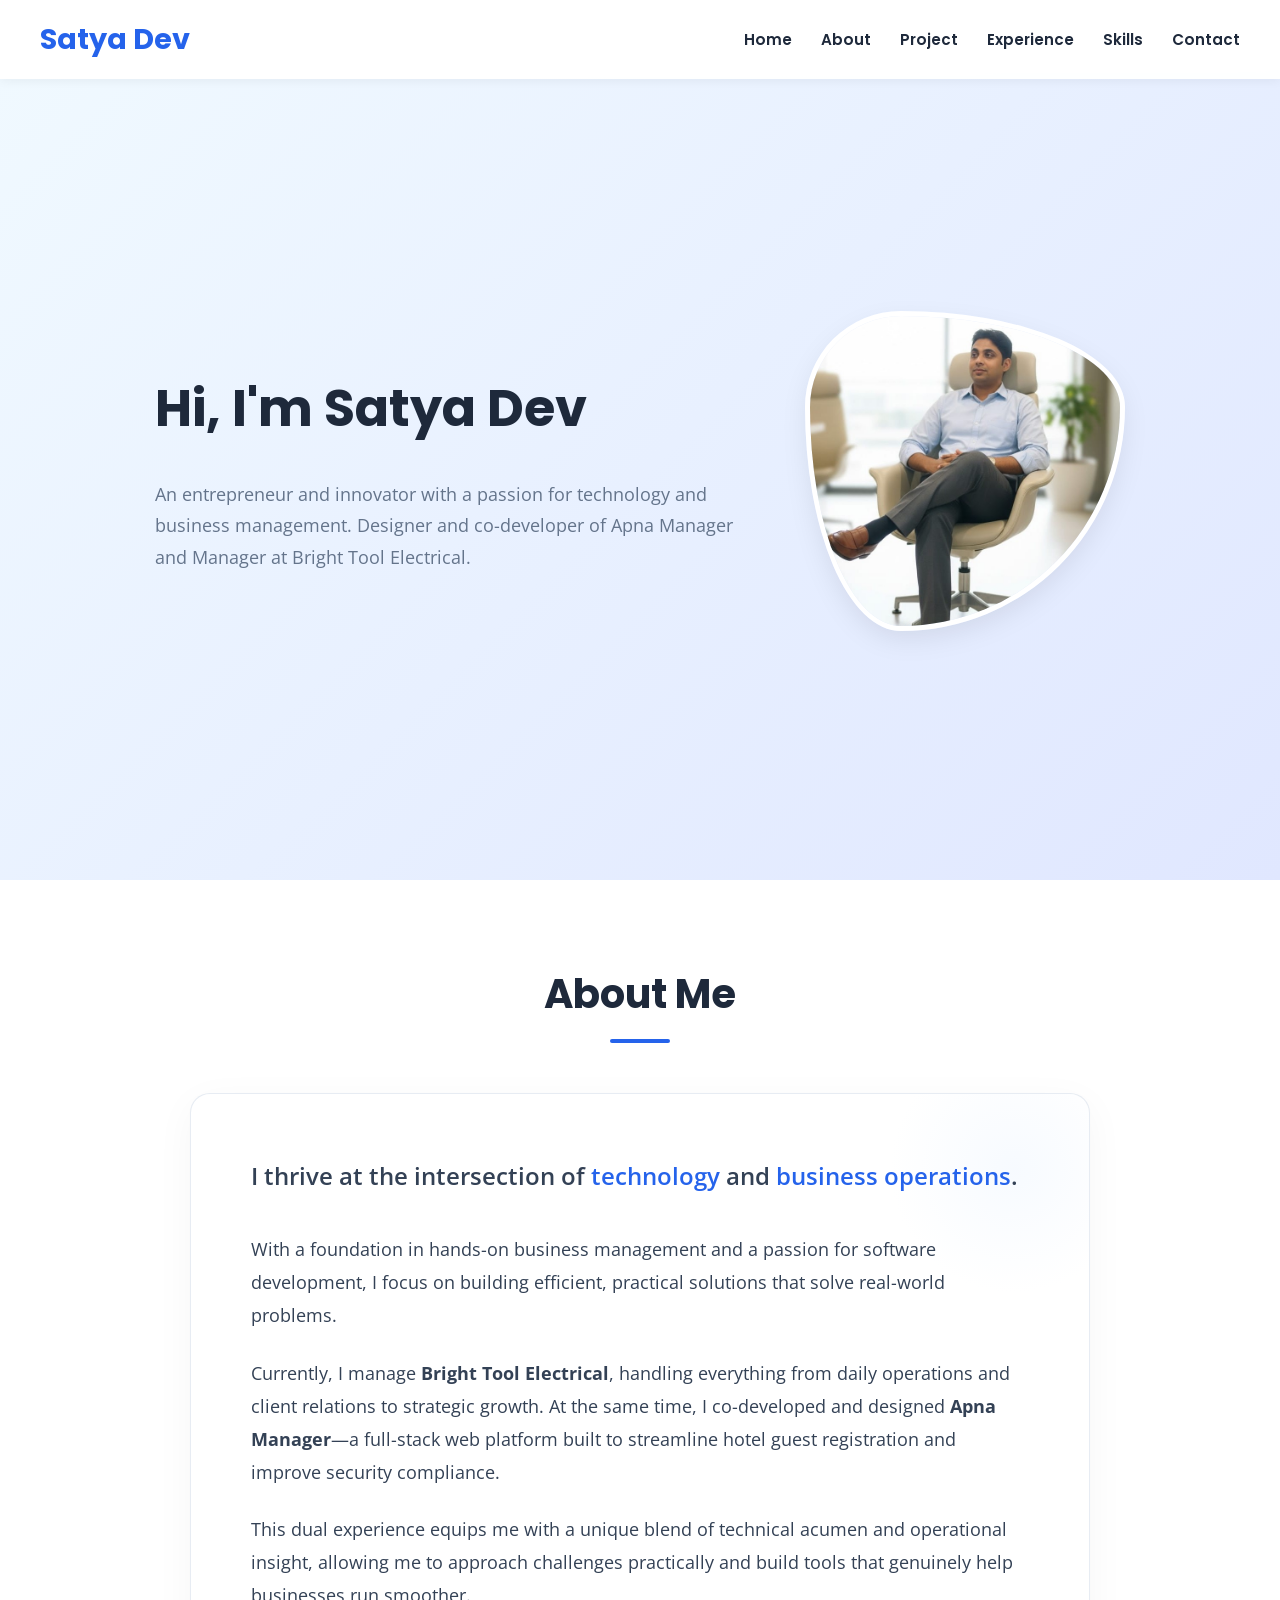
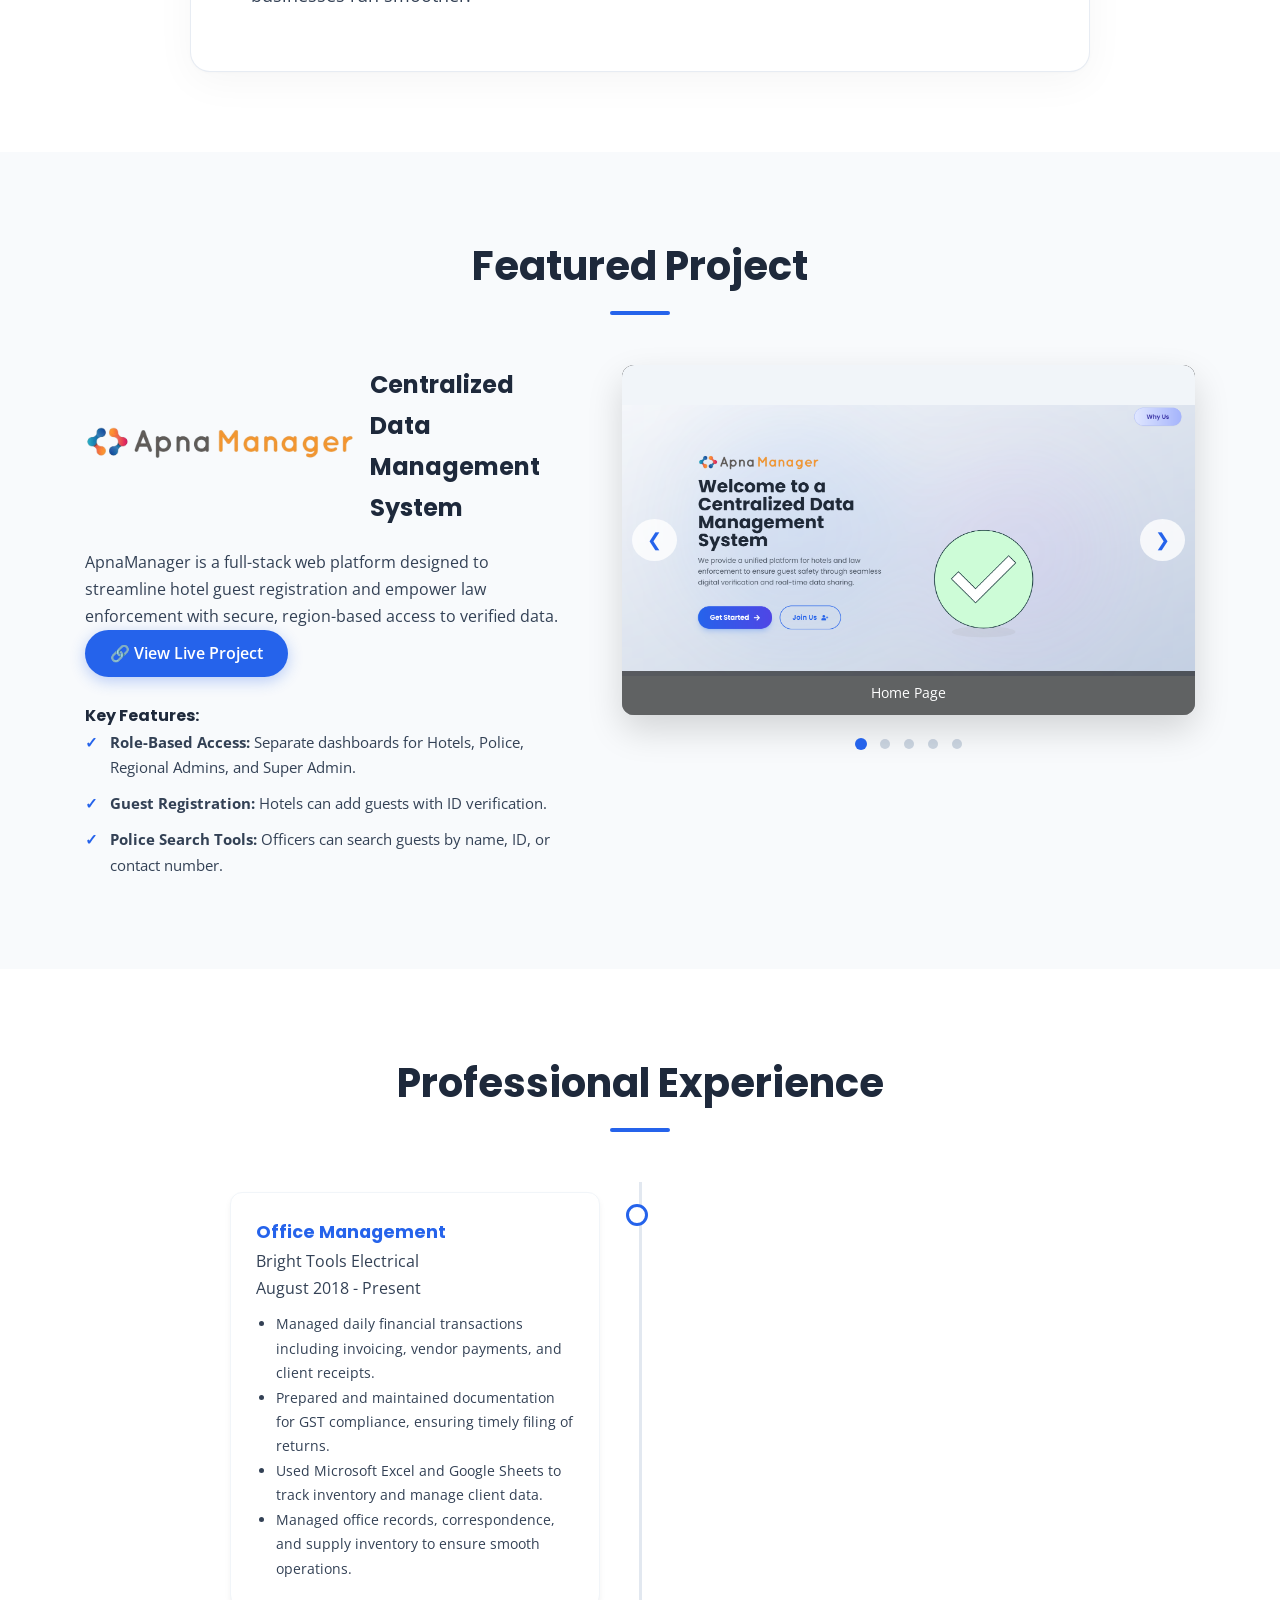
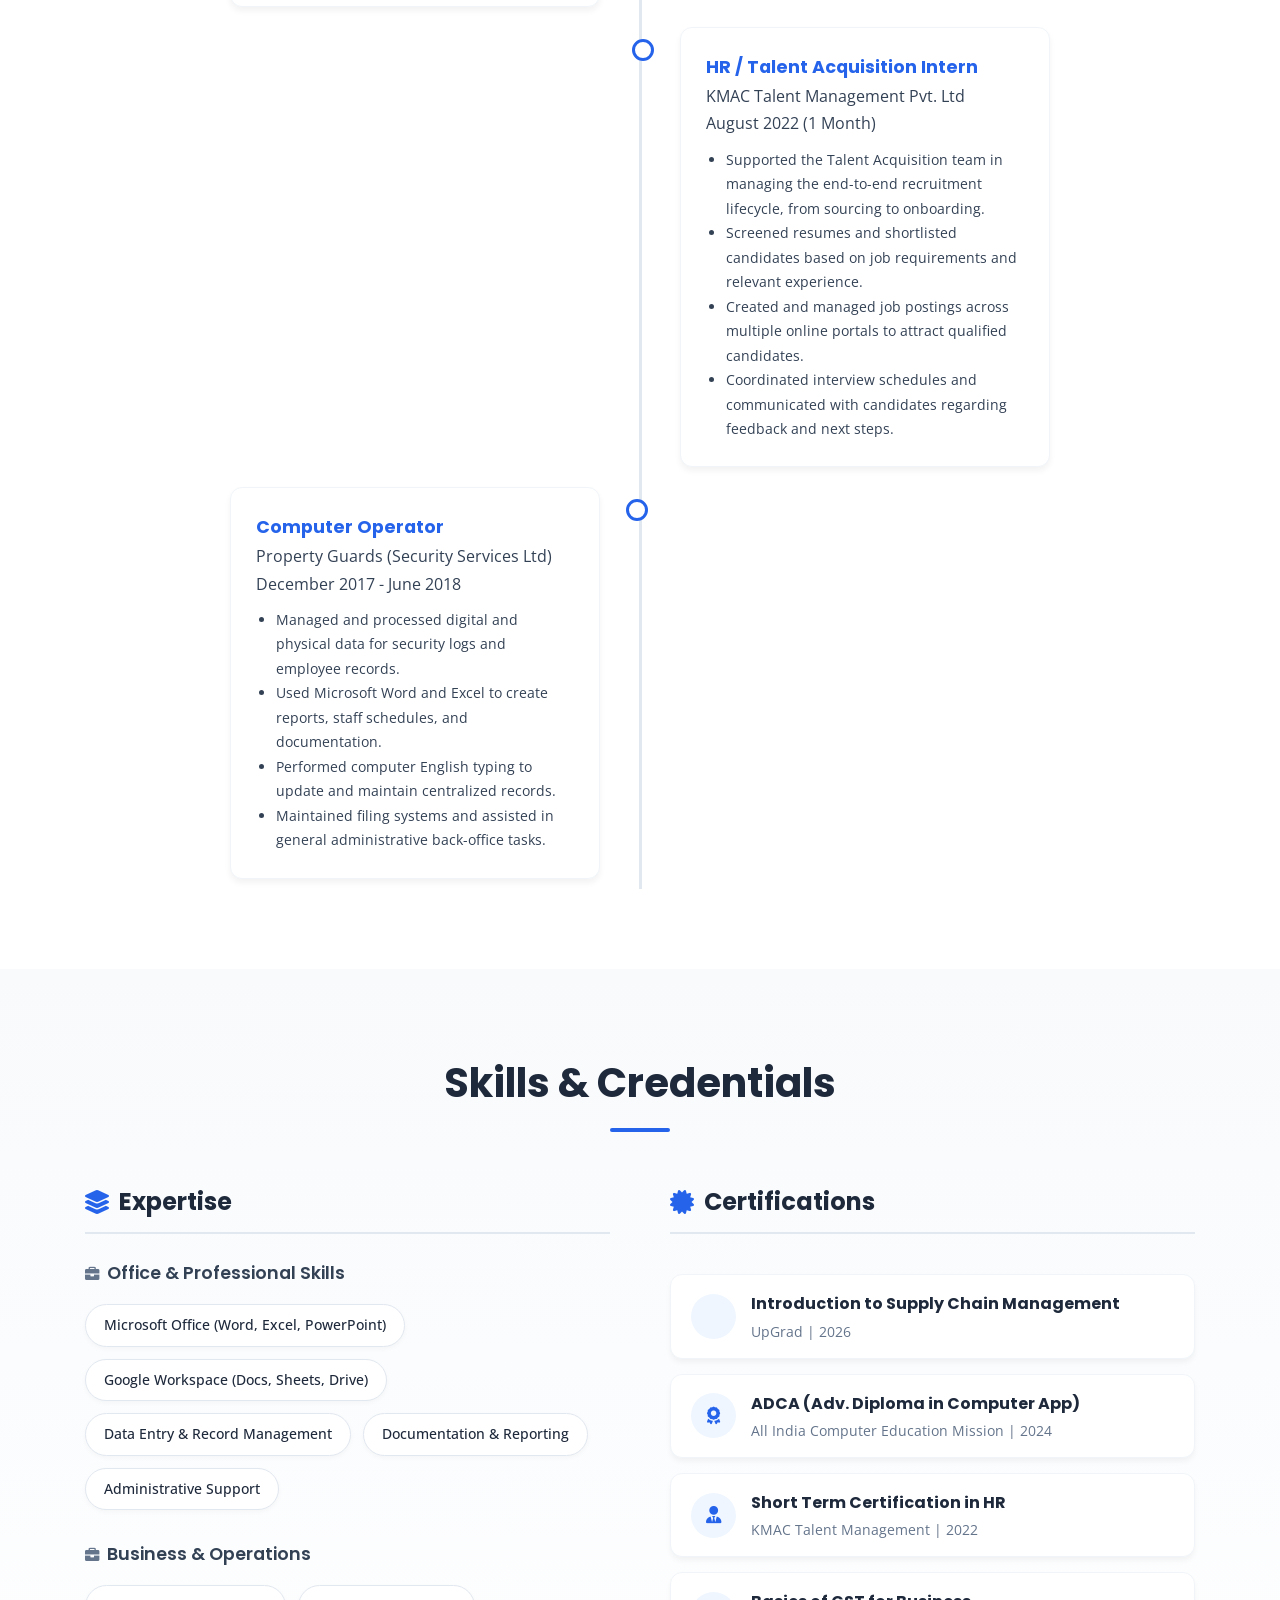
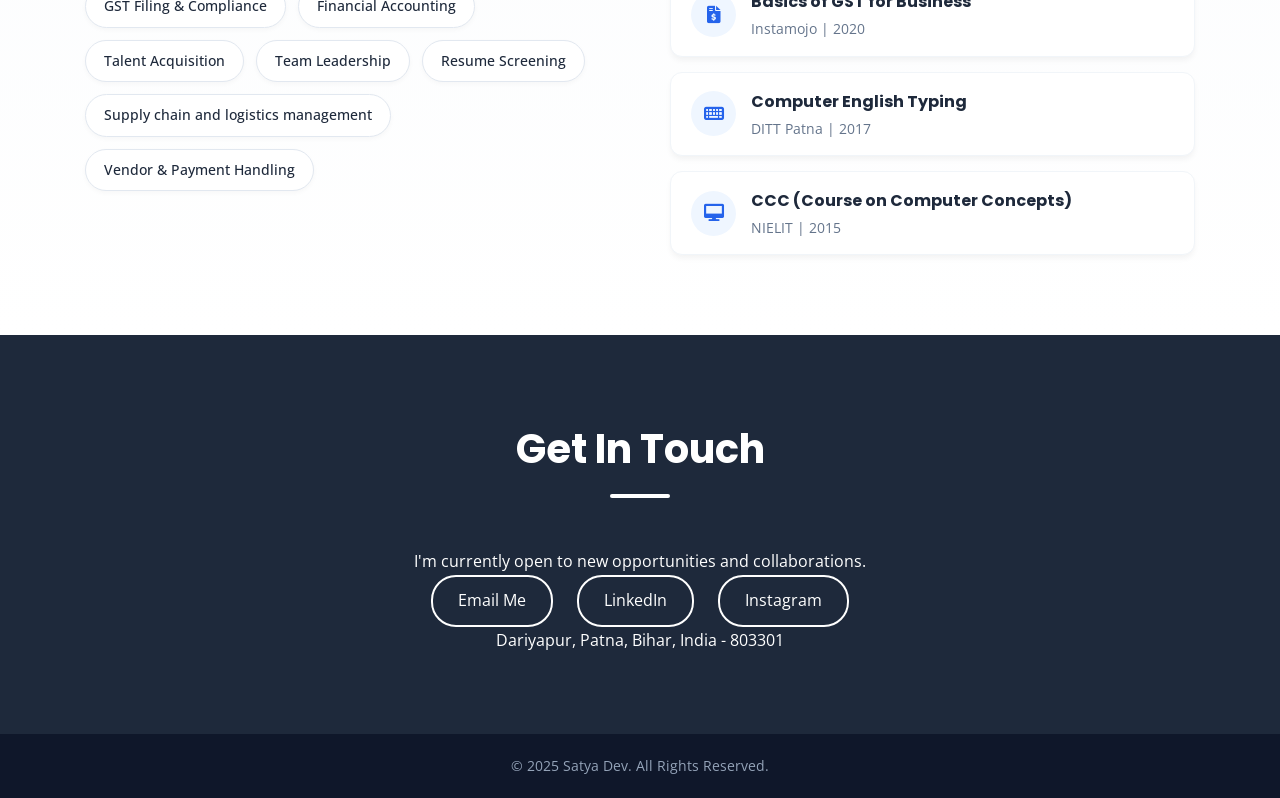
==== commit e6cd4063: "refactor: update professional biography, refine project descriptions, and expand skill set documenta" ====
--- a/index.html
+++ b/index.html
@@ -1,18 +1,22 @@
 <!DOCTYPE html>
 <html lang="en">
+
 <head>
     <meta charset="UTF-8">
     <meta name="viewport" content="width=device-width, initial-scale=1.0">
     <title>Satya Dev | Founder & Developer</title>
-    
+
     <link rel="preconnect" href="https://fonts.googleapis.com">
     <link rel="preconnect" href="https://fonts.gstatic.com" crossorigin>
-    <link href="https://fonts.googleapis.com/css2?family=Open+Sans:wght@400;600&family=Poppins:wght@500;600;700&display=swap" rel="stylesheet">
-    
+    <link
+        href="https://fonts.googleapis.com/css2?family=Open+Sans:wght@400;600&family=Poppins:wght@500;600;700&display=swap"
+        rel="stylesheet">
+
     <link rel="stylesheet" href="style.css">
-    
+
     <link rel="stylesheet" href="https://cdnjs.cloudflare.com/ajax/libs/font-awesome/6.0.0/css/all.min.css">
 </head>
+
 <body>
 
     <header class="header">
@@ -32,7 +36,8 @@
             <div class="hero-content">
                 <h1><span id="typing-effect"></span></h1>
                 <p class="subtitle">
-                    An entrepreneur and innovator with a passion for technology and business management. Designer and co-developer of Apna Manager and Manager at Bright Tool Electrical.
+                    An entrepreneur and innovator with a passion for technology and business management. Designer and
+                    co-developer of Apna Manager and Manager at Bright Tool Electrical.
                 </p>
             </div>
             <div class="hero-image-container">
@@ -47,14 +52,23 @@
             <div class="about-card">
                 <div class="about-content">
                     <p class="highlight-text">
-                        I thrive at the intersection of <span class="text-primary">technology</span> and <span class="text-primary">business</span>.
+                        I thrive at the intersection of <span class="text-primary">technology</span> and <span
+                            class="text-primary">business operations</span>.
                     </p>
                     <p>
-                        As the designer, idea maker, and co-developer behind <strong>Apna Manager</strong>, I collaborated to bring a complex security solution to life, leveraging technical knowledge to guide the project from concept to a full-stack application.
-                    </p>
-                    <hr class="divider">
+                        With a foundation in hands-on business management and a passion for software development, I
+                        focus on building efficient, practical solutions that solve real-world problems.
+                    </p>
                     <p>
-                        Concurrently, I <strong>manage Bright Tool Electrical</strong>, an authorized electrical workshop, overseeing daily operations, client relations, and strategic growth. This dual experience equips me with a unique blend of technical acumen and business management skills, driving me to solve real-world problems.
+                        Currently, I manage <strong>Bright Tool Electrical</strong>, handling everything from daily
+                        operations and client relations to strategic growth. At the same time, I co-developed and
+                        designed <strong>Apna Manager</strong>—a full-stack web platform built to streamline hotel guest
+                        registration and improve security compliance.
+                    </p>
+                    <p>
+                        This dual experience equips me with a unique blend of technical acumen and operational insight,
+                        allowing me to approach challenges practically and build tools that genuinely help businesses
+                        run smoother.
                     </p>
                 </div>
             </div>
@@ -76,23 +90,23 @@
                         </h2>
                     </div>
                     <p>
-                        ApnaManager is a full-stack web platform designed to streamline hotel guest registration 
+                        ApnaManager is a full-stack web platform designed to streamline hotel guest registration
                         and empower law enforcement with secure, region-based access to verified data.
                     </p>
 
-                    <a href="https://apnamanager.vercel.app/" 
-                       class="live-demo-btn" 
-                       target="_blank" 
-                       rel="noopener noreferrer">
-                       🔗 View Live Project
+                    <a href="https://apnamanager.vercel.app/" class="live-demo-btn" target="_blank"
+                        rel="noopener noreferrer">
+                        🔗 View Live Project
                     </a>
 
                     <div class="project-features">
                         <h4>Key Features:</h4>
                         <ul>
-                            <li><strong>Role-Based Access:</strong> Separate dashboards for Hotels, Police, Regional Admins, and Super Admin.</li>
+                            <li><strong>Role-Based Access:</strong> Separate dashboards for Hotels, Police, Regional
+                                Admins, and Super Admin.</li>
                             <li><strong>Guest Registration:</strong> Hotels can add guests with ID verification.</li>
-                            <li><strong>Police Search Tools:</strong> Officers can search guests by name, ID, or contact number.</li>
+                            <li><strong>Police Search Tools:</strong> Officers can search guests by name, ID, or contact
+                                number.</li>
                         </ul>
                     </div>
                 </div>
@@ -123,7 +137,7 @@
                         <button class="slider-btn prev-btn" onclick="moveSlide(-1)">&#10094;</button>
                         <button class="slider-btn next-btn" onclick="moveSlide(1)">&#10095;</button>
                     </div>
-                    
+
                     <div class="slider-dots">
                         <span class="dot active" onclick="currentSlide(1)"></span>
                         <span class="dot" onclick="currentSlide(2)"></span>
@@ -145,10 +159,13 @@
                     <p class="company">Bright Tools Electrical</p>
                     <p class="date">August 2018 - Present</p>
                     <ul class="experience-list">
-                        <li>Managed daily financial transactions including invoicing, vendor payments, and client receipts.</li>
-                        <li>Prepared and maintained documentation for GST compliance, ensuring timely filing of returns.</li>
+                        <li>Managed daily financial transactions including invoicing, vendor payments, and client
+                            receipts.</li>
+                        <li>Prepared and maintained documentation for GST compliance, ensuring timely filing of returns.
+                        </li>
                         <li>Used Microsoft Excel and Google Sheets to track inventory and manage client data.</li>
-                        <li>Managed office records, correspondence, and supply inventory to ensure smooth operations.</li>
+                        <li>Managed office records, correspondence, and supply inventory to ensure smooth operations.
+                        </li>
                     </ul>
                 </div>
             </div>
@@ -159,10 +176,14 @@
                     <p class="company">KMAC Talent Management Pvt. Ltd</p>
                     <p class="date">August 2022 (1 Month)</p>
                     <ul class="experience-list">
-                        <li>Supported the Talent Acquisition team in managing the end-to-end recruitment lifecycle, from sourcing to onboarding.</li>
-                        <li>Screened resumes and shortlisted candidates based on job requirements and relevant experience.</li>
-                        <li>Created and managed job postings across multiple online portals to attract qualified candidates.</li>
-                        <li>Coordinated interview schedules and communicated with candidates regarding feedback and next steps.</li>
+                        <li>Supported the Talent Acquisition team in managing the end-to-end recruitment lifecycle, from
+                            sourcing to onboarding.</li>
+                        <li>Screened resumes and shortlisted candidates based on job requirements and relevant
+                            experience.</li>
+                        <li>Created and managed job postings across multiple online portals to attract qualified
+                            candidates.</li>
+                        <li>Coordinated interview schedules and communicated with candidates regarding feedback and next
+                            steps.</li>
                     </ul>
                 </div>
             </div>
@@ -187,11 +208,11 @@
     <section id="skills" class="skills-certs animate-on-scroll">
         <div class="container">
             <h2 class="section-title">Skills & Credentials</h2>
-            
+
             <div class="skills-wrapper">
                 <div class="skills-column">
                     <h3 class="col-header"><i class="fas fa-layer-group"></i> Expertise</h3>
-                    
+
                     <div class="skill-group">
                         <h4><i class="fas fa-briefcase"></i> Office & Professional Skills</h4>
                         <div class="skill-tags">
@@ -211,13 +232,23 @@
                             <span>Talent Acquisition</span>
                             <span>Team Leadership</span>
                             <span>Resume Screening</span>
+                            <span>Supply chain and logistics management</span>
+                            <span>Vendor & Payment Handling</span>
                         </div>
                     </div>
                 </div>
 
                 <div class="certs-column">
                     <h3 class="col-header"><i class="fas fa-certificate"></i> Certifications</h3>
-                    
+
+                    <div class="cert-card">
+                        <div class="cert-icon"><i class="fas fa-boxes-packing"></i></div>
+                        <div class="cert-details">
+                            <h4>Introduction to Supply Chain Management</h4>
+                            <span class="issuer">UpGrad | 2026</span>
+                        </div>
+                    </div>
+
                     <div class="cert-card">
                         <div class="cert-icon"><i class="fas fa-award"></i></div>
                         <div class="cert-details">
@@ -268,8 +299,10 @@
             <p>I'm currently open to new opportunities and collaborations.</p>
             <div class="contact-links">
                 <a href="mailto:satyadev.mail29@gmail.com">Email Me</a>
-                <a href="https://www.linkedin.com/in/satya-dev-a24380364" target="_blank" rel="noopener noreferrer">LinkedIn</a>
-                <a href="https://www.instagram.com/hey.satyadev/" target="_blank" rel="noopener noreferrer">Instagram</a>
+                <a href="https://www.linkedin.com/in/satya-dev-a24380364" target="_blank"
+                    rel="noopener noreferrer">LinkedIn</a>
+                <a href="https://www.instagram.com/hey.satyadev/" target="_blank"
+                    rel="noopener noreferrer">Instagram</a>
             </div>
             <div class="address">
                 <p>Dariyapur, Patna, Bihar, India - 803301</p>
@@ -284,4 +317,5 @@
     <script src="script.js"></script>
 
 </body>
-</html>
+
+</html>
--- a/style.css
+++ b/style.css
@@ -51,31 +51,53 @@
 /* --- NEW About Section --- */
 .about { background-color: var(--bg-white); }
 .about-card {
-    background: white;
-    padding: 50px;
-    border-radius: 16px;
-    box-shadow: 0 20px 40px rgba(0,0,0,0.08);
-    border-left: 6px solid var(--primary-color);
+    background: #ffffff;
+    padding: 60px;
+    border-radius: 20px;
+    box-shadow: 0 10px 40px rgba(0,0,0,0.04), 0 1px 3px rgba(0,0,0,0.02);
+    border: 1px solid rgba(226, 232, 240, 0.8);
     max-width: 900px;
     margin: 0 auto;
-    text-align: center;
+    text-align: left;
     position: relative;
     overflow: hidden;
 }
-/* Decorative background accent */
+
+/* Subtle decorative accent */
 .about-card::before {
     content: '';
     position: absolute;
-    top: 0; right: 0;
-    width: 150px; height: 150px;
+    top: -50px; right: -50px;
+    width: 250px; height: 250px;
     background: radial-gradient(circle, var(--accent-bg) 0%, transparent 70%);
-    opacity: 0.6;
-}
-
-.about-content p { font-size: 1.1rem; margin-bottom: 20px; color: var(--text-dark); }
-.highlight-text { font-size: 1.4rem; font-weight: 600; color: var(--secondary-color); margin-bottom: 30px !important; }
+    opacity: 0.5;
+    z-index: 0;
+}
+
+.about-content {
+    position: relative;
+    z-index: 1;
+}
+
+.about-content p { 
+    font-size: 1.15rem; 
+    line-height: 1.8;
+    margin-bottom: 24px; 
+    color: var(--text-dark); 
+}
+
+.about-content p:last-child {
+    margin-bottom: 0;
+}
+
+.highlight-text { 
+    font-size: 1.5rem !important; 
+    font-weight: 600; 
+    color: var(--secondary-color); 
+    margin-bottom: 35px !important; 
+    line-height: 1.5;
+}
 .text-primary { color: var(--primary-color); }
-.divider { border: 0; height: 1px; background: #e2e8f0; margin: 30px auto; width: 60%; }
 
 /* --- NEW Project Section (Slider Layout) --- */
 .project { background-color: var(--bg-light); }
